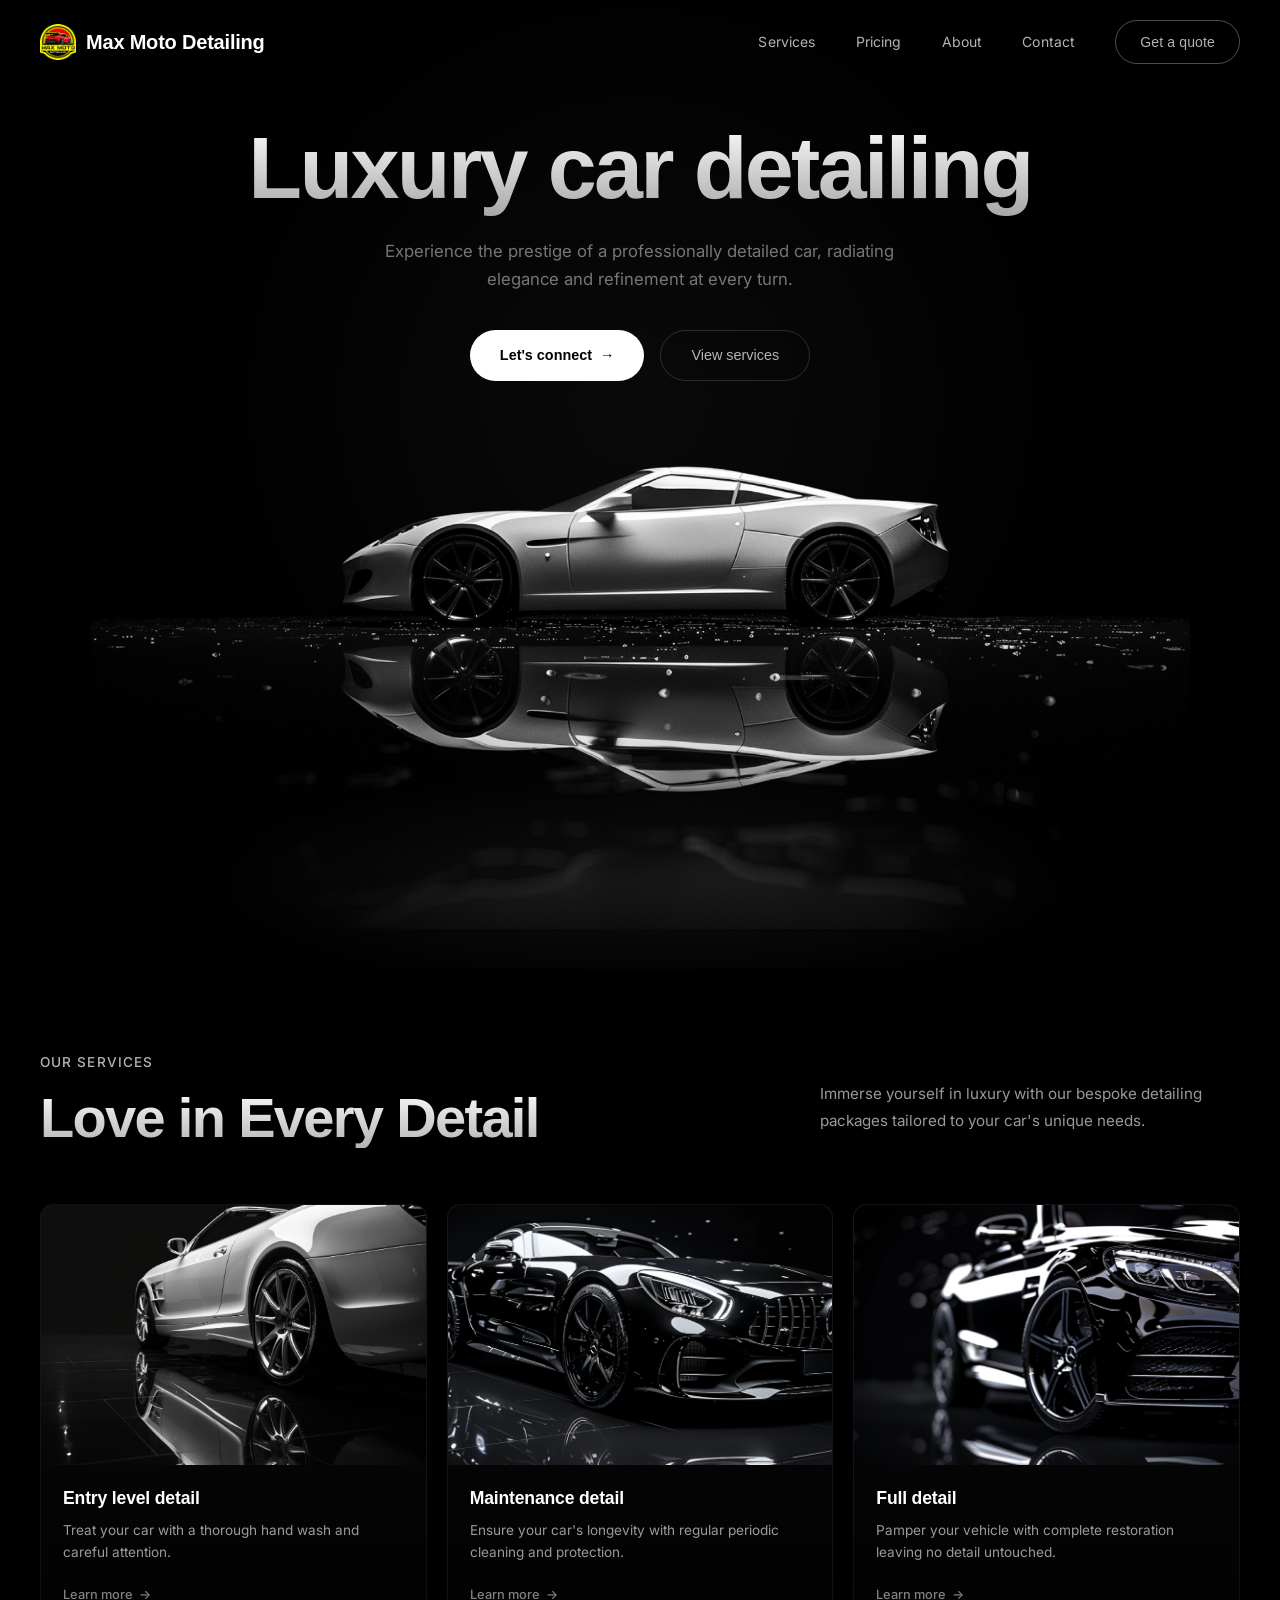
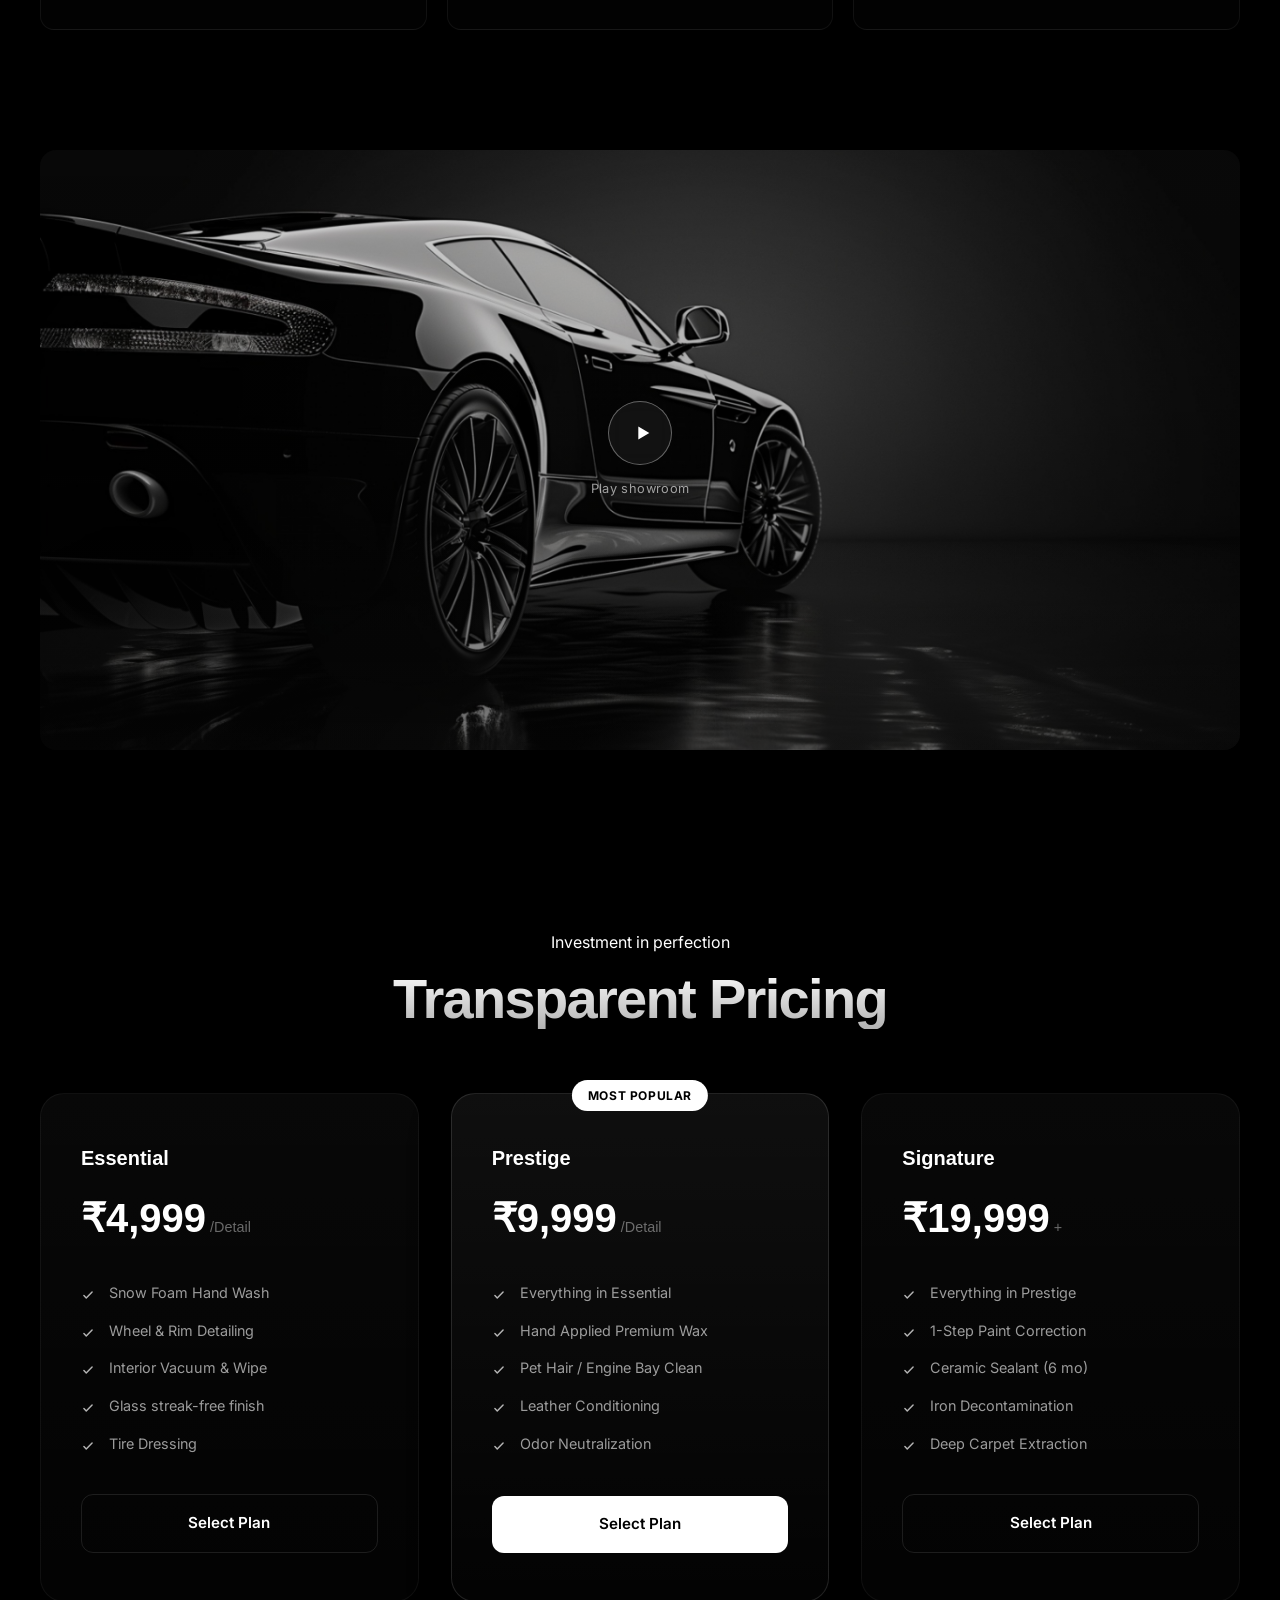
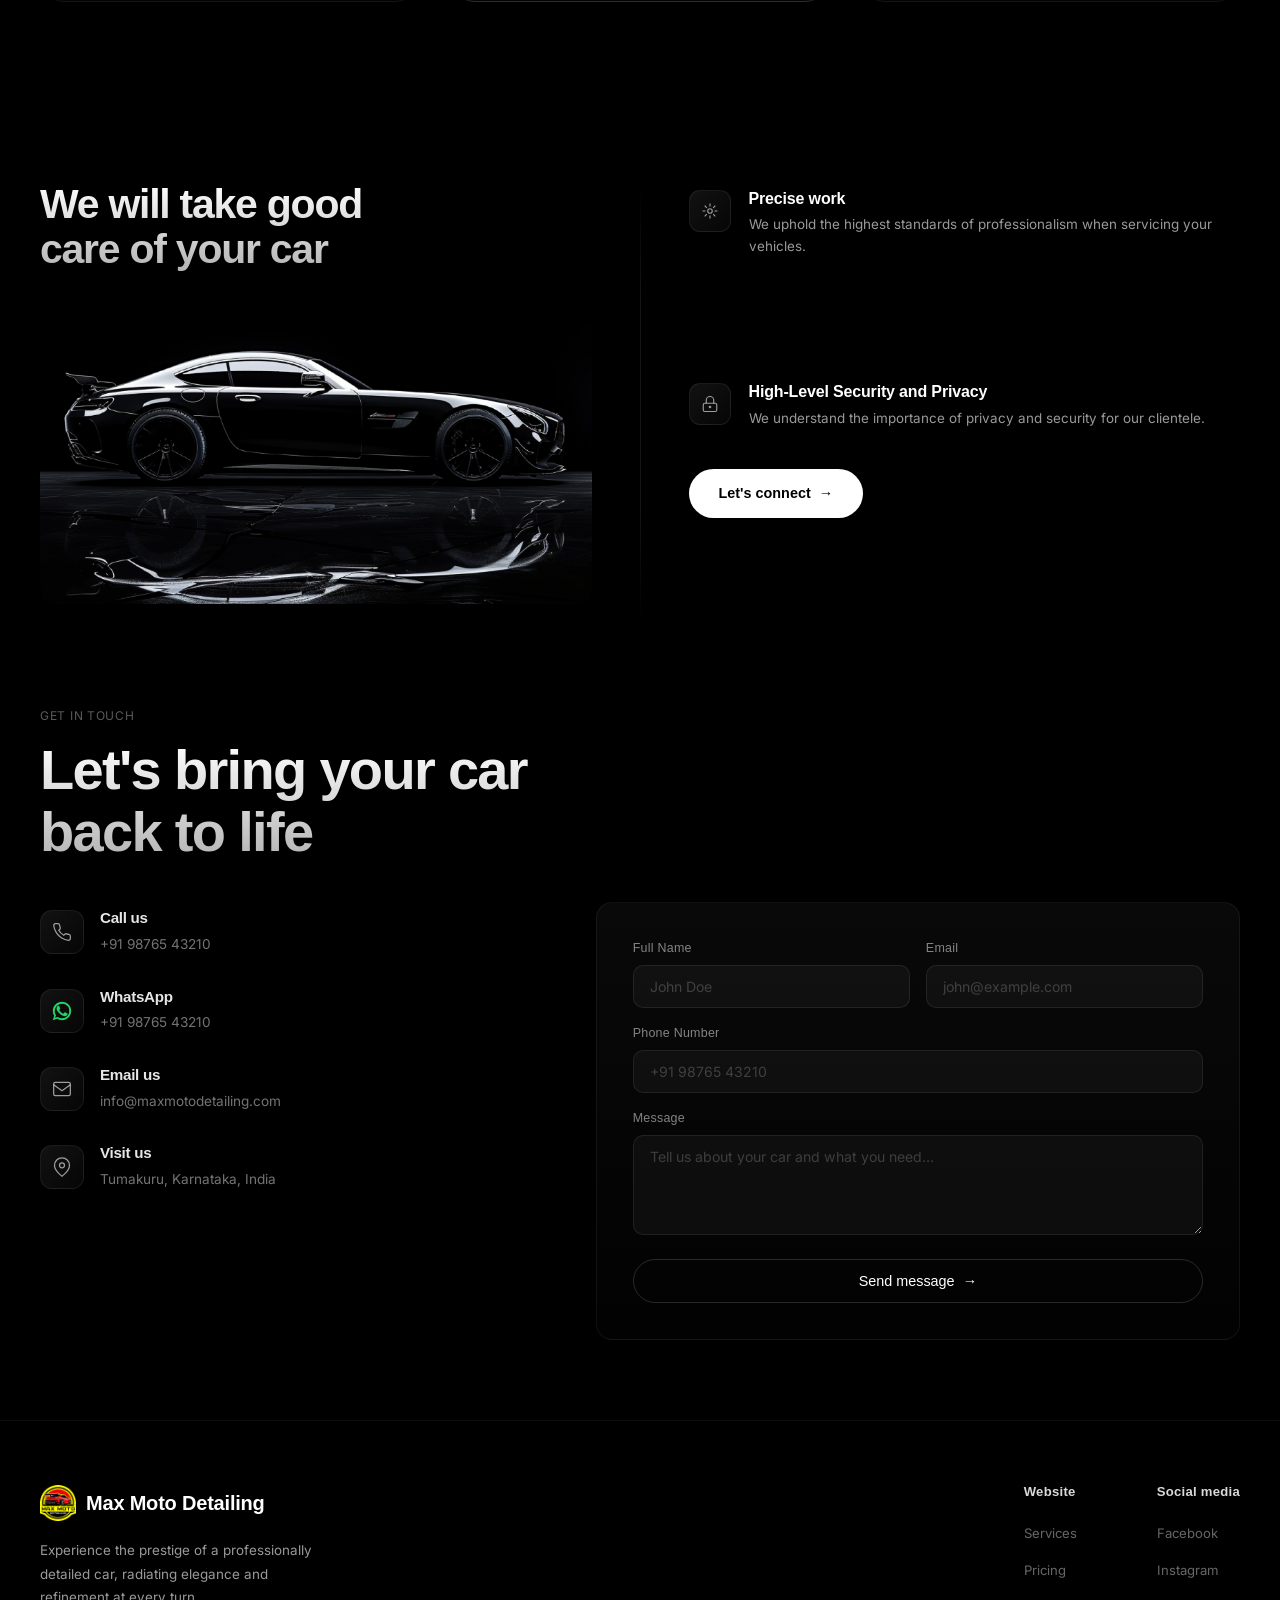
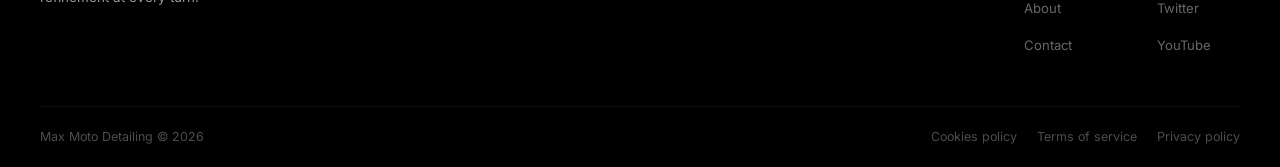
==== index.html @ 60fb7f7e "Final version with all refinements" ====
<!DOCTYPE html>
<html lang="en">

<head>
  <meta charset="UTF-8">
  <meta name="viewport" content="width=device-width, initial-scale=1.0">
  <title>Max Moto Detailing — Luxury Car Detailing</title>
  <meta name="description"
    content="Experience the prestige of a professionally detailed car, radiating elegance and refinement at every turn. Premium car detailing services.">

  <!-- Fonts -->
  <link rel="preconnect" href="https://fonts.googleapis.com">
  <link rel="preconnect" href="https://fonts.gstatic.com" crossorigin>
  <link href="https://fonts.googleapis.com/css2?family=Inter:wght@300;400;500;600&display=swap" rel="stylesheet">
  <link href="https://api.fontshare.com/v2/css?f[]=clash-display@400,500,600,700&display=swap" rel="stylesheet">

  <link rel="stylesheet" href="index.css">
</head>

<body>

  <!-- ===== NAVBAR ===== -->
  <nav class="navbar" id="navbar">
    <div class="container">
      <a href="#" class="nav-logo"><img src="images/logo.png" alt="Max Moto Detailing Logo">Max Moto Detailing</a>

      <div class="nav-menu" id="navMenu">
        <a href="#services">Services</a>
        <a href="#pricing">Pricing</a>
        <a href="#about">About</a>
        <a href="#contact">Contact</a>
        <a href="#contact" class="btn-quote">Get a quote</a>
      </div>

      <button class="nav-toggle" id="navToggle" aria-label="Toggle menu">
        <span></span>
        <span></span>
        <span></span>
      </button>
    </div>
  </nav>

  <!-- ===== HERO SECTION ===== -->
  <section class="hero" id="hero">
    <div class="hero-content reveal">
      <h1>Luxury car detailing</h1>
      <p>Experience the prestige of a professionally detailed car, radiating elegance and refinement at every turn.</p>
      <div class="hero-btns">
        <a href="#contact" class="btn-connect btn-primary">Let's connect <span>→</span></a>
        <a href="#services" class="btn-connect secondary">View services</a>
      </div>
    </div>

    <div class="hero-image-wrapper reveal reveal-delay-2">
      <img src="images/hero-car.png" alt="Silver luxury sports car in studio lighting with mirror reflection"
        loading="eager">
      <div class="hero-glow"></div>
    </div>
  </section>

  <!-- ===== SERVICES SECTION ===== -->
  <section class="services" id="services">
    <div class="container">
      <div class="services-header">
        <div class="services-header-left reveal">
          <span class="label">Our Services</span>
          <h2>Love in Every Detail</h2>
        </div>
        <div class="services-header-right reveal reveal-delay-1">
          <p>Immerse yourself in luxury with our bespoke detailing packages tailored to your car's unique needs.</p>
        </div>
      </div>

      <div class="services-grid">
        <!-- Card 1 -->
        <div class="service-card reveal reveal-delay-1">
          <div class="card-image">
            <img src="images/card-convertible.jpg" alt="Luxury convertible sports car in studio" loading="lazy">
          </div>
          <div class="card-content">
            <h3>Entry level detail</h3>
            <p>Treat your car with a thorough hand wash and careful attention.</p>
            <a href="#" class="card-link">Learn more <span>→</span></a>
          </div>
        </div>

        <!-- Card 2 -->
        <div class="service-card reveal reveal-delay-2">
          <div class="card-image">
            <img src="images/card-amg.jpg" alt="Black AMG luxury car in dark studio" loading="lazy">
          </div>
          <div class="card-content">
            <h3>Maintenance detail</h3>
            <p>Ensure your car's longevity with regular periodic cleaning and protection.</p>
            <a href="#" class="card-link">Learn more <span>→</span></a>
          </div>
        </div>

        <!-- Card 3 -->
        <div class="service-card reveal reveal-delay-3">
          <div class="card-image">
            <img src="images/card-sedan.jpg" alt="Luxury black sedan close angle shot" loading="lazy">
          </div>
          <div class="card-content">
            <h3>Full detail</h3>
            <p>Pamper your vehicle with complete restoration leaving no detail untouched.</p>
            <a href="#" class="card-link">Learn more <span>→</span></a>
          </div>
        </div>
      </div>
    </div>
  </section>

  <!-- ===== VIDEO SHOWCASE SECTION ===== -->
  <section class="video-showcase" id="showroom">
    <div class="container">
      <div class="video-card reveal">
        <img src="images/video-car.jpg" alt="Luxury car rear angle in studio" loading="lazy">
        <div class="video-overlay">
          <div class="play-btn">
            <svg viewBox="0 0 24 24" xmlns="http://www.w3.org/2000/svg">
              <polygon points="8,5 20,12 8,19" />
            </svg>
          </div>
          <span>Play showroom</span>
        </div>
      </div>
    </div>
  </section>

  <!-- ===== PRICING SECTION ===== -->
  <section class="pricing-section" id="pricing">
    <div class="container">
      <div class="section-header reveal">
        <span class="label">Investment in perfection</span>
        <h2>Transparent Pricing</h2>
      </div>

      <div class="pricing-grid">
        <!-- Plan 1 -->
        <div class="pricing-card reveal reveal-delay-1">
          <div class="plan-type">Essential</div>
          <div class="plan-price">₹4,999<span>/Detail</span></div>
          <ul class="plan-features">
            <li>Snow Foam Hand Wash</li>
            <li>Wheel & Rim Detailing</li>
            <li>Interior Vacuum & Wipe</li>
            <li>Glass streak-free finish</li>
            <li>Tire Dressing</li>
          </ul>
          <a href="#contact" class="btn-plan">Select Plan</a>
        </div>

        <!-- Plan 2 (Popular) -->
        <div class="pricing-card popular reveal reveal-delay-2">
          <div class="popular-badge">Most Popular</div>
          <div class="plan-type">Prestige</div>
          <div class="plan-price">₹9,999<span>/Detail</span></div>
          <ul class="plan-features">
            <li>Everything in Essential</li>
            <li>Hand Applied Premium Wax</li>
            <li>Pet Hair / Engine Bay Clean</li>
            <li>Leather Conditioning</li>
            <li>Odor Neutralization</li>
          </ul>
          <a href="#contact" class="btn-plan primary">Select Plan</a>
        </div>

        <!-- Plan 3 -->
        <div class="pricing-card reveal reveal-delay-3">
          <div class="plan-type">Signature</div>
          <div class="plan-price">₹19,999<span>+</span></div>
          <ul class="plan-features">
            <li>Everything in Prestige</li>
            <li>1-Step Paint Correction</li>
            <li>Ceramic Sealant (6 mo)</li>
            <li>Iron Decontamination</li>
            <li>Deep Carpet Extraction</li>
          </ul>
          <a href="#contact" class="btn-plan">Select Plan</a>
        </div>
      </div>
    </div>
  </section>

  <!-- ===== FEATURES SECTION ===== -->
  <section class="features" id="about">
    <div class="container">
      <div class="features-wrapper">
        <!-- Left Column -->
        <div class="features-left reveal">
          <h2>We will take good care of your car</h2>
          <div class="features-left-image">
            <img src="images/features-car.jpg" alt="Luxury black sports car" loading="lazy">
          </div>
        </div>

        <!-- Divider -->
        <div class="features-divider"></div>

        <!-- Right Column -->
        <div class="features-right">
          <!-- Feature 1 -->
          <div class="feature-item reveal reveal-delay-1">
            <div class="feature-icon">
              <svg viewBox="0 0 24 24" xmlns="http://www.w3.org/2000/svg">
                <circle cx="12" cy="12" r="3" />
                <path
                  d="M12 2v4M12 18v4M4.93 4.93l2.83 2.83M16.24 16.24l2.83 2.83M2 12h4M18 12h4M4.93 19.07l2.83-2.83M16.24 7.76l2.83-2.83" />
              </svg>
            </div>
            <div class="feature-text">
              <h3>Precise work</h3>
              <p>We uphold the highest standards of professionalism when servicing your vehicles.</p>
            </div>
          </div>

          <!-- Feature 2 -->
          <div class="feature-item reveal reveal-delay-2">
            <div class="feature-icon">
              <svg viewBox="0 0 24 24" xmlns="http://www.w3.org/2000/svg">
                <path d="M12 2l2.4 7.4H22l-6.2 4.5 2.4 7.4L12 16.8l-6.2 4.5 2.4-7.4L2 9.4h7.6z" />
              </svg>
            </div>
            <div class="feature-text">
              <h3>Premium Products and Services</h3>
              <p>Ensure your car's longevity with periodic exterior protection treatment.</p>
            </div>
          </div>

          <!-- Feature 3 -->
          <div class="feature-item reveal reveal-delay-3">
            <div class="feature-icon">
              <svg viewBox="0 0 24 24" xmlns="http://www.w3.org/2000/svg">
                <rect x="3" y="11" width="18" height="11" rx="2" ry="2" />
                <path d="M7 11V7a5 5 0 0 1 10 0v4" />
                <circle cx="12" cy="16" r="1" />
              </svg>
            </div>
            <div class="feature-text">
              <h3>High-Level Security and Privacy</h3>
              <p>We understand the importance of privacy and security for our clientele.</p>
            </div>
          </div>

          <a href="#contact" class="btn-connect btn-primary reveal reveal-delay-4">Let's connect <span>→</span></a>
        </div>
      </div>
    </div>
  </section>

  <!-- ===== CONTACT SECTION ===== -->
  <section class="contact-section" id="contact">
    <div class="container">
      <div class="contact-header reveal">
        <span class="label">Get in touch</span>
        <h2>Let's bring your car<br>back to life</h2>
      </div>

      <div class="contact-wrapper">
        <!-- Contact Info -->
        <div class="contact-info reveal">
          <div class="contact-item">
            <div class="contact-icon">
              <svg viewBox="0 0 24 24" xmlns="http://www.w3.org/2000/svg">
                <path
                  d="M22 16.92v3a2 2 0 0 1-2.18 2 19.79 19.79 0 0 1-8.63-3.07 19.5 19.5 0 0 1-6-6 19.79 19.79 0 0 1-3.07-8.67A2 2 0 0 1 4.11 2h3a2 2 0 0 1 2 1.72c.127.96.361 1.903.7 2.81a2 2 0 0 1-.45 2.11L8.09 9.91a16 16 0 0 0 6 6l1.27-1.27a2 2 0 0 1 2.11-.45c.907.339 1.85.573 2.81.7A2 2 0 0 1 22 16.92z" />
              </svg>
            </div>
            <div class="contact-details">
              <a href="tel:+919876543210">
                <h4>Call us</h4>
                <span>+91 98765 43210</span>
              </a>
            </div>
          </div>

          <div class="contact-item">
            <div class="contact-icon whatsapp">
              <svg viewBox="0 0 24 24" xmlns="http://www.w3.org/2000/svg">
                <path
                  d="M17.472 14.382c-.297-.149-1.758-.867-2.03-.967-.273-.099-.471-.148-.67.15-.197.297-.767.966-.94 1.164-.173.199-.347.223-.644.075-.297-.15-1.255-.463-2.39-1.475-.883-.788-1.48-1.761-1.653-2.059-.173-.297-.018-.458.13-.606.134-.133.298-.347.446-.52.149-.174.198-.298.298-.497.099-.198.05-.371-.025-.52-.075-.149-.669-1.612-.916-2.207-.242-.579-.487-.5-.669-.51-.173-.008-.371-.01-.57-.01-.198 0-.52.074-.792.372-.272.297-1.04 1.016-1.04 2.479 0 1.462 1.065 2.875 1.213 3.074.149.198 2.096 3.2 5.077 4.487.709.306 1.262.489 1.694.625.712.227 1.36.195 1.871.118.571-.085 1.758-.719 2.006-1.413.248-.694.248-1.289.173-1.413-.074-.124-.272-.198-.57-.347z" />
                <path
                  d="M12 2C6.477 2 2 6.477 2 12c0 1.89.525 3.66 1.438 5.168L2 22l4.832-1.438A9.955 9.955 0 0 0 12 22c5.523 0 10-4.477 10-10S17.523 2 12 2zm0 18a8 8 0 0 1-4.243-1.214l-.3-.18-2.868.852.852-2.868-.18-.3A8 8 0 1 1 12 20z" />
              </svg>
            </div>
            <div class="contact-details">
              <a href="https://wa.me/919876543210" target="_blank">
                <h4>WhatsApp</h4>
                <span>+91 98765 43210</span>
              </a>
            </div>
          </div>

          <div class="contact-item">
            <div class="contact-icon">
              <svg viewBox="0 0 24 24" xmlns="http://www.w3.org/2000/svg">
                <rect x="2" y="4" width="20" height="16" rx="2" />
                <path d="M22 7l-10 7L2 7" />
              </svg>
            </div>
            <div class="contact-details">
              <a href="mailto:info@maxmotodetailing.com">
                <h4>Email us</h4>
                <span>info@maxmotodetailing.com</span>
              </a>
            </div>
          </div>

          <div class="contact-item">
            <div class="contact-icon">
              <svg viewBox="0 0 24 24" xmlns="http://www.w3.org/2000/svg">
                <path d="M21 10c0 7-9 13-9 13s-9-6-9-13a9 9 0 0 1 18 0z" />
                <circle cx="12" cy="10" r="3" />
              </svg>
            </div>
            <div class="contact-details">
              <a href="https://share.google/9cTgDesy1Wb5EWJMX">
                <h4>Visit us</h4>
                <span>Tumakuru, Karnataka, India</span>
              </a>
            </div>
          </div>
        </div>

        <!-- Contact Form -->
        <div class="contact-form-wrapper reveal reveal-delay-2">
          <form class="contact-form" id="contactForm">
            <div class="form-row">
              <div class="form-group">
                <label for="name">Full Name</label>
                <input type="text" id="name" name="name" placeholder="John Doe" required>
              </div>
              <div class="form-group">
                <label for="email">Email</label>
                <input type="email" id="email" name="email" placeholder="john@example.com" required>
              </div>
            </div>
            <div class="form-group">
              <label for="phone">Phone Number</label>
              <input type="tel" id="phone" name="phone" placeholder="+91 98765 43210">
            </div>
            <div class="form-group">
              <label for="message">Message</label>
              <textarea id="message" name="message" rows="4"
                placeholder="Tell us about your car and what you need..."></textarea>
            </div>
            <button type="submit" class="btn-connect btn-submit">Send message <span>→</span></button>
          </form>
        </div>
      </div>
    </div>
  </section>

  <!-- ===== FOOTER ===== -->
  <footer class="footer">
    <div class="container">
      <div class="footer-top">
        <!-- Brand Column -->
        <div class="footer-brand">
          <a href="#" class="nav-logo"><img src="images/logo.png" alt="Max Moto Detailing Logo">Max Moto Detailing</a>
          <p>Experience the prestige of a professionally detailed car, radiating elegance and refinement at every turn.
          </p>
        </div>

        <div class="footer-links-group">
          <!-- Website Links -->
          <div class="footer-col">
            <h4>Website</h4>
            <ul>
              <li><a href="#services">Services</a></li>
              <li><a href="#pricing">Pricing</a></li>
              <li><a href="#about">About</a></li>
              <li><a href="#contact">Contact</a></li>
            </ul>
          </div>

          <!-- Social Media -->
          <div class="footer-col">
            <h4>Social media</h4>
            <ul>
              <li><a href="#">Facebook</a></li>
              <li><a href="#">Instagram</a></li>
              <li><a href="#">Twitter</a></li>
              <li><a href="#">YouTube</a></li>
            </ul>
          </div>
        </div>
      </div>

      <div class="footer-bottom">
        <span class="footer-copyright">Max Moto Detailing &copy; 2026</span>
        <div class="footer-legal">
          <a href="#">Cookies policy</a>
          <a href="#">Terms of service</a>
          <a href="#">Privacy policy</a>
        </div>
      </div>
    </div>
  </footer>

  <script>
    // ===== NAVBAR SCROLL EFFECT =====
    const navbar = document.getElementById('navbar');

    window.addEventListener('scroll', () => {
      if (window.scrollY > 60) {
        navbar.classList.add('scrolled');
      } else {
        navbar.classList.remove('scrolled');
      }
    });

    // ===== MOBILE MENU TOGGLE =====
    const navToggle = document.getElementById('navToggle');
    const navMenu = document.getElementById('navMenu');

    navToggle.addEventListener('click', () => {
      navToggle.classList.toggle('active');
      navMenu.classList.toggle('active');
    });

    // Close menu on link click
    navMenu.querySelectorAll('a').forEach(link => {
      link.addEventListener('click', () => {
        navToggle.classList.remove('active');
        navMenu.classList.remove('active');
      });
    });

    // ===== SCROLL REVEAL ANIMATION =====
    const revealElements = document.querySelectorAll('.reveal');

    const revealObserver = new IntersectionObserver((entries) => {
      entries.forEach(entry => {
        if (entry.isIntersecting) {
          entry.target.classList.add('visible');
          revealObserver.unobserve(entry.target);
        }
      });
    }, {
      threshold: 0.1,
      rootMargin: '0px 0px -60px 0px'
    });

    revealElements.forEach(el => revealObserver.observe(el));

    // ===== SMOOTH SCROLL FOR ANCHOR LINKS =====
    document.querySelectorAll('a[href^="#"]').forEach(anchor => {
      anchor.addEventListener('click', function (e) {
        const href = this.getAttribute('href');
        if (href === '#') return;
        e.preventDefault();
        const target = document.querySelector(href);
        if (target) {
          const navbarHeight = document.getElementById('navbar').offsetHeight;
          const targetPosition = target.getBoundingClientRect().top + window.scrollY - navbarHeight - 20;
          window.scrollTo({
            top: targetPosition,
            behavior: 'smooth'
          });
        }
      });
    });
  </script>

</body>

</html>
---- index.css ----
/* ===== RESET & BASE ===== */
*,
*::before,
*::after {
  margin: 0;
  padding: 0;
  box-sizing: border-box;
}

html {
  scroll-behavior: smooth;
  font-size: 16px;
  -webkit-font-smoothing: antialiased;
  -moz-osx-font-smoothing: grayscale;
}

body {
  font-family: 'Inter', sans-serif;
  background: #000000;
  color: #ffffff;
  overflow-x: hidden;
  line-height: 1.6;
}

a {
  text-decoration: none;
  color: inherit;
  transition: opacity 0.3s ease;
}

a:hover {
  opacity: 0.8;
}

img {
  max-width: 100%;
  display: block;
}

ul {
  list-style: none;
}

/* ===== TYPOGRAPHY ===== */
h1,
h2,
h3,
h4,
h5,
h6 {
  font-family: 'Clash Display', sans-serif;
  font-weight: 600;
  line-height: 1.1;
  letter-spacing: -0.02em;
}

p {
  color: rgba(255, 255, 255, 0.6);
  font-weight: 400;
  line-height: 1.7;
}

/* ===== UTILITY ===== */
.container {
  max-width: 1320px;
  margin: 0 auto;
  padding: 0 40px;
}

/* ===== NAVBAR ===== */
.navbar {
  position: fixed;
  top: 0;
  left: 0;
  width: 100%;
  z-index: 1000;
  padding: 20px 0;
  transition: all 0.4s cubic-bezier(0.4, 0, 0.2, 1);
  background: transparent;
}

.navbar.scrolled {
  background: rgba(0, 0, 0, 0.7);
  backdrop-filter: blur(20px);
  -webkit-backdrop-filter: blur(20px);
  border-bottom: 1px solid rgba(255, 255, 255, 0.05);
  padding: 14px 0;
}

.navbar .container {
  display: flex;
  align-items: center;
  justify-content: space-between;
}

.nav-logo {
  font-family: 'Clash Display', sans-serif;
  font-size: 1.25rem;
  font-weight: 600;
  color: #ffffff;
  letter-spacing: -0.01em;
  display: flex;
  align-items: center;
  gap: 10px;
}

.nav-logo img {
  height: 36px;
  width: auto;
  object-fit: contain;
}

.nav-menu {
  display: flex;
  align-items: center;
  gap: 40px;
}

.nav-menu a {
  font-size: 0.875rem;
  font-weight: 400;
  color: rgba(255, 255, 255, 0.7);
  transition: color 0.3s ease;
  letter-spacing: 0.01em;
}

.nav-menu a:hover {
  color: #ffffff;
  opacity: 1;
}

.btn-quote {
  font-family: 'Clash Display', sans-serif;
  font-size: 0.85rem;
  font-weight: 500;
  color: #ffffff;
  border: 1px solid rgba(255, 255, 255, 0.3);
  padding: 10px 24px;
  border-radius: 100px;
  transition: all 0.4s cubic-bezier(0.4, 0, 0.2, 1);
  cursor: pointer;
  background: transparent;
  letter-spacing: 0.01em;
}

.nav-menu a.btn-quote:hover {
  background: #ffffff;
  color: #000000 !important;
  border-color: #ffffff;
  opacity: 1;
  box-shadow: 0 0 30px rgba(255, 255, 255, 0.15);
}

/* Mobile menu toggle */
.nav-toggle {
  display: none;
  flex-direction: column;
  gap: 5px;
  cursor: pointer;
  z-index: 1001;
  background: none;
  border: none;
  padding: 4px;
}

.nav-toggle span {
  display: block;
  width: 24px;
  height: 2px;
  background: #ffffff;
  transition: all 0.3s ease;
  border-radius: 2px;
}

.nav-toggle.active span:nth-child(1) {
  transform: rotate(45deg) translate(5px, 5px);
}

.nav-toggle.active span:nth-child(2) {
  opacity: 0;
}

.nav-toggle.active span:nth-child(3) {
  transform: rotate(-45deg) translate(5px, -5px);
}

/* ===== HERO SECTION ===== */
.hero {
  min-height: 100vh;
  display: flex;
  flex-direction: column;
  align-items: center;
  justify-content: center;
  text-align: center;
  padding: 120px 40px 40px;
  position: relative;
  overflow: hidden;
}

.hero::before {
  content: '';
  position: absolute;
  top: -100px;
  left: 50%;
  transform: translateX(-50%);
  width: 1000px;
  height: 1000px;
  background: radial-gradient(circle, rgba(255, 255, 255, 0.04) 0%, transparent 65%);
  pointer-events: none;
}

.hero-content {
  position: relative;
  z-index: 10;
  max-width: 900px;
}

.hero h1 {
  font-size: clamp(3rem, 7vw, 5.5rem);
  font-weight: 600;
  letter-spacing: -0.03em;
  margin-bottom: 20px;
  background: linear-gradient(180deg, #ffffff 0%, rgba(255, 255, 255, 0.65) 100%);
  -webkit-background-clip: text;
  -webkit-text-fill-color: transparent;
  background-clip: text;
}

.hero p {
  font-size: clamp(0.9rem, 1.4vw, 1.05rem);
  max-width: 520px;
  margin: 0 auto 36px;
  color: rgba(255, 255, 255, 0.45);
  line-height: 1.7;
}

/* Hero CTA - Base */
.btn-connect {
  font-family: 'Clash Display', sans-serif;
  display: inline-flex;
  align-items: center;
  gap: 8px;
  font-size: 0.9rem;
  font-weight: 500;
  color: #ffffff;
  border: 1px solid rgba(255, 255, 255, 0.15);
  padding: 13px 30px;
  border-radius: 100px;
  transition: all 0.4s cubic-bezier(0.4, 0, 0.2, 1);
  cursor: pointer;
  background: transparent;
  width: fit-content;
}

.btn-connect:hover {
  background: #ffffff;
  color: #000000;
  border-color: #ffffff;
  transform: translateY(-3px);
  box-shadow: 0 10px 20px rgba(255, 255, 255, 0.1);
}

/* Primary Variant */
.btn-connect.btn-primary {
  background: #ffffff;
  color: #000000;
  border: none;
  font-weight: 600;
}

.btn-connect.btn-primary:hover {
  background: rgba(255, 255, 255, 0.9);
  color: #000000;
  transform: translateY(-3px);
}

/* Secondary/Ghost Variant */
.btn-connect.secondary {
  border: 1px solid rgba(255, 255, 255, 0.15);
  color: rgba(255, 255, 255, 0.7);
}

.btn-connect.secondary:hover {
  background: rgba(255, 255, 255, 0.05);
  border-color: rgba(255, 255, 255, 0.3);
  color: #ffffff;
  transform: translateY(-3px);
}

.hero-btns {
  display: flex;
  justify-content: center;
  gap: 16px;
  margin-top: 10px;
}

.hero-image-wrapper {
  position: relative;
  margin-top: -80px;
  width: 100%;
  max-width: 1100px;
  z-index: 2;
}

.hero-image-wrapper img {
  width: 100%;
  height: auto;
  object-fit: contain;
}

.hero-glow {
  position: absolute;
  bottom: -80px;
  left: 50%;
  transform: translateX(-50%);
  width: 90%;
  height: 250px;
  background: radial-gradient(ellipse at center, rgba(255, 255, 255, 0.06) 0%, transparent 65%);
  pointer-events: none;
}

/* ===== SECTION: SERVICES ===== */
.services {
  padding: 80px 0 80px;
  position: relative;
}

.services-header {
  display: flex;
  align-items: flex-start;
  justify-content: space-between;
  gap: 40px;
  margin-bottom: 56px;
  flex-wrap: wrap;
}

.services-header .label {
  font-size: 0.85rem;
  font-weight: 500;
  color: rgba(255, 255, 255, 0.7);
  letter-spacing: 0.08em;
  text-transform: uppercase;
  white-space: nowrap;
}

.services-header-left {
  flex: 1;
  min-width: 200px;
}

.services-header h2 {
  font-size: clamp(2.2rem, 4.5vw, 3.5rem);
  font-weight: 600;
  letter-spacing: -0.03em;
  margin-top: 12px;
  background: linear-gradient(180deg, #ffffff 0%, rgba(255, 255, 255, 0.7) 100%);
  -webkit-background-clip: text;
  -webkit-text-fill-color: transparent;
  background-clip: text;
}

.services-header-right {
  flex: 1;
  max-width: 420px;
  padding-top: 32px;
}

.services-header-right p {
  font-size: 0.95rem;
  line-height: 1.75;
}

/* Service Cards */
.services-grid {
  display: grid;
  grid-template-columns: repeat(3, 1fr);
  gap: 20px;
}

.service-card {
  background: linear-gradient(180deg, rgba(255, 255, 255, 0.035) 0%, rgba(255, 255, 255, 0.008) 100%);
  border: 1px solid rgba(255, 255, 255, 0.06);
  border-radius: 14px;
  overflow: hidden;
  transition: all 0.5s cubic-bezier(0.4, 0, 0.2, 1);
  cursor: pointer;
}

.service-card:hover {
  border-color: rgba(255, 255, 255, 0.12);
  transform: translateY(-4px);
  box-shadow: 0 20px 60px rgba(0, 0, 0, 0.4), 0 0 40px rgba(255, 255, 255, 0.03);
}

.card-image {
  width: 100%;
  height: 260px;
  overflow: hidden;
  position: relative;
}

.card-image img {
  width: 100%;
  height: 100%;
  object-fit: cover;
  transition: transform 0.6s cubic-bezier(0.4, 0, 0.2, 1);
}

.service-card:hover .card-image img {
  transform: scale(1.06);
}

.card-content {
  padding: 24px 22px 22px;
}

.card-content h3 {
  font-size: 1.1rem;
  font-weight: 600;
  margin-bottom: 10px;
  letter-spacing: -0.01em;
}

.card-content p {
  font-size: 0.85rem;
  margin-bottom: 18px;
  line-height: 1.65;
}

.card-link {
  font-size: 0.8rem;
  font-weight: 500;
  color: rgba(255, 255, 255, 0.5);
  display: inline-flex;
  align-items: center;
  gap: 6px;
  transition: all 0.3s ease;
}

.card-link:hover {
  color: #ffffff;
  gap: 10px;
  opacity: 1;
}

/* ===== SECTION: VIDEO SHOWCASE ===== */
.video-showcase {
  padding: 40px 0 80px;
}

.video-card {
  position: relative;
  width: 100%;
  border-radius: 16px;
  overflow: hidden;
  cursor: pointer;
  aspect-ratio: 16 / 8;
}

.video-card img {
  width: 100%;
  height: 100%;
  object-fit: cover;
  transition: transform 0.8s cubic-bezier(0.4, 0, 0.2, 1);
}

.video-card:hover img {
  transform: scale(1.03);
}

.video-overlay {
  position: absolute;
  inset: 0;
  background: linear-gradient(180deg, rgba(0, 0, 0, 0.15) 0%, rgba(0, 0, 0, 0.55) 100%);
  display: flex;
  flex-direction: column;
  align-items: center;
  justify-content: center;
  gap: 14px;
  transition: background 0.4s ease;
}

.video-card:hover .video-overlay {
  background: linear-gradient(180deg, rgba(0, 0, 0, 0.08) 0%, rgba(0, 0, 0, 0.45) 100%);
}

.play-btn {
  width: 64px;
  height: 64px;
  border-radius: 50%;
  border: 1.5px solid rgba(255, 255, 255, 0.35);
  display: flex;
  align-items: center;
  justify-content: center;
  background: rgba(255, 255, 255, 0.06);
  backdrop-filter: blur(10px);
  transition: all 0.4s ease;
}

.play-btn svg {
  width: 22px;
  height: 22px;
  fill: #ffffff;
  margin-left: 3px;
}

.video-card:hover .play-btn {
  background: rgba(255, 255, 255, 0.12);
  border-color: rgba(255, 255, 255, 0.5);
  transform: scale(1.05);
}

.video-overlay span {
  font-size: 0.8rem;
  font-weight: 400;
  color: rgba(255, 255, 255, 0.6);
  letter-spacing: 0.03em;
}

/* Glass reflection line */
.video-card::after {
  content: '';
  position: absolute;
  bottom: 0;
  left: 0;
  width: 100%;
  height: 40%;
  background: linear-gradient(180deg, transparent 0%, rgba(255, 255, 255, 0.015) 100%);
  pointer-events: none;
}

/* ===== SECTION: FEATURES ===== */
.features {
  padding: 80px 0 40px;
}

.features-wrapper {
  display: grid;
  grid-template-columns: 1fr 1px 1fr;
  gap: 48px;
  align-items: start;
}

.features-left h2 {
  font-size: clamp(1.9rem, 3.2vw, 2.6rem);
  font-weight: 600;
  letter-spacing: -0.03em;
  margin-bottom: 32px;
  max-width: 360px;
  background: linear-gradient(180deg, #ffffff 0%, rgba(255, 255, 255, 0.7) 100%);
  -webkit-background-clip: text;
  -webkit-text-fill-color: transparent;
  background-clip: text;
}

.features-left-image {
  width: 100%;
  border-radius: 14px;
  overflow: hidden;
}

.features-left-image img {
  width: 100%;
  height: 300px;
  object-fit: cover;
  transition: transform 0.6s ease;
}

.features-left-image:hover img {
  transform: scale(1.03);
}

.features-divider {
  width: 1px;
  height: 100%;
  min-height: 440px;
  background: linear-gradient(180deg, transparent 0%, rgba(255, 255, 255, 0.08) 25%, rgba(255, 255, 255, 0.08) 75%, transparent 100%);
}

.features-right {
  display: flex;
  flex-direction: column;
  gap: 40px;
  padding-top: 8px;
}

.feature-item {
  display: flex;
  gap: 18px;
  align-items: flex-start;
}

.feature-icon {
  flex-shrink: 0;
  width: 42px;
  height: 42px;
  border-radius: 11px;
  background: linear-gradient(135deg, rgba(255, 255, 255, 0.07) 0%, rgba(255, 255, 255, 0.025) 100%);
  border: 1px solid rgba(255, 255, 255, 0.07);
  display: flex;
  align-items: center;
  justify-content: center;
}

.feature-icon svg {
  width: 18px;
  height: 18px;
  stroke: rgba(255, 255, 255, 0.6);
  fill: none;
  stroke-width: 1.5;
}

.feature-text h3 {
  font-size: 1rem;
  font-weight: 600;
  margin-bottom: 6px;
  letter-spacing: -0.01em;
}

.feature-text p {
  font-size: 0.84rem;
  line-height: 1.65;
}

.features-cta {
  margin-top: 12px;
  display: inline-flex;
  align-items: center;
  gap: 8px;
  font-family: 'Clash Display', sans-serif;
  font-size: 0.85rem;
  font-weight: 500;
  color: rgba(255, 255, 255, 0.6);
  transition: all 0.3s ease;
}

.features-cta:hover {
  color: #ffffff;
  gap: 12px;
  opacity: 1;
}

/* ===== SECTION: CTA BANNER ===== */
.cta-banner {
  padding: 40px 0 80px;
}

.cta-card {
  display: grid;
  grid-template-columns: 1fr 1fr;
  align-items: center;
  background: linear-gradient(135deg, rgba(255, 255, 255, 0.035) 0%, rgba(255, 255, 255, 0.008) 100%);
  border: 1px solid rgba(255, 255, 255, 0.06);
  border-radius: 20px;
  overflow: hidden;
  position: relative;
}

.cta-card::before {
  content: '';
  position: absolute;
  top: -200px;
  left: -200px;
  width: 500px;
  height: 500px;
  background: radial-gradient(circle, rgba(255, 255, 255, 0.025) 0%, transparent 70%);
  pointer-events: none;
}

.cta-content {
  padding: 52px 48px;
  position: relative;
  z-index: 2;
}

.cta-content h2 {
  font-size: clamp(1.7rem, 2.8vw, 2.3rem);
  font-weight: 600;
  letter-spacing: -0.03em;
  margin-bottom: 16px;
  max-width: 360px;
  background: linear-gradient(180deg, #ffffff 0%, rgba(255, 255, 255, 0.7) 100%);
  -webkit-background-clip: text;
  -webkit-text-fill-color: transparent;
  background-clip: text;
}

.cta-content p {
  font-size: 0.9rem;
  max-width: 360px;
  margin-bottom: 28px;
  line-height: 1.75;
}

.cta-image {
  height: 100%;
  min-height: 360px;
  overflow: hidden;
}

.cta-image img {
  width: 100%;
  height: 100%;
  object-fit: cover;
  transition: transform 0.8s cubic-bezier(0.4, 0, 0.2, 1);
}

.cta-card:hover .cta-image img {
  transform: scale(1.03);
}

/* ===== SECTION: PRICING ===== */
.pricing-section {
  padding: 100px 0;
  position: relative;
}

.pricing-section .section-header {
  text-align: center;
  margin-bottom: 64px;
}

.pricing-section .section-header h2 {
  font-size: clamp(2.2rem, 4.5vw, 3.5rem);
  font-weight: 600;
  letter-spacing: -0.03em;
  margin-top: 12px;
  background: linear-gradient(180deg, #ffffff 0%, rgba(255, 255, 255, 0.7) 100%);
  -webkit-background-clip: text;
  -webkit-text-fill-color: transparent;
  background-clip: text;
}

.pricing-grid {
  display: grid;
  grid-template-columns: repeat(3, 1fr);
  gap: 32px;
}

.pricing-card {
  background: linear-gradient(180deg, rgba(255, 255, 255, 0.03) 0%, rgba(255, 255, 255, 0.01) 100%);
  border: 1px solid rgba(255, 255, 255, 0.05);
  border-radius: 24px;
  padding: 48px 40px;
  display: flex;
  flex-direction: column;
  transition: all 0.4s cubic-bezier(0.4, 0, 0.2, 1);
  position: relative;
}

.pricing-card:hover {
  transform: translateY(-8px);
  border-color: rgba(255, 255, 255, 0.15);
  background: linear-gradient(180deg, rgba(255, 255, 255, 0.05) 0%, rgba(255, 255, 255, 0.015) 100%);
}

.pricing-card.popular {
  background: linear-gradient(180deg, rgba(255, 255, 255, 0.06) 0%, rgba(255, 255, 255, 0.01) 100%);
  border: 1px solid rgba(255, 255, 255, 0.12);
  box-shadow: 0 20px 40px rgba(0, 0, 0, 0.4);
}

.popular-badge {
  position: absolute;
  top: -14px;
  left: 50%;
  transform: translateX(-50%);
  background: #ffffff;
  color: #000000;
  padding: 6px 16px;
  border-radius: 20px;
  font-size: 0.75rem;
  font-weight: 700;
  text-transform: uppercase;
  letter-spacing: 0.05em;
}

.plan-type {
  font-family: 'Clash Display', sans-serif;
  font-size: 1.25rem;
  font-weight: 600;
  color: #ffffff;
  margin-bottom: 12px;
}

.plan-price {
  font-family: 'Clash Display', sans-serif;
  font-size: 2.5rem;
  font-weight: 700;
  color: #ffffff;
  margin-bottom: 32px;
}

.plan-price span {
  font-size: 0.9rem;
  font-weight: 400;
  color: rgba(255, 255, 255, 0.4);
  margin-left: 4px;
}

.plan-features {
  list-style: none;
  padding: 0;
  margin: 0 0 40px 0;
  display: flex;
  flex-direction: column;
  gap: 16px;
}

.plan-features li {
  font-size: 0.9rem;
  color: rgba(255, 255, 255, 0.6);
  padding-left: 28px;
  position: relative;
  line-height: 1.5;
}

.plan-features li::before {
  content: '';
  position: absolute;
  left: 0;
  top: 6px;
  width: 14px;
  height: 14px;
  background-image: url("data:image/svg+xml,%3Csvg xmlns='http://www.w3.org/2000/svg' fill='none' viewBox='0 0 24 24' stroke='rgba(255,255,255,0.7)' stroke-width='2.5'%3E%3Cpath stroke-linecap='round' stroke-linejoin='round' d='M5 13l4 4L19 7' /%3E%3C/svg%3E");
  background-size: contain;
  background-repeat: no-repeat;
}

.btn-plan {
  margin-top: auto;
  display: block;
  text-align: center;
  padding: 16px;
  border-radius: 12px;
  border: 1px solid rgba(255, 255, 255, 0.1);
  color: #ffffff;
  text-decoration: none;
  font-size: 0.95rem;
  font-weight: 600;
  transition: all 0.3s ease;
}

.btn-plan:hover {
  background: rgba(255, 255, 255, 0.05);
  border-color: rgba(255, 255, 255, 0.2);
}

.btn-plan.primary {
  background: #ffffff;
  color: #000000;
  border: none;
}

.btn-plan.primary:hover {
  background: #f0f0f0;
  transform: scale(1.02);
}

/* ===== SECTION: CONTACT ===== */
.contact-section {
  padding: 40px 0 80px;
}

.contact-header {
  margin-bottom: 40px;
}

.contact-header .label {
  font-size: 0.75rem;
  font-weight: 400;
  color: rgba(255, 255, 255, 0.35);
  letter-spacing: 0.06em;
  text-transform: uppercase;
}

.contact-header h2 {
  font-size: clamp(2.2rem, 4.5vw, 3.5rem);
  font-weight: 600;
  letter-spacing: -0.03em;
  margin-top: 12px;
  background: linear-gradient(180deg, #ffffff 0%, rgba(255, 255, 255, 0.7) 100%);
  -webkit-background-clip: text;
  -webkit-text-fill-color: transparent;
  background-clip: text;
}

.contact-wrapper {
  display: grid;
  grid-template-columns: 1fr 1.3fr;
  gap: 60px;
  align-items: start;
}

.contact-info {
  display: flex;
  flex-direction: column;
  gap: 32px;
  padding-top: 8px;
}

.contact-item {
  display: flex;
  gap: 16px;
  align-items: flex-start;
}

.contact-icon {
  flex-shrink: 0;
  width: 44px;
  height: 44px;
  border-radius: 12px;
  background: linear-gradient(135deg, rgba(255, 255, 255, 0.07) 0%, rgba(255, 255, 255, 0.025) 100%);
  border: 1px solid rgba(255, 255, 255, 0.07);
  display: flex;
  align-items: center;
  justify-content: center;
}

.contact-icon svg {
  width: 20px;
  height: 20px;
  stroke: rgba(255, 255, 255, 0.6);
  fill: none;
  stroke-width: 1.5;
}

.contact-icon.whatsapp svg {
  stroke: none;
  fill: #25D366;
  width: 22px;
  height: 22px;
}

.contact-details h4 {
  font-size: 0.95rem;
  font-weight: 600;
  margin-bottom: 4px;
  color: rgba(255, 255, 255, 0.9);
}

.contact-details a {
  display: block;
  text-decoration: none;
}

.contact-details a:hover h4 {
  color: #ffffff;
}

.contact-details a span,
.contact-details p {
  font-size: 0.85rem;
  color: rgba(255, 255, 255, 0.45);
  transition: color 0.3s ease;
  line-height: 1.5;
}

.contact-details a:hover span {
  color: rgba(255, 255, 255, 0.7);
}


/* Contact Form */
.contact-form-wrapper {
  background: linear-gradient(180deg, rgba(255, 255, 255, 0.035) 0%, rgba(255, 255, 255, 0.008) 100%);
  border: 1px solid rgba(255, 255, 255, 0.06);
  border-radius: 16px;
  padding: 36px;
}

.form-row {
  display: grid;
  grid-template-columns: 1fr 1fr;
  gap: 16px;
  margin-bottom: 16px;
}

.form-group {
  display: flex;
  flex-direction: column;
  gap: 6px;
  margin-bottom: 16px;
}

.form-row .form-group {
  margin-bottom: 0;
}

.form-group label {
  font-family: 'Clash Display', sans-serif;
  font-size: 0.78rem;
  font-weight: 500;
  color: rgba(255, 255, 255, 0.5);
  letter-spacing: 0.02em;
}

.form-group input,
.form-group select,
.form-group textarea {
  font-family: 'Inter', sans-serif;
  font-size: 0.88rem;
  color: #ffffff;
  background: rgba(255, 255, 255, 0.04);
  border: 1px solid rgba(255, 255, 255, 0.08);
  border-radius: 10px;
  padding: 12px 16px;
  outline: none;
  transition: all 0.3s ease;
  -webkit-appearance: none;
  appearance: none;
}

.form-group input::placeholder,
.form-group textarea::placeholder {
  color: rgba(255, 255, 255, 0.2);
}

.form-group select {
  color: rgba(255, 255, 255, 0.4);
  cursor: pointer;
}

.form-group select option {
  background: #111111;
  color: #ffffff;
}

.form-group input:focus,
.form-group select:focus,
.form-group textarea:focus {
  border-color: rgba(255, 255, 255, 0.2);
  background: rgba(255, 255, 255, 0.06);
}

.form-group textarea {
  resize: vertical;
  min-height: 100px;
}

.btn-submit {
  margin-top: 8px;
  width: 100%;
  justify-content: center;
  text-decoration: none;
}

/* ===== FOOTER ===== */
.footer {
  padding: 64px 0 0;
  border-top: 1px solid rgba(255, 255, 255, 0.05);
}

.footer-top {
  display: flex;
  justify-content: space-between;
  gap: 60px;
  padding-bottom: 48px;
  flex-wrap: wrap;
}

.footer-brand {
  max-width: 360px;
}

.footer-links-group {
  display: flex;
  gap: 80px;
}

@media (max-width: 768px) {
  .footer-top {
    flex-direction: column;
    gap: 40px;
  }
  
  .footer-links-group {
    gap: 40px;
    flex-wrap: wrap;
  }
}

.footer-brand p {
  font-size: 0.84rem;
  margin-top: 18px;
  max-width: 300px;
  line-height: 1.75;
}

.footer-col h4 {
  font-size: 0.82rem;
  font-weight: 600;
  margin-bottom: 20px;
  color: rgba(255, 255, 255, 0.85);
  letter-spacing: 0.02em;
}

.footer-col ul {
  display: flex;
  flex-direction: column;
  gap: 12px;
}

.footer-col ul a {
  font-size: 0.82rem;
  color: rgba(255, 255, 255, 0.4);
  transition: color 0.3s ease;
}

.footer-col ul a:hover {
  color: #ffffff;
  opacity: 1;
}

.footer-bottom {
  border-top: 1px solid rgba(255, 255, 255, 0.05);
  padding: 20px 0;
  display: flex;
  align-items: center;
  justify-content: space-between;
  flex-wrap: wrap;
  gap: 14px;
}

.footer-copyright {
  font-size: 0.78rem;
  color: rgba(255, 255, 255, 0.3);
}

.footer-legal {
  display: flex;
  gap: 20px;
}

.footer-legal a {
  font-size: 0.78rem;
  color: rgba(255, 255, 255, 0.3);
  transition: color 0.3s ease;
}

.footer-legal a:hover {
  color: rgba(255, 255, 255, 0.65);
  opacity: 1;
}

/* ===== ANIMATIONS ===== */
.reveal {
  opacity: 0;
  transform: translateY(40px);
  transition: opacity 0.8s cubic-bezier(0.4, 0, 0.2, 1), transform 0.8s cubic-bezier(0.4, 0, 0.2, 1);
}

.reveal.visible {
  opacity: 1;
  transform: translateY(0);
}

.reveal-delay-1 {
  transition-delay: 0.1s;
}

.reveal-delay-2 {
  transition-delay: 0.2s;
}

.reveal-delay-3 {
  transition-delay: 0.3s;
}

.reveal-delay-4 {
  transition-delay: 0.4s;
}

/* ===== RESPONSIVE: TABLET ===== */
@media (max-width: 1024px) {
  .container {
    padding: 0 32px;
  }

  .services-grid {
    grid-template-columns: repeat(2, 1fr);
  }

  .features-wrapper {
    grid-template-columns: 1fr;
    gap: 48px;
  }

  .features-divider {
    width: 100%;
    height: 1px;
    min-height: unset;
    background: linear-gradient(90deg, transparent 0%, rgba(255, 255, 255, 0.1) 30%, rgba(255, 255, 255, 0.1) 70%, transparent 100%);
  }

  .cta-card {
    grid-template-columns: 1fr;
  }

  .cta-image {
    min-height: 280px;
  }

  .video-card {
    aspect-ratio: 16 / 9;
  }

  .pricing-grid {
    grid-template-columns: repeat(2, 1fr);
    gap: 24px;
  }
  .contact-wrapper {
    grid-template-columns: 1fr;
    gap: 48px;
  }

  .form-row {
    grid-template-columns: 1fr 1fr;
  }
}

/* ===== RESPONSIVE: MOBILE ===== */
@media (max-width: 768px) {
  .contact-section {
    padding: 60px 0;
  }

  .contact-wrapper {
    grid-template-columns: 1fr;
    gap: 40px;
  }

  .contact-form-wrapper {
    padding: 28px 24px;
  }

  .form-row {
    grid-template-columns: 1fr;
  }

  .container {
    padding: 0 20px;
  }

  .nav-menu {
    position: fixed;
    top: 0;
    right: -100%;
    width: 100%;
    height: 100vh;
    background: rgba(0, 0, 0, 0.97);
    backdrop-filter: blur(30px);
    flex-direction: column;
    justify-content: center;
    align-items: center;
    gap: 32px;
    transition: right 0.4s cubic-bezier(0.4, 0, 0.2, 1);
  }

  .nav-menu.active {
    right: 0;
  }

  .nav-menu a {
    font-size: 1.25rem;
    color: rgba(255, 255, 255, 0.8);
  }

  .nav-toggle {
    display: flex;
  }

  .hero {
    padding: 120px 20px 60px;
    min-height: auto;
  }

  .hero h1 {
    font-size: clamp(2.2rem, 10vw, 3.2rem);
  }

  .hero p {
    font-size: 0.95rem;
  }

  .hero-image-wrapper {
    margin-top: 40px;
  }

  .services {
    padding: 80px 0 60px;
  }

  .services-header {
    flex-direction: column;
    gap: 20px;
    margin-bottom: 48px;
  }

  .services-header-right {
    padding-top: 0;
  }

  .services-grid {
    grid-template-columns: 1fr;
    gap: 20px;
  }

  .video-showcase {
    padding: 40px 0 80px;
  }

  .video-card {
    aspect-ratio: 16 / 10;
    border-radius: 16px;
  }

  .pricing-section {
    padding: 80px 0;
  }

  .pricing-grid {
    grid-template-columns: 1fr;
    gap: 32px;
  }

  .pricing-card {
    padding: 40px 32px;
  }

  .play-btn {
    width: 56px;
    height: 56px;
  }

  .play-btn svg {
    width: 20px;
    height: 20px;
  }

  .features {
    padding: 80px 0;
  }

  .features-left h2 {
    font-size: 1.8rem;
  }

  .features-left-image img {
    height: 240px;
  }

  .features-right {
    gap: 36px;
  }

  .cta-banner {
    padding: 40px 0 80px;
  }

  .cta-content {
    padding: 40px 28px;
  }

  .cta-content h2 {
    font-size: 1.6rem;
  }

  .cta-image {
    min-height: 220px;
  }

  .footer-bottom {
    flex-direction: column;
    align-items: flex-start;
    gap: 12px;
  }

  .footer-legal {
    flex-wrap: wrap;
    gap: 16px;
  }
}

/* ===== RESPONSIVE: SMALL MOBILE ===== */
@media (max-width: 480px) {
  .hero h1 {
    font-size: 2rem;
  }

  .btn-connect {
    padding: 12px 24px;
    font-size: 0.85rem;
  }

  .card-image {
    height: 200px;
  }

  .cta-content {
    padding: 32px 24px;
  }

  .features-left-image img {
    height: 200px;
  }

  .plan-price {
    font-size: 2.2rem;
  }

  .pricing-section .section-header h2 {
    font-size: 2.2rem;
  }
}

/* ===== PARTICLE GLOW BACKGROUNDS ===== */
.glow-spot {
  position: absolute;
  width: 600px;
  height: 600px;
  border-radius: 50%;
  background: radial-gradient(circle, rgba(255, 255, 255, 0.015) 0%, transparent 70%);
  pointer-events: none;
  z-index: 0;
}

/* Smooth scrollbar */
::-webkit-scrollbar {
  width: 6px;
}

::-webkit-scrollbar-track {
  background: #000000;
}

::-webkit-scrollbar-thumb {
  background: rgba(255, 255, 255, 0.15);
  border-radius: 3px;
}

::-webkit-scrollbar-thumb:hover {
  background: rgba(255, 255, 255, 0.25);
}
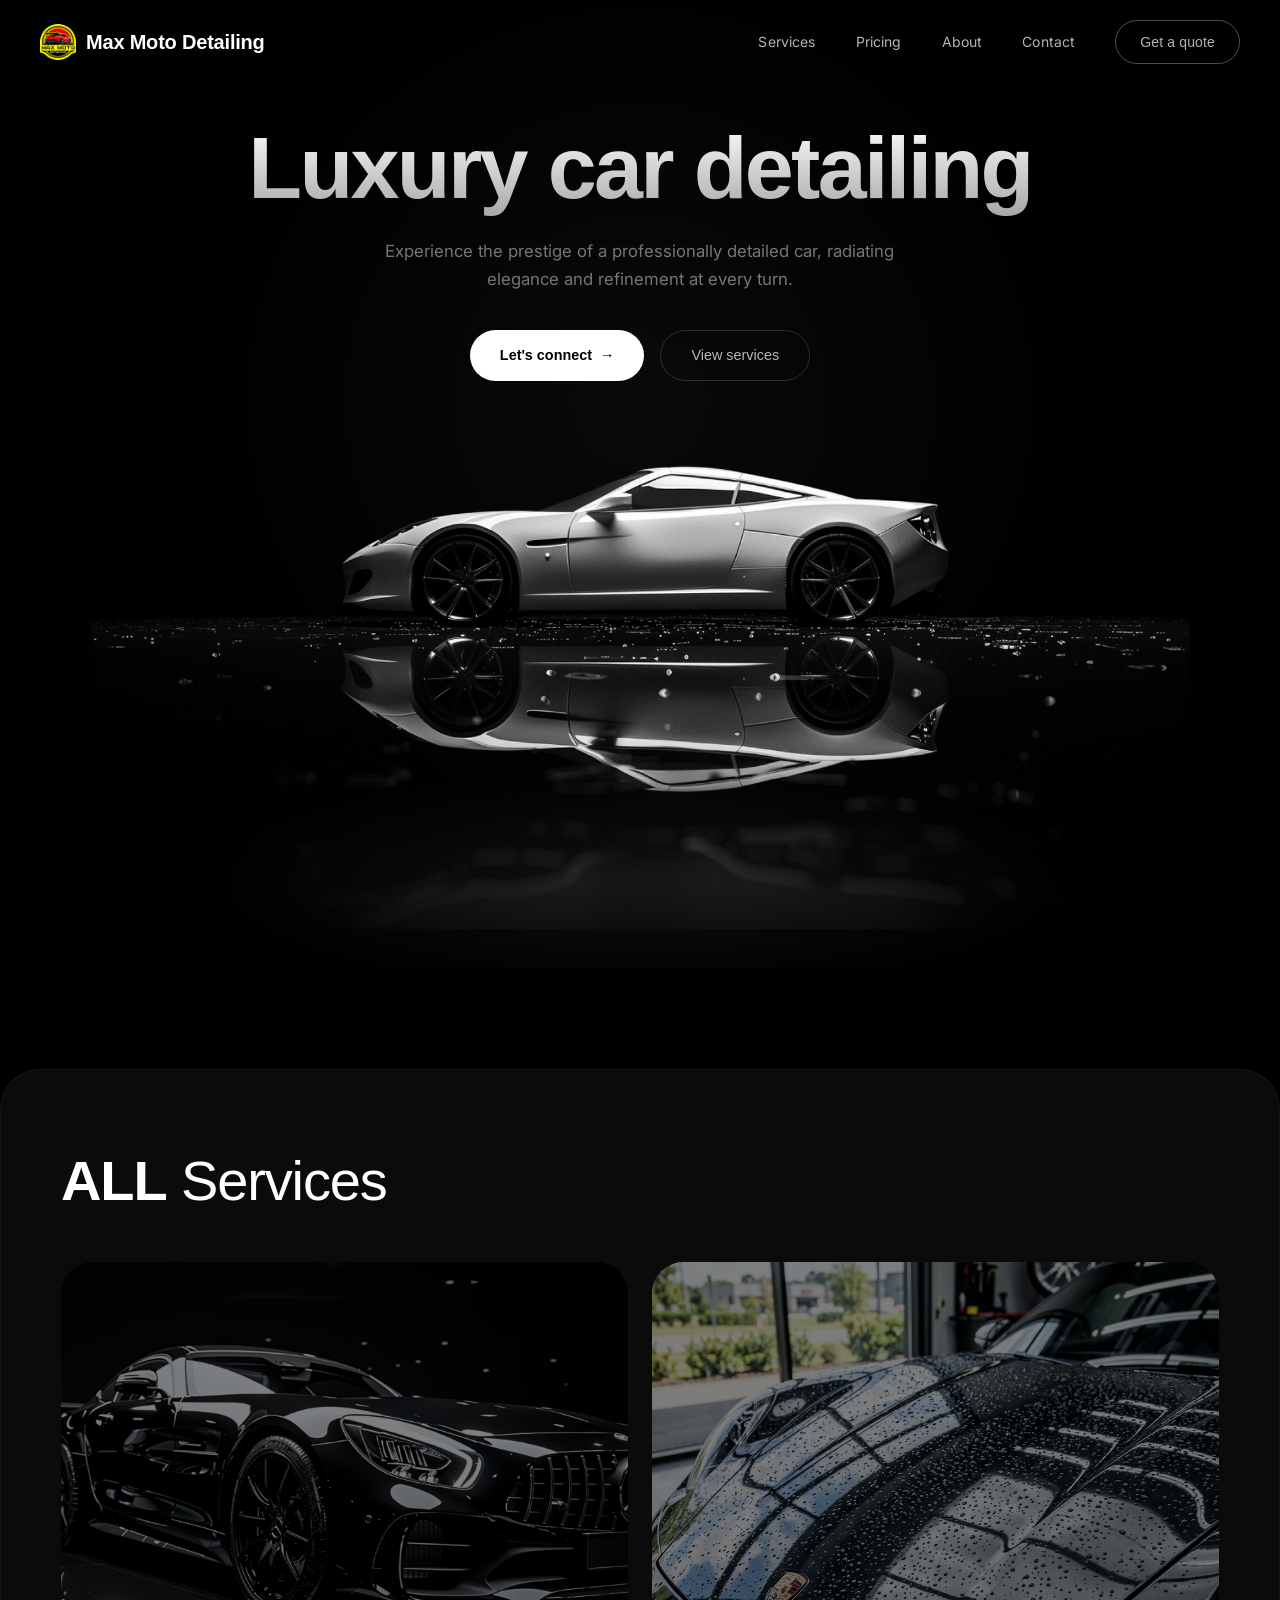
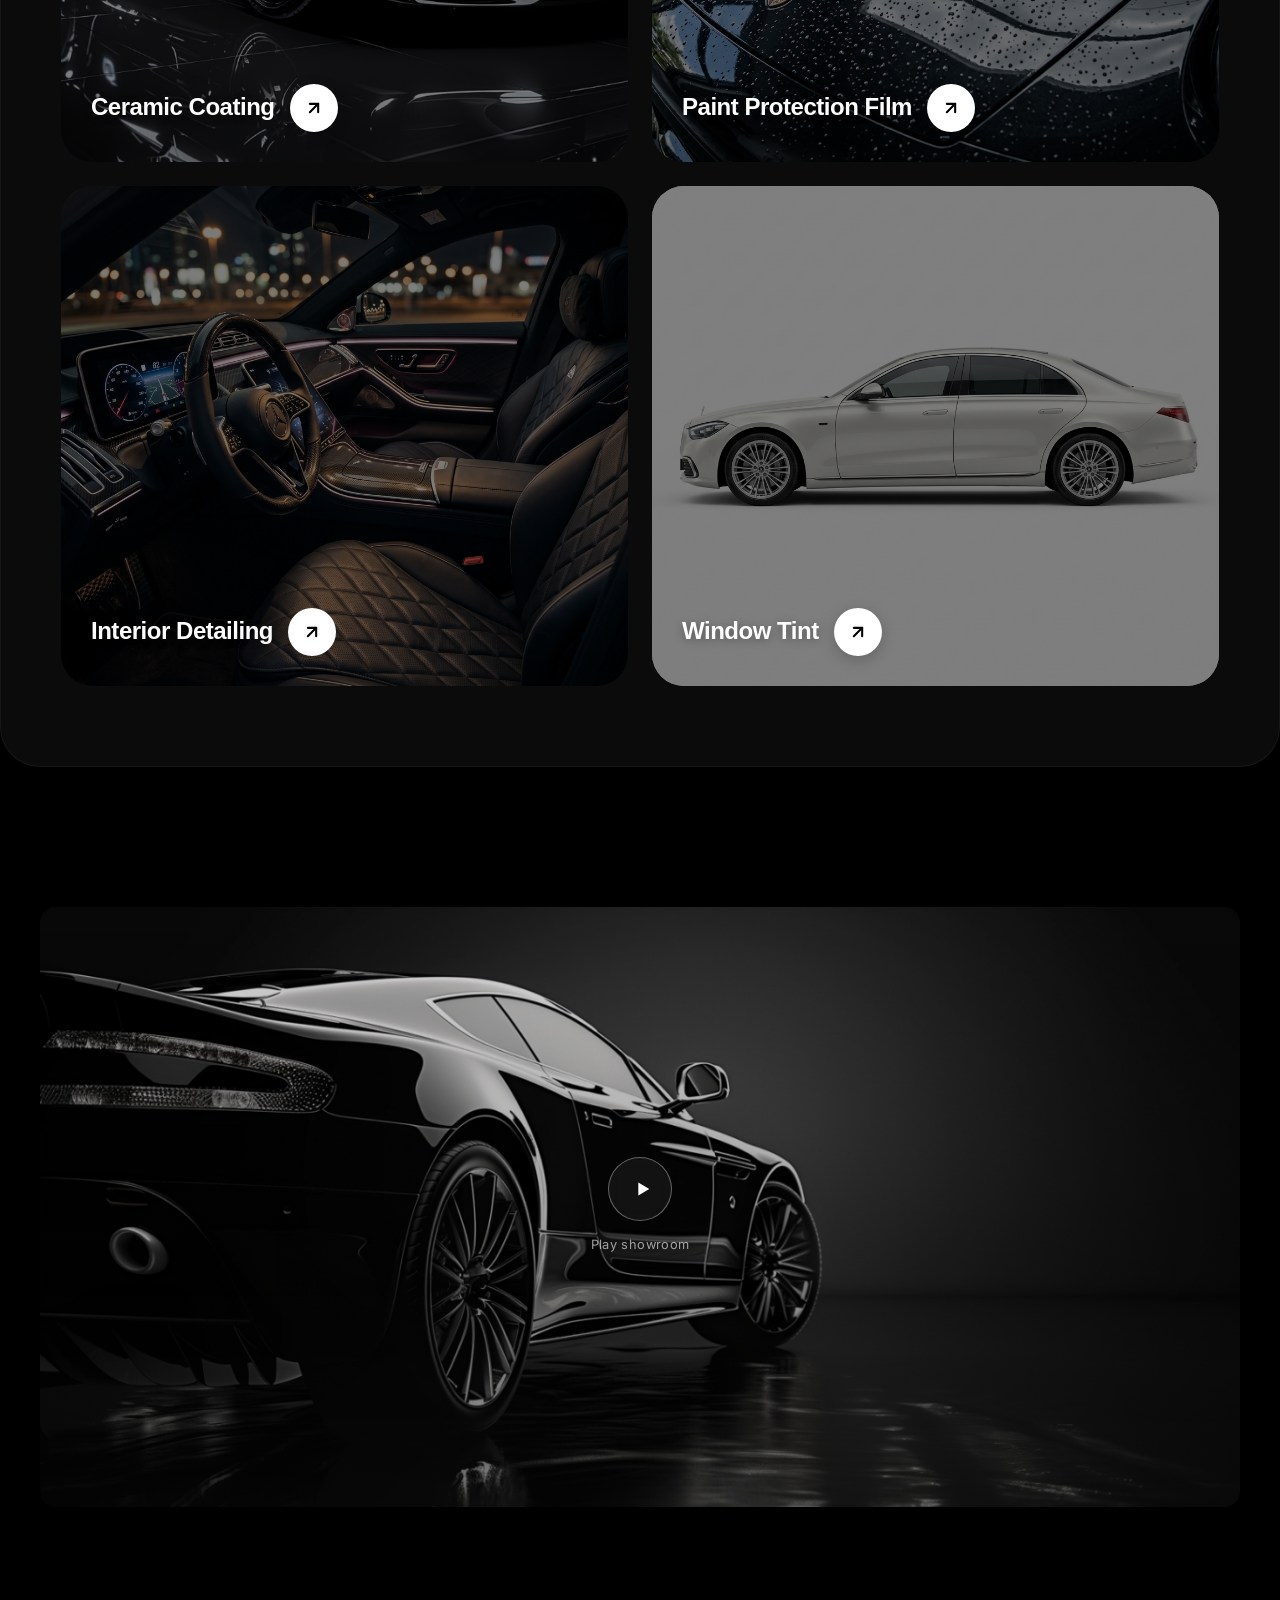
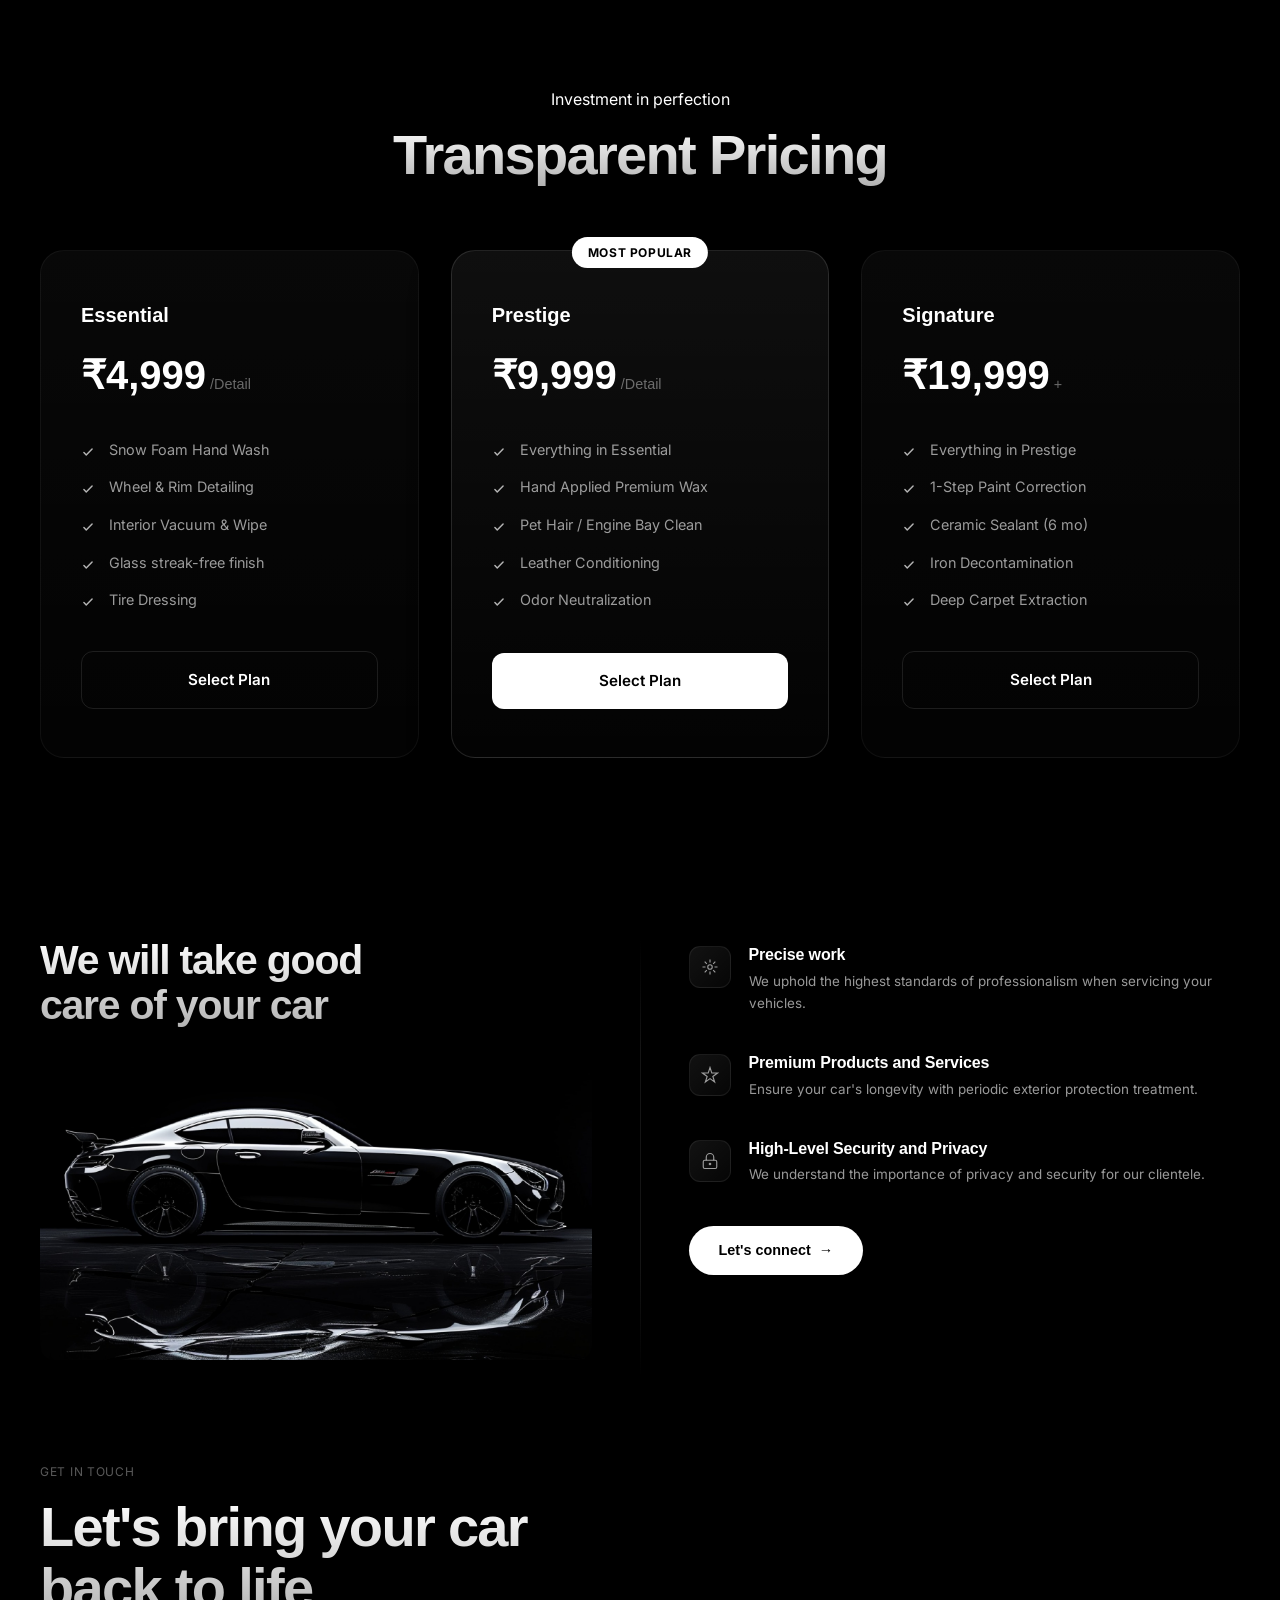
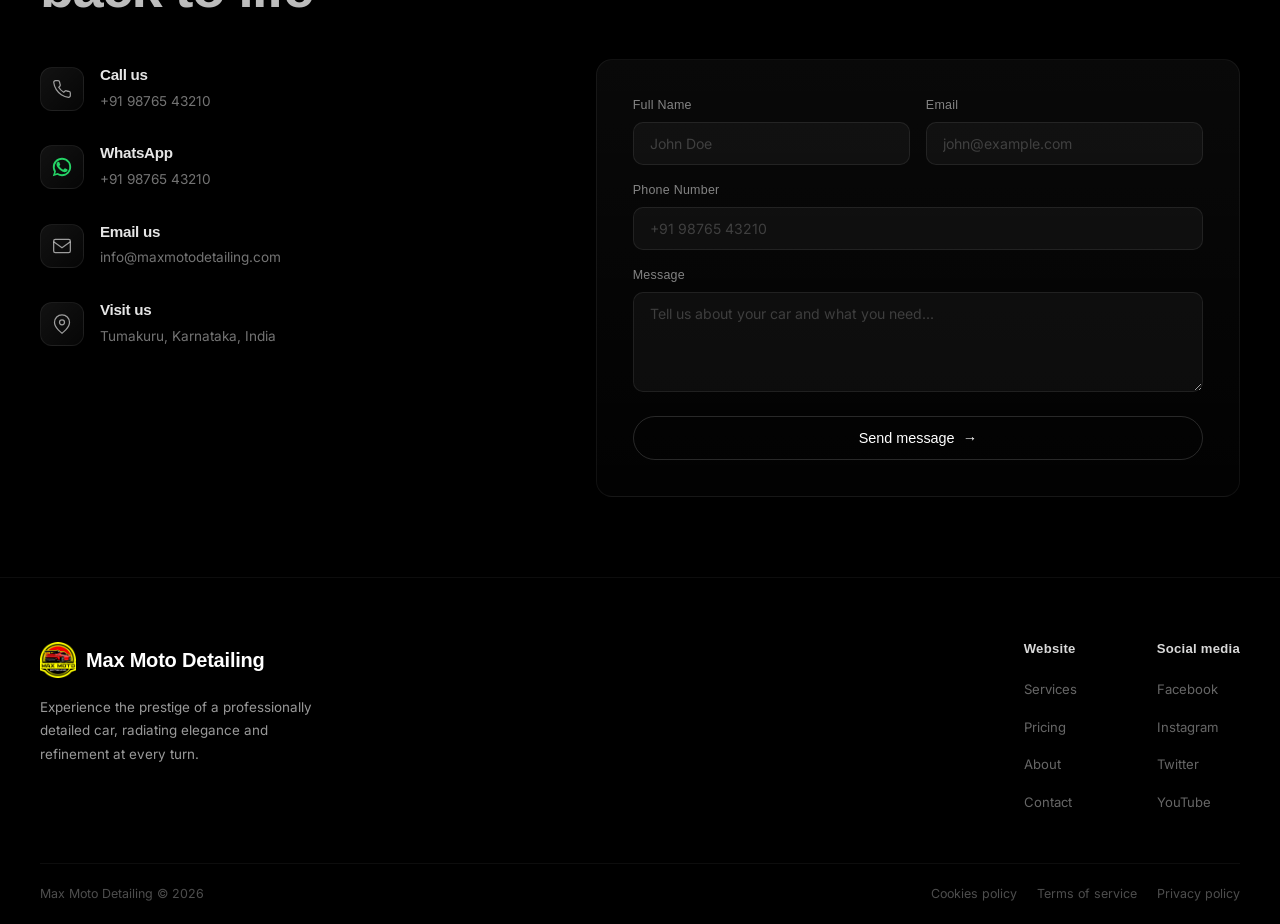
==== commit 34a831f9: "feat: expand website with new service pages, legal documents, and supporting image assets" ====
--- a/index.html
+++ b/index.html
@@ -5,8 +5,22 @@
   <meta charset="UTF-8">
   <meta name="viewport" content="width=device-width, initial-scale=1.0">
   <title>Max Moto Detailing — Luxury Car Detailing</title>
+  <link rel="icon" type="image/png" href="images/logo.png">
   <meta name="description"
     content="Experience the prestige of a professionally detailed car, radiating elegance and refinement at every turn. Premium car detailing services.">
+
+  <!-- SEO & Social Meta Tags -->
+  <link rel="canonical" href="https://maxmotodetailing.com/">
+  <meta property="og:title" content="Max Moto Detailing — Luxury Car Detailing">
+  <meta property="og:description" content="Experience the prestige of a professionally detailed car with premium detailing services.">
+  <meta property="og:image" content="https://maxmotodetailing.com/images/hero-car.png">
+  <meta property="og:url" content="https://maxmotodetailing.com/">
+  <meta property="og:type" content="website">
+  <meta name="twitter:card" content="summary_large_image">
+  <meta name="twitter:title" content="Max Moto Detailing — Luxury Car Detailing">
+  <meta name="twitter:description" content="Premium car detailing services for those who value excellence.">
+  <meta name="twitter:image" content="https://maxmotodetailing.com/images/hero-car.png">
+
 
   <!-- Fonts -->
   <link rel="preconnect" href="https://fonts.googleapis.com">
@@ -22,14 +36,17 @@
   <!-- ===== NAVBAR ===== -->
   <nav class="navbar" id="navbar">
     <div class="container">
-      <a href="#" class="nav-logo"><img src="images/logo.png" alt="Max Moto Detailing Logo">Max Moto Detailing</a>
+      <a href="index.html" class="nav-logo">
+        <img src="images/logo.png" alt="Max Moto Detailing Logo">
+        Max Moto Detailing
+      </a>
 
       <div class="nav-menu" id="navMenu">
-        <a href="#services">Services</a>
-        <a href="#pricing">Pricing</a>
-        <a href="#about">About</a>
-        <a href="#contact">Contact</a>
-        <a href="#contact" class="btn-quote">Get a quote</a>
+        <a href="index.html#services">Services</a>
+        <a href="index.html#pricing">Pricing</a>
+        <a href="about.html">About</a>
+        <a href="contact.html">Contact</a>
+        <a href="contact.html" class="btn-quote">Get a quote</a>
       </div>
 
       <button class="nav-toggle" id="navToggle" aria-label="Toggle menu">
@@ -46,7 +63,7 @@
       <h1>Luxury car detailing</h1>
       <p>Experience the prestige of a professionally detailed car, radiating elegance and refinement at every turn.</p>
       <div class="hero-btns">
-        <a href="#contact" class="btn-connect btn-primary">Let's connect <span>→</span></a>
+        <a href="contact.html" class="btn-connect btn-primary">Let's connect <span>→</span></a>
         <a href="#services" class="btn-connect secondary">View services</a>
       </div>
     </div>
@@ -60,53 +77,79 @@
 
   <!-- ===== SERVICES SECTION ===== -->
   <section class="services" id="services">
-    <div class="container">
-      <div class="services-header">
-        <div class="services-header-left reveal">
-          <span class="label">Our Services</span>
-          <h2>Love in Every Detail</h2>
-        </div>
-        <div class="services-header-right reveal reveal-delay-1">
-          <p>Immerse yourself in luxury with our bespoke detailing packages tailored to your car's unique needs.</p>
-        </div>
-      </div>
-
-      <div class="services-grid">
-        <!-- Card 1 -->
-        <div class="service-card reveal reveal-delay-1">
-          <div class="card-image">
-            <img src="images/card-convertible.jpg" alt="Luxury convertible sports car in studio" loading="lazy">
-          </div>
-          <div class="card-content">
-            <h3>Entry level detail</h3>
-            <p>Treat your car with a thorough hand wash and careful attention.</p>
-            <a href="#" class="card-link">Learn more <span>→</span></a>
-          </div>
-        </div>
-
-        <!-- Card 2 -->
-        <div class="service-card reveal reveal-delay-2">
-          <div class="card-image">
-            <img src="images/card-amg.jpg" alt="Black AMG luxury car in dark studio" loading="lazy">
-          </div>
-          <div class="card-content">
-            <h3>Maintenance detail</h3>
-            <p>Ensure your car's longevity with regular periodic cleaning and protection.</p>
-            <a href="#" class="card-link">Learn more <span>→</span></a>
-          </div>
-        </div>
-
-        <!-- Card 3 -->
-        <div class="service-card reveal reveal-delay-3">
-          <div class="card-image">
-            <img src="images/card-sedan.jpg" alt="Luxury black sedan close angle shot" loading="lazy">
-          </div>
-          <div class="card-content">
-            <h3>Full detail</h3>
-            <p>Pamper your vehicle with complete restoration leaving no detail untouched.</p>
-            <a href="#" class="card-link">Learn more <span>→</span></a>
-          </div>
-        </div>
+    <div class="container services-outer-container reveal">
+      <div class="services-header-new">
+        <h2><span class="bold">ALL</span> Services</h2>
+      </div>
+
+      <div class="services-grid-new">
+        <!-- Service 1: Ceramic Coating -->
+        <a href="ceramic-coating.html" class="service-card-new reveal reveal-delay-1">
+          <div class="card-bg-image">
+            <img src="images/card-amg.jpg" alt="Luxury car with ceramic coating" loading="lazy">
+          </div>
+          <div class="card-overlay"></div>
+          <div class="card-info-new">
+            <h3>Ceramic Coating</h3>
+            <div class="card-arrow-icon">
+              <svg viewBox="0 0 24 24" fill="none" stroke="currentColor" stroke-width="2.5" stroke-linecap="round" stroke-linejoin="round">
+                <line x1="7" y1="17" x2="17" y2="7"></line>
+                <polyline points="7 7 17 7 17 17"></polyline>
+              </svg>
+            </div>
+          </div>
+        </a>
+
+        <!-- Service 2: Paint Protection Film -->
+        <a href="paint-protection-film.html" class="service-card-new reveal reveal-delay-2">
+          <div class="card-bg-image">
+            <img src="images/ppf-intro.png" alt="Car with PPF installation" loading="lazy">
+          </div>
+          <div class="card-overlay"></div>
+          <div class="card-info-new">
+            <h3>Paint Protection Film</h3>
+            <div class="card-arrow-icon">
+              <svg viewBox="0 0 24 24" fill="none" stroke="currentColor" stroke-width="2.5" stroke-linecap="round" stroke-linejoin="round">
+                <line x1="7" y1="17" x2="17" y2="7"></line>
+                <polyline points="7 7 17 7 17 17"></polyline>
+              </svg>
+            </div>
+          </div>
+        </a>
+
+        <!-- Service 3: Interior Detailing -->
+        <a href="interior-detailing.html" class="service-card-new reveal reveal-delay-1">
+          <div class="card-bg-image">
+            <img src="images/interior-hero.png" alt="Luxury car interior detailing" loading="lazy">
+          </div>
+          <div class="card-overlay"></div>
+          <div class="card-info-new">
+            <h3>Interior Detailing</h3>
+            <div class="card-arrow-icon">
+              <svg viewBox="0 0 24 24" fill="none" stroke="currentColor" stroke-width="2.5" stroke-linecap="round" stroke-linejoin="round">
+                <line x1="7" y1="17" x2="17" y2="7"></line>
+                <polyline points="7 7 17 7 17 17"></polyline>
+              </svg>
+            </div>
+          </div>
+        </a>
+
+        <!-- Service 4: Window Tint -->
+        <a href="window-tint.html" class="service-card-new reveal reveal-delay-2">
+          <div class="card-bg-image">
+            <img src="images/car-sedan.png" alt="Premium window tinting" loading="lazy">
+          </div>
+          <div class="card-overlay"></div>
+          <div class="card-info-new">
+            <h3>Window Tint</h3>
+            <div class="card-arrow-icon">
+              <svg viewBox="0 0 24 24" fill="none" stroke="currentColor" stroke-width="2.5" stroke-linecap="round" stroke-linejoin="round">
+                <line x1="7" y1="17" x2="17" y2="7"></line>
+                <polyline points="7 7 17 7 17 17"></polyline>
+              </svg>
+            </div>
+          </div>
+        </a>
       </div>
     </div>
   </section>
@@ -358,9 +401,11 @@
       <div class="footer-top">
         <!-- Brand Column -->
         <div class="footer-brand">
-          <a href="#" class="nav-logo"><img src="images/logo.png" alt="Max Moto Detailing Logo">Max Moto Detailing</a>
-          <p>Experience the prestige of a professionally detailed car, radiating elegance and refinement at every turn.
-          </p>
+          <a href="index.html" class="nav-logo">
+            <img src="images/logo.png" alt="Max Moto Detailing Logo">
+            Max Moto Detailing
+          </a>
+          <p>Experience the prestige of a professionally detailed car, radiating elegance and refinement at every turn.</p>
         </div>
 
         <div class="footer-links-group">
@@ -368,10 +413,10 @@
           <div class="footer-col">
             <h4>Website</h4>
             <ul>
-              <li><a href="#services">Services</a></li>
-              <li><a href="#pricing">Pricing</a></li>
-              <li><a href="#about">About</a></li>
-              <li><a href="#contact">Contact</a></li>
+              <li><a href="index.html#services">Services</a></li>
+              <li><a href="index.html#pricing">Pricing</a></li>
+              <li><a href="about.html">About</a></li>
+              <li><a href="contact.html">Contact</a></li>
             </ul>
           </div>
 
@@ -391,18 +436,20 @@
       <div class="footer-bottom">
         <span class="footer-copyright">Max Moto Detailing &copy; 2026</span>
         <div class="footer-legal">
-          <a href="#">Cookies policy</a>
-          <a href="#">Terms of service</a>
-          <a href="#">Privacy policy</a>
+          <a href="cookies-policy.html">Cookies policy</a>
+          <a href="terms-of-service.html">Terms of service</a>
+          <a href="privacy-policy.html">Privacy policy</a>
         </div>
       </div>
     </div>
   </footer>
 
   <script>
+    const navbar = document.getElementById('navbar');
+    const navToggle = document.getElementById('navToggle');
+    const navMenu = document.getElementById('navMenu');
+
     // ===== NAVBAR SCROLL EFFECT =====
-    const navbar = document.getElementById('navbar');
-
     window.addEventListener('scroll', () => {
       if (window.scrollY > 60) {
         navbar.classList.add('scrolled');
@@ -412,20 +459,45 @@
     });
 
     // ===== MOBILE MENU TOGGLE =====
-    const navToggle = document.getElementById('navToggle');
-    const navMenu = document.getElementById('navMenu');
-
     navToggle.addEventListener('click', () => {
       navToggle.classList.toggle('active');
       navMenu.classList.toggle('active');
     });
 
-    // Close menu on link click
-    navMenu.querySelectorAll('a').forEach(link => {
-      link.addEventListener('click', () => {
-        navToggle.classList.remove('active');
-        navMenu.classList.remove('active');
-      });
+    // ===== SMOOTH SCROLL FOR ANCHOR LINKS =====
+    document.querySelectorAll('a').forEach(anchor => {
+      const href = anchor.getAttribute('href');
+      if (href && href.includes('#')) {
+        anchor.addEventListener('click', function (e) {
+          const parts = href.split('#');
+          const hash = parts[1];
+          const path = parts[0];
+          if (!hash) return;
+
+          // Check if we are on index.html or root
+          const isHomePage = window.location.pathname.endsWith('index.html') || window.location.pathname.endsWith('/') || window.location.pathname === '';
+          const targetIsHomeHash = path === '' || path === 'index.html';
+
+          if (isHomePage && targetIsHomeHash) {
+            const target = document.getElementById(hash);
+            if (target) {
+              e.preventDefault();
+              // Close mobile menu if open
+              navToggle.classList.remove('active');
+              navMenu.classList.remove('active');
+
+              const navbarHeight = navbar.offsetHeight;
+              const targetPosition = target.getBoundingClientRect().top + window.scrollY - navbarHeight - 20;
+              window.scrollTo({
+                top: targetPosition,
+                behavior: 'smooth'
+              });
+              // Update URL hash without jumping
+              window.history.pushState(null, null, '#' + hash);
+            }
+          }
+        });
+      }
     });
 
     // ===== SCROLL REVEAL ANIMATION =====
--- a/index.css
+++ b/index.css
@@ -319,128 +319,153 @@
   pointer-events: none;
 }
 
-/* ===== SECTION: SERVICES ===== */
+/* ===== SECTION: SERVICES (REF SITE STYLE) ===== */
 .services {
-  padding: 80px 0 80px;
+  padding: 100px 0;
+  background: #000000;
+}
+
+.services-outer-container {
+  background: #0b0b0b;
+  border-radius: 40px;
+  padding: 80px 60px;
+  border: 1px solid rgba(255, 255, 255, 0.05);
+}
+
+.services-header-new {
+  display: flex;
+  justify-content: space-between;
+  align-items: center;
+  margin-bottom: 50px;
+}
+
+.services-header-new h2 {
+  font-size: 3.5rem;
+  color: #ffffff;
+  font-weight: 300;
+  letter-spacing: -0.02em;
+}
+
+.services-header-new h2 .bold {
+  font-weight: 700;
+}
+
+.services-grid-new {
+  display: grid;
+  grid-template-columns: repeat(2, 1fr);
+  gap: 24px;
+}
+
+.service-card-new {
   position: relative;
-}
-
-.services-header {
-  display: flex;
-  align-items: flex-start;
-  justify-content: space-between;
-  gap: 40px;
-  margin-bottom: 56px;
-  flex-wrap: wrap;
-}
-
-.services-header .label {
-  font-size: 0.85rem;
-  font-weight: 500;
-  color: rgba(255, 255, 255, 0.7);
-  letter-spacing: 0.08em;
-  text-transform: uppercase;
-  white-space: nowrap;
-}
-
-.services-header-left {
-  flex: 1;
-  min-width: 200px;
-}
-
-.services-header h2 {
-  font-size: clamp(2.2rem, 4.5vw, 3.5rem);
-  font-weight: 600;
-  letter-spacing: -0.03em;
-  margin-top: 12px;
-  background: linear-gradient(180deg, #ffffff 0%, rgba(255, 255, 255, 0.7) 100%);
-  -webkit-background-clip: text;
-  -webkit-text-fill-color: transparent;
-  background-clip: text;
-}
-
-.services-header-right {
-  flex: 1;
-  max-width: 420px;
-  padding-top: 32px;
-}
-
-.services-header-right p {
-  font-size: 0.95rem;
-  line-height: 1.75;
-}
-
-/* Service Cards */
-.services-grid {
-  display: grid;
-  grid-template-columns: repeat(3, 1fr);
-  gap: 20px;
-}
-
-.service-card {
-  background: linear-gradient(180deg, rgba(255, 255, 255, 0.035) 0%, rgba(255, 255, 255, 0.008) 100%);
-  border: 1px solid rgba(255, 255, 255, 0.06);
-  border-radius: 14px;
+  height: 500px;
+  border-radius: 32px;
   overflow: hidden;
+  display: block;
+  text-decoration: none;
+  cursor: pointer;
   transition: all 0.5s cubic-bezier(0.4, 0, 0.2, 1);
-  cursor: pointer;
-}
-
-.service-card:hover {
-  border-color: rgba(255, 255, 255, 0.12);
-  transform: translateY(-4px);
-  box-shadow: 0 20px 60px rgba(0, 0, 0, 0.4), 0 0 40px rgba(255, 255, 255, 0.03);
-}
-
-.card-image {
-  width: 100%;
-  height: 260px;
-  overflow: hidden;
-  position: relative;
-}
-
-.card-image img {
+}
+
+.card-bg-image {
+  position: absolute;
+  inset: 0;
+  z-index: 0;
+}
+
+.card-bg-image img {
   width: 100%;
   height: 100%;
   object-fit: cover;
   transition: transform 0.6s cubic-bezier(0.4, 0, 0.2, 1);
 }
 
-.service-card:hover .card-image img {
-  transform: scale(1.06);
-}
-
-.card-content {
-  padding: 24px 22px 22px;
-}
-
-.card-content h3 {
-  font-size: 1.1rem;
+.card-overlay {
+  position: absolute;
+  inset: 0;
+  background: rgba(0, 0, 0, 0.5);
+  transition: background 0.4s ease;
+  z-index: 1;
+}
+
+.service-card-new:hover .card-overlay {
+  background: rgba(0, 0, 0, 0.15);
+}
+
+.service-card-new:hover .card-bg-image img {
+  transform: scale(1.05);
+}
+
+.card-info-new {
+  position: absolute;
+  bottom: 30px;
+  left: 30px;
+  right: 30px;
+  z-index: 2;
+  display: flex;
+  align-items: center;
+  gap: 15px;
+}
+
+.card-info-new h3 {
+  font-size: 1.5rem;
   font-weight: 600;
-  margin-bottom: 10px;
-  letter-spacing: -0.01em;
-}
-
-.card-content p {
-  font-size: 0.85rem;
-  margin-bottom: 18px;
-  line-height: 1.65;
-}
-
-.card-link {
-  font-size: 0.8rem;
-  font-weight: 500;
-  color: rgba(255, 255, 255, 0.5);
-  display: inline-flex;
+  color: #ffffff;
+  margin: 0;
+  text-shadow: 0 2px 10px rgba(0, 0, 0, 0.3);
+}
+
+.card-arrow-icon {
+  width: 48px;
+  height: 48px;
+  border-radius: 50%;
+  background: #ffffff;
+  display: flex;
   align-items: center;
-  gap: 6px;
-  transition: all 0.3s ease;
-}
-
-.card-link:hover {
-  color: #ffffff;
-  gap: 10px;
-  opacity: 1;
+  justify-content: center;
+  color: #000000;
+  transition: all 0.4s cubic-bezier(0.4, 0, 0.2, 1);
+  box-shadow: 0 4px 15px rgba(0, 0, 0, 0.2);
+}
+
+.card-arrow-icon svg {
+  width: 20px;
+  height: 20px;
+}
+
+.service-card-new:hover .card-arrow-icon {
+  transform: rotate(45deg);
+  background: #000000;
+  color: #ffffff;
+}
+
+@media (max-width: 1024px) {
+  .services-outer-container {
+    padding: 60px 40px;
+  }
+  
+  .services-header-new h2 {
+    font-size: 2.8rem;
+  }
+}
+
+@media (max-width: 768px) {
+  .services-grid-new {
+    grid-template-columns: 1fr;
+  }
+  
+  .services-outer-container {
+    padding: 40px 20px;
+    border-radius: 24px;
+  }
+
+  .service-card-new {
+    aspect-ratio: 4 / 3;
+  }
+
+  .services-header-new h2 {
+    font-size: 2.2rem;
+  }
 }
 
 /* ===== SECTION: VIDEO SHOWCASE ===== */
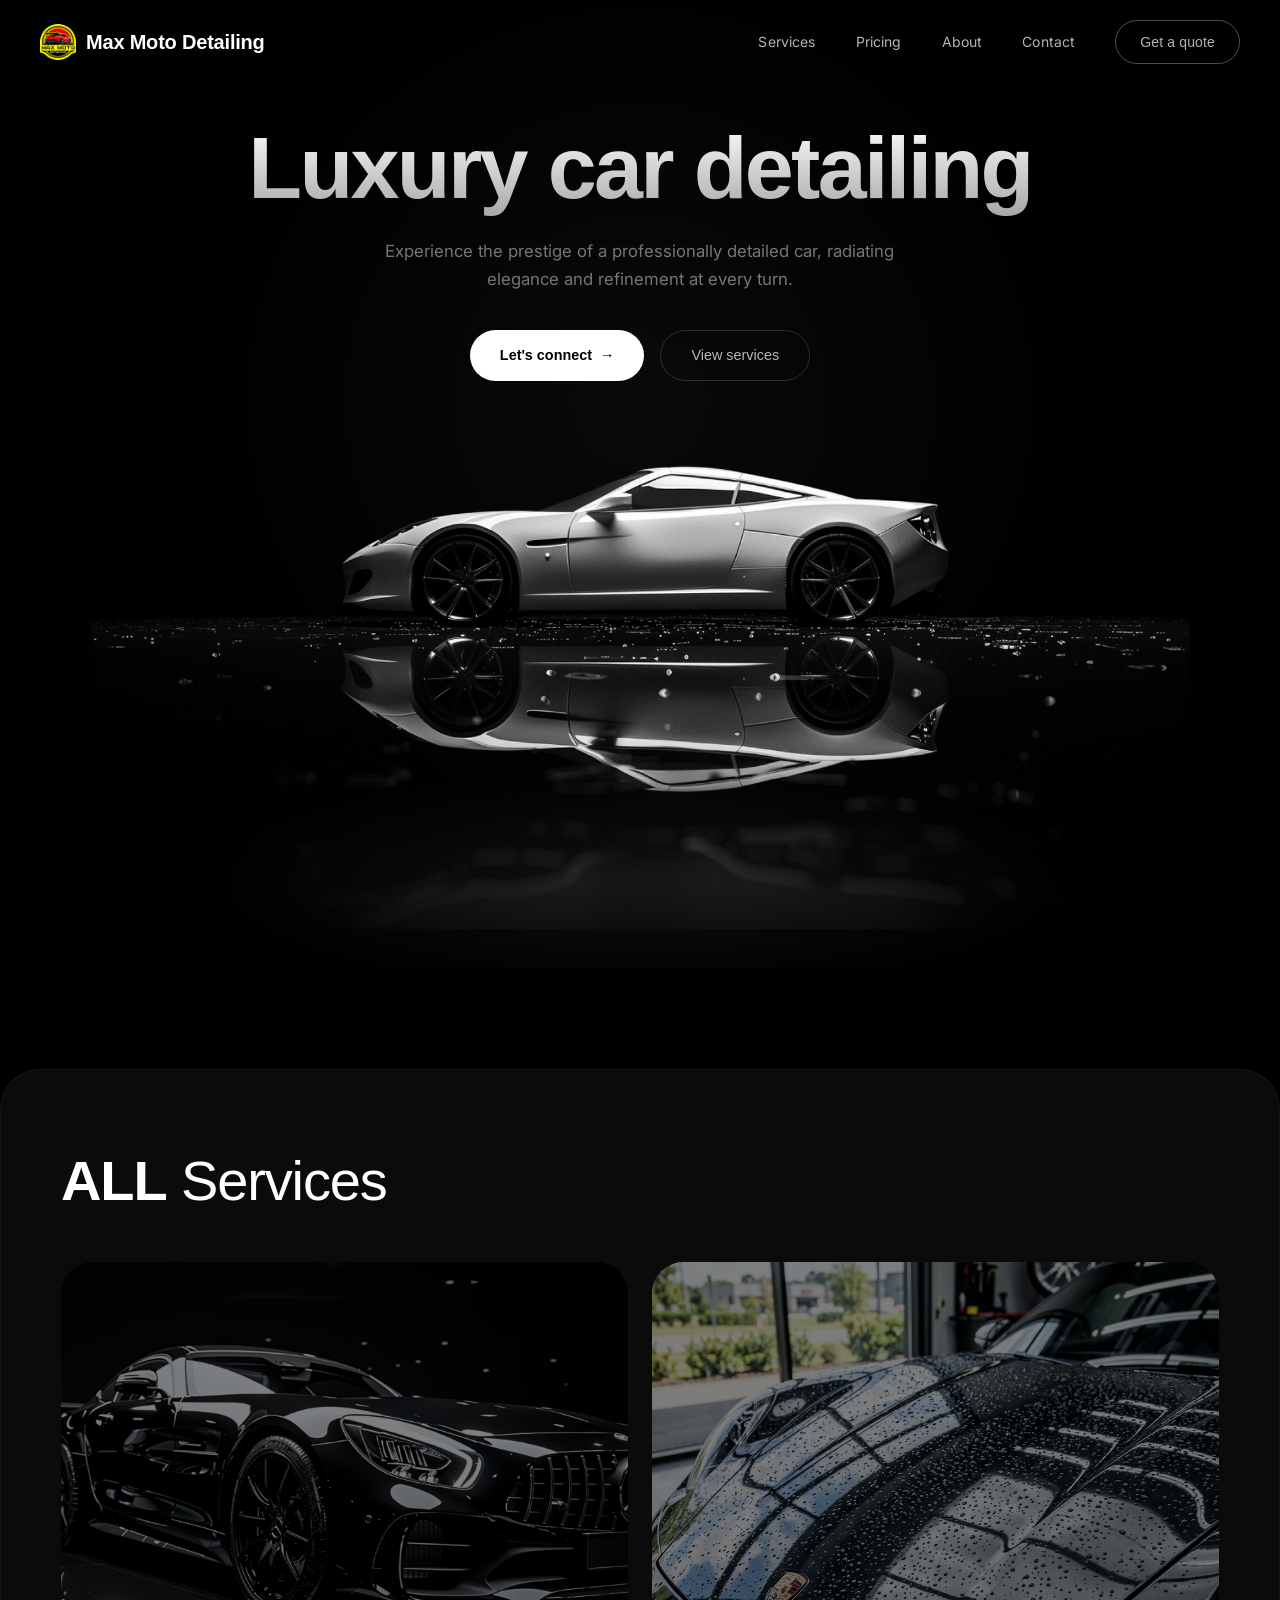
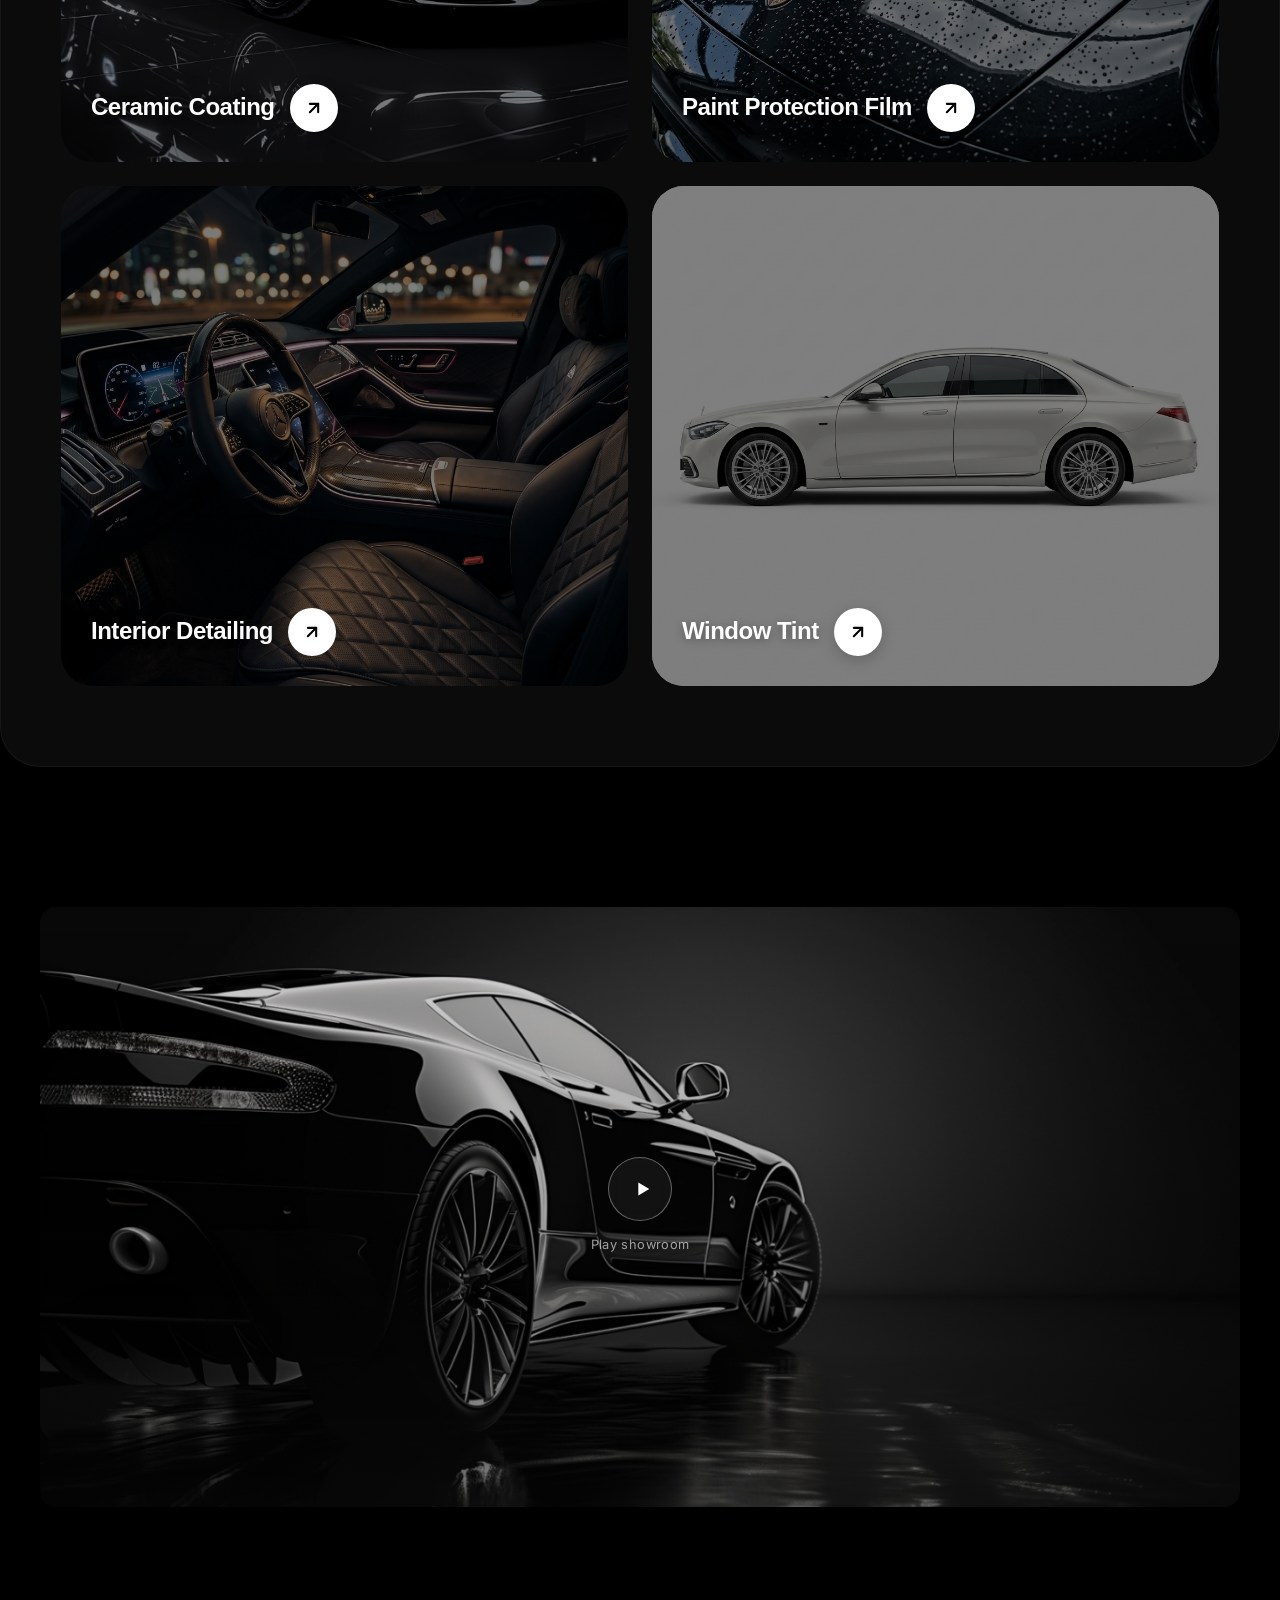
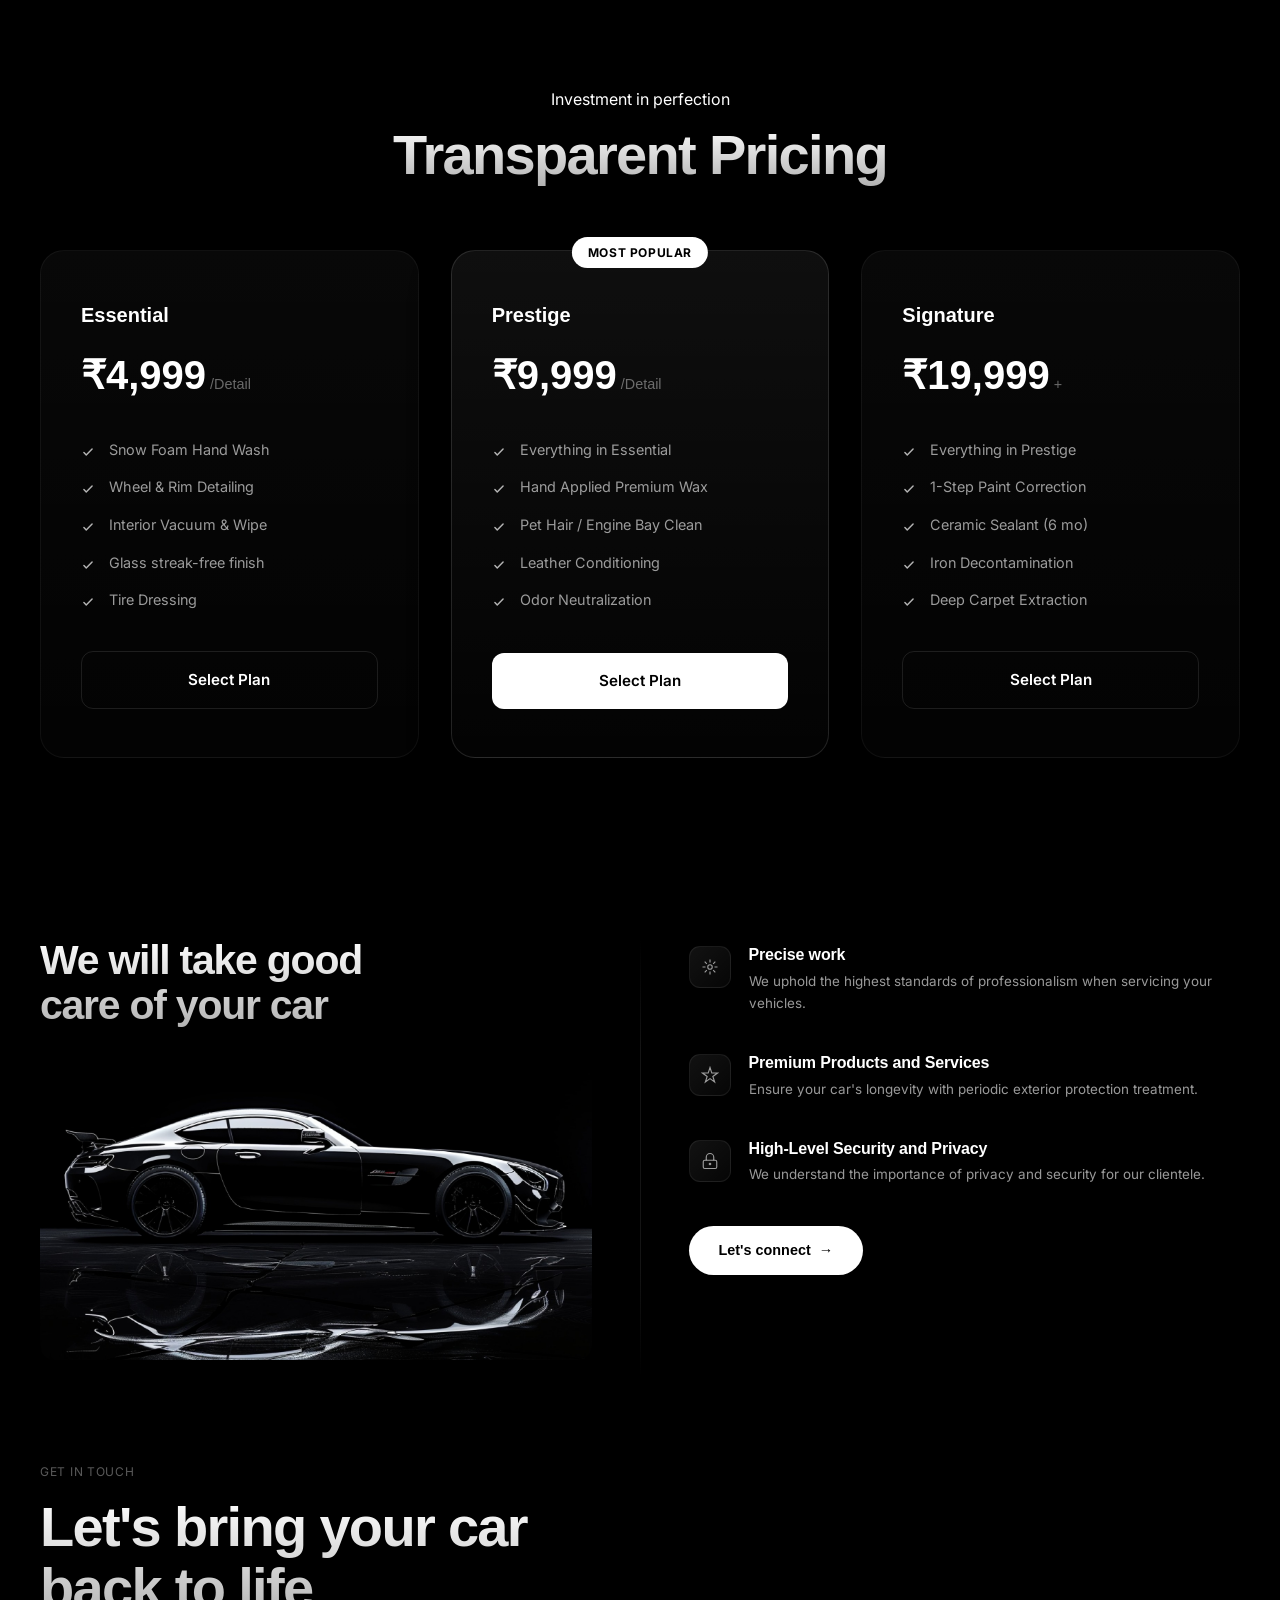
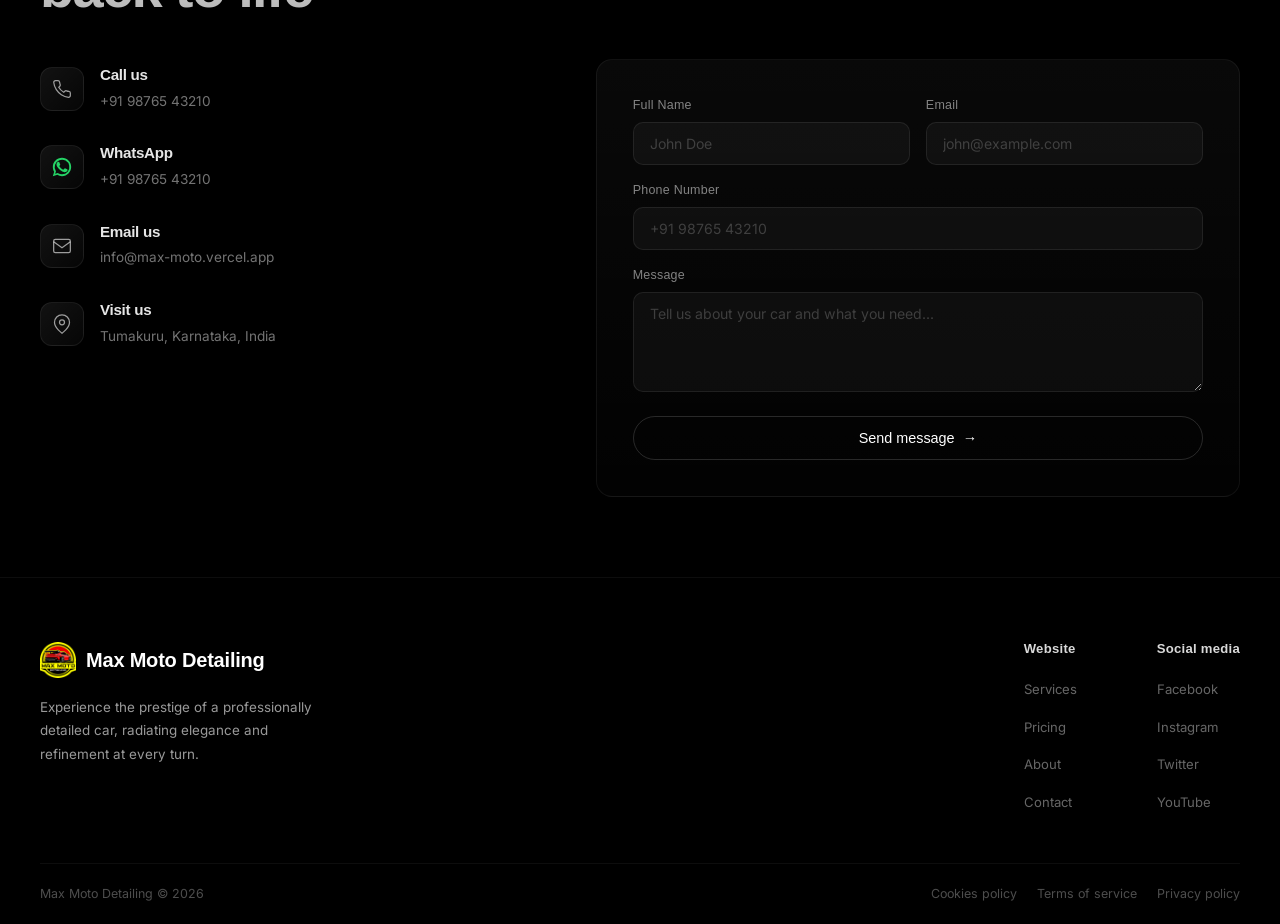
==== commit dd64a8e3: "chore: update site URLs and contact email to reflect new domain deployment" ====
--- a/index.html
+++ b/index.html
@@ -10,16 +10,17 @@
     content="Experience the prestige of a professionally detailed car, radiating elegance and refinement at every turn. Premium car detailing services.">
 
   <!-- SEO & Social Meta Tags -->
-  <link rel="canonical" href="https://maxmotodetailing.com/">
+  <link rel="canonical" href="https://max-moto.vercel.app/">
   <meta property="og:title" content="Max Moto Detailing — Luxury Car Detailing">
-  <meta property="og:description" content="Experience the prestige of a professionally detailed car with premium detailing services.">
-  <meta property="og:image" content="https://maxmotodetailing.com/images/hero-car.png">
-  <meta property="og:url" content="https://maxmotodetailing.com/">
+  <meta property="og:description"
+    content="Experience the prestige of a professionally detailed car with premium detailing services.">
+  <meta property="og:image" content="https://max-moto.vercel.app/images/logo.png">
+  <meta property="og:url" content="https://max-moto.vercel.app/">
   <meta property="og:type" content="website">
   <meta name="twitter:card" content="summary_large_image">
   <meta name="twitter:title" content="Max Moto Detailing — Luxury Car Detailing">
   <meta name="twitter:description" content="Premium car detailing services for those who value excellence.">
-  <meta name="twitter:image" content="https://maxmotodetailing.com/images/hero-car.png">
+  <meta name="twitter:image" content="https://max-moto.vercel.app/images/logo.png">
 
 
   <!-- Fonts -->
@@ -92,7 +93,8 @@
           <div class="card-info-new">
             <h3>Ceramic Coating</h3>
             <div class="card-arrow-icon">
-              <svg viewBox="0 0 24 24" fill="none" stroke="currentColor" stroke-width="2.5" stroke-linecap="round" stroke-linejoin="round">
+              <svg viewBox="0 0 24 24" fill="none" stroke="currentColor" stroke-width="2.5" stroke-linecap="round"
+                stroke-linejoin="round">
                 <line x1="7" y1="17" x2="17" y2="7"></line>
                 <polyline points="7 7 17 7 17 17"></polyline>
               </svg>
@@ -109,7 +111,8 @@
           <div class="card-info-new">
             <h3>Paint Protection Film</h3>
             <div class="card-arrow-icon">
-              <svg viewBox="0 0 24 24" fill="none" stroke="currentColor" stroke-width="2.5" stroke-linecap="round" stroke-linejoin="round">
+              <svg viewBox="0 0 24 24" fill="none" stroke="currentColor" stroke-width="2.5" stroke-linecap="round"
+                stroke-linejoin="round">
                 <line x1="7" y1="17" x2="17" y2="7"></line>
                 <polyline points="7 7 17 7 17 17"></polyline>
               </svg>
@@ -126,7 +129,8 @@
           <div class="card-info-new">
             <h3>Interior Detailing</h3>
             <div class="card-arrow-icon">
-              <svg viewBox="0 0 24 24" fill="none" stroke="currentColor" stroke-width="2.5" stroke-linecap="round" stroke-linejoin="round">
+              <svg viewBox="0 0 24 24" fill="none" stroke="currentColor" stroke-width="2.5" stroke-linecap="round"
+                stroke-linejoin="round">
                 <line x1="7" y1="17" x2="17" y2="7"></line>
                 <polyline points="7 7 17 7 17 17"></polyline>
               </svg>
@@ -143,7 +147,8 @@
           <div class="card-info-new">
             <h3>Window Tint</h3>
             <div class="card-arrow-icon">
-              <svg viewBox="0 0 24 24" fill="none" stroke="currentColor" stroke-width="2.5" stroke-linecap="round" stroke-linejoin="round">
+              <svg viewBox="0 0 24 24" fill="none" stroke="currentColor" stroke-width="2.5" stroke-linecap="round"
+                stroke-linejoin="round">
                 <line x1="7" y1="17" x2="17" y2="7"></line>
                 <polyline points="7 7 17 7 17 17"></polyline>
               </svg>
@@ -343,9 +348,9 @@
               </svg>
             </div>
             <div class="contact-details">
-              <a href="mailto:info@maxmotodetailing.com">
+              <a href="mailto:info@max-moto.vercel.app">
                 <h4>Email us</h4>
-                <span>info@maxmotodetailing.com</span>
+                <span>info@max-moto.vercel.app</span>
               </a>
             </div>
           </div>
@@ -405,7 +410,8 @@
             <img src="images/logo.png" alt="Max Moto Detailing Logo">
             Max Moto Detailing
           </a>
-          <p>Experience the prestige of a professionally detailed car, radiating elegance and refinement at every turn.</p>
+          <p>Experience the prestige of a professionally detailed car, radiating elegance and refinement at every turn.
+          </p>
         </div>
 
         <div class="footer-links-group">
@@ -538,4 +544,6 @@
 
 </body>
 
-</html>+</html>
+
+
--- a/index.css
+++ b/index.css
@@ -294,6 +294,23 @@
   margin-top: 10px;
 }
 
+@media (max-width: 480px) {
+  .hero-btns {
+    flex-direction: row;
+    justify-content: center;
+    gap: 10px;
+    width: 100%;
+    max-width: 100%;
+  }
+
+  .hero-btns .btn-connect {
+    padding: 12px 14px;
+    font-size: 0.8rem;
+    min-width: fit-content;
+    white-space: nowrap;
+  }
+}
+
 .hero-image-wrapper {
   position: relative;
   margin-top: -80px;
@@ -451,20 +468,48 @@
 
 @media (max-width: 768px) {
   .services-grid-new {
-    grid-template-columns: 1fr;
+    grid-template-columns: repeat(2, 1fr);
+    gap: 12px;
   }
   
+  .services-header-new {
+    justify-content: center;
+    margin-bottom: 30px;
+  }
+
   .services-outer-container {
     padding: 40px 20px;
     border-radius: 24px;
   }
 
   .service-card-new {
-    aspect-ratio: 4 / 3;
+    height: 240px;
+  }
+
+  .card-info-new {
+    left: 15px;
+    right: 15px;
+    bottom: 15px;
+    gap: 8px;
+  }
+
+  .card-info-new h3 {
+    font-size: 1rem;
+  }
+
+  .card-arrow-icon {
+    width: 32px;
+    height: 32px;
+  }
+
+  .card-arrow-icon svg {
+    width: 14px;
+    height: 14px;
   }
 
   .services-header-new h2 {
     font-size: 2.2rem;
+    text-align: center;
   }
 }
 
@@ -1301,7 +1346,7 @@
   }
 
   .hero h1 {
-    font-size: clamp(2.2rem, 10vw, 3.2rem);
+    font-size: clamp(2rem, 9vw, 2.8rem);
   }
 
   .hero p {
@@ -1404,6 +1449,23 @@
   .footer-legal {
     flex-wrap: wrap;
     gap: 16px;
+  }
+
+  .features-wrapper {
+    grid-template-columns: 1fr;
+    gap: 40px;
+  }
+
+  .features-divider {
+    display: none;
+  }
+
+  .cta-card {
+    grid-template-columns: 1fr;
+  }
+
+  .cta-image {
+    order: -1; /* Image on top for mobile */
   }
 }
 
@@ -1466,4 +1528,59 @@
 
 ::-webkit-scrollbar-thumb:hover {
   background: rgba(255, 255, 255, 0.25);
-}+}
+
+/* GLOBAL MOBILE RESPONSIVE FIXES */
+@media screen and (max-width: 768px) {
+  .stats-grid,
+  .info-cards-grid,
+  .expertise-grid,
+  .benefits-grid,
+  .packages-dual,
+  .other-services-grid,
+  .film-cards-grid,
+  .ulgo-grid {
+    display: flex !important;
+    flex-direction: column !important;
+    grid-template-columns: 1fr !important;
+    gap: 24px !important;
+  }
+
+  /* Centering Fix for Services Header */
+  .services-header-new {
+    display: flex !important;
+    justify-content: center !important;
+    text-align: center !important;
+  }
+  
+  .services-header-new h2 {
+    text-align: center !important;
+    margin: 0 auto !important;
+  }
+
+  /* Force 2-Column Grid for All Screen Sizes under 768px */
+  .services-grid-new {
+    display: grid !important;
+    grid-template-columns: repeat(2, 1fr) !important;
+    gap: 12px !important;
+    margin-top: 24px !important;
+  }
+
+  .service-card-new {
+    height: 220px !important;
+  }
+
+  .card-info-new h3 {
+    font-size: 0.95rem !important;
+  }
+
+  .card-arrow-icon {
+    width: 28px !important;
+    height: 28px !important;
+  }
+
+  .card-arrow-icon svg {
+    width: 12px !important;
+    height: 12px !important;
+  }
+}
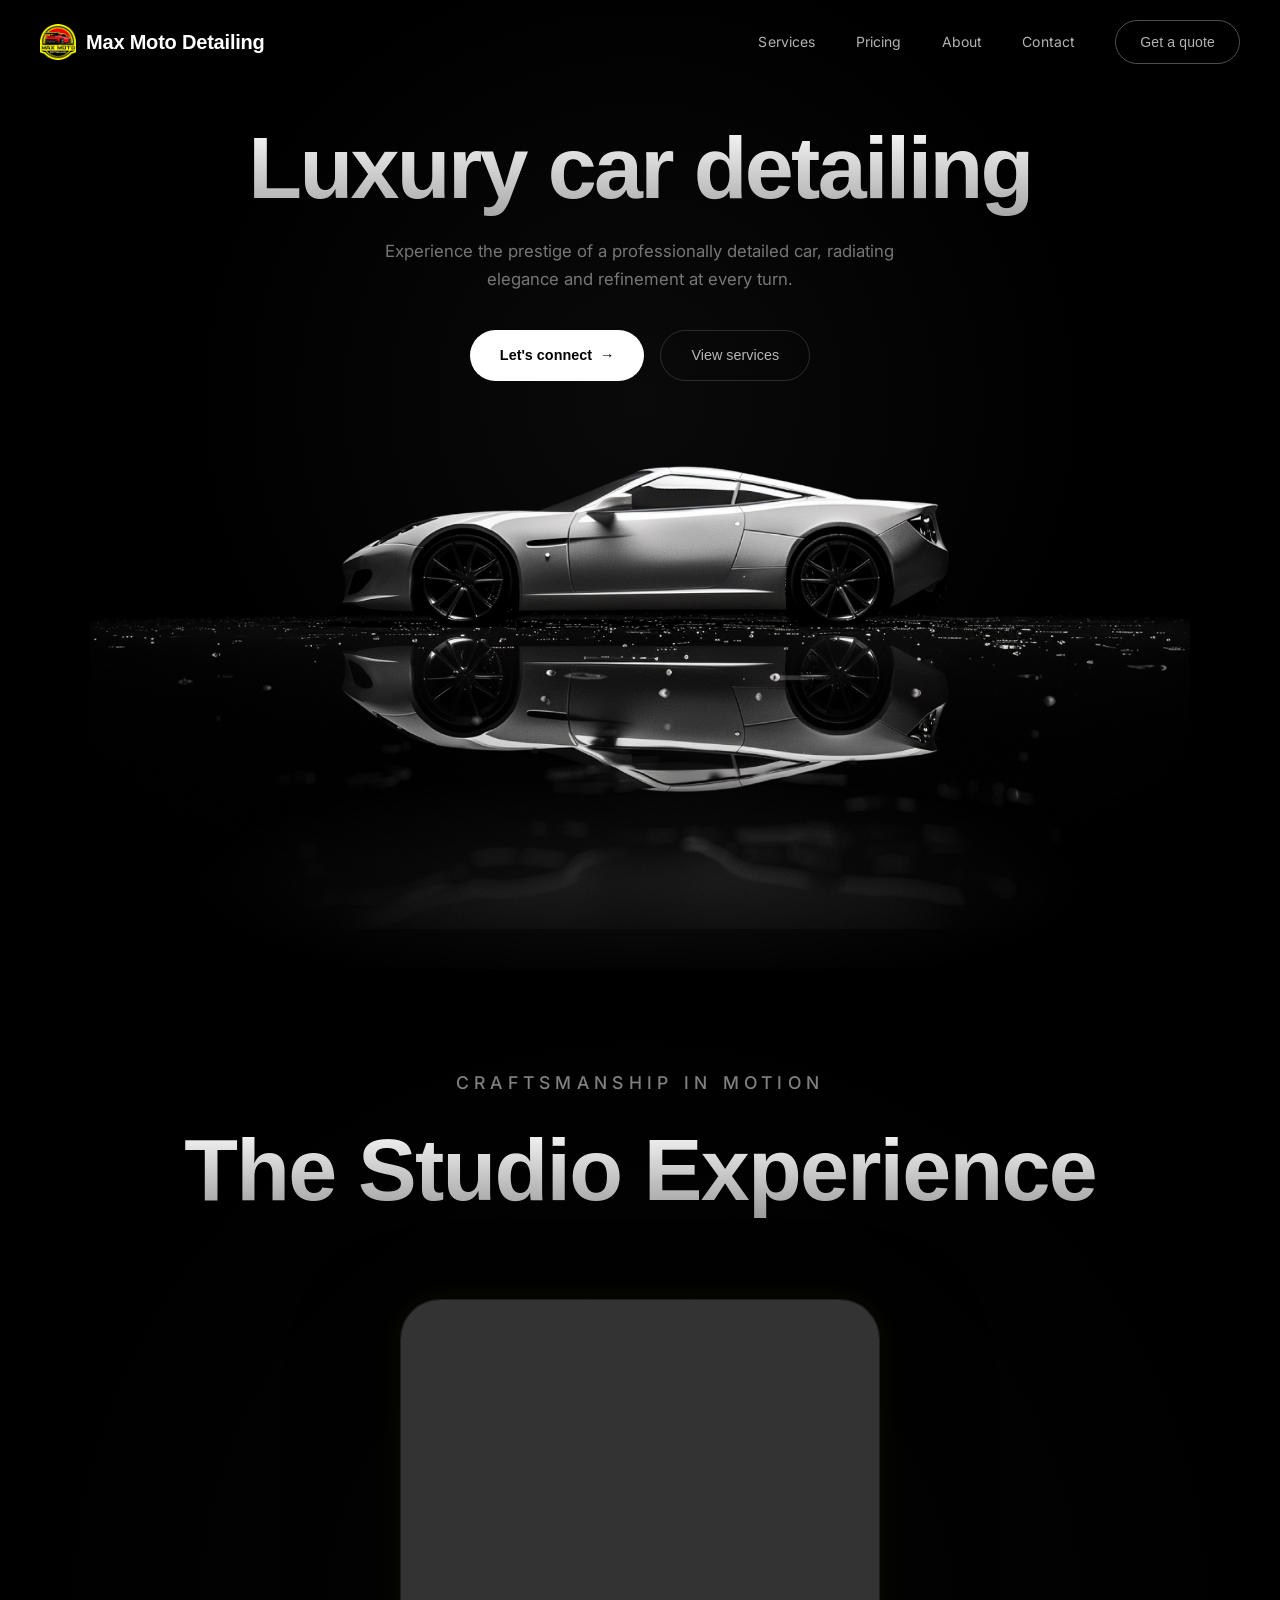
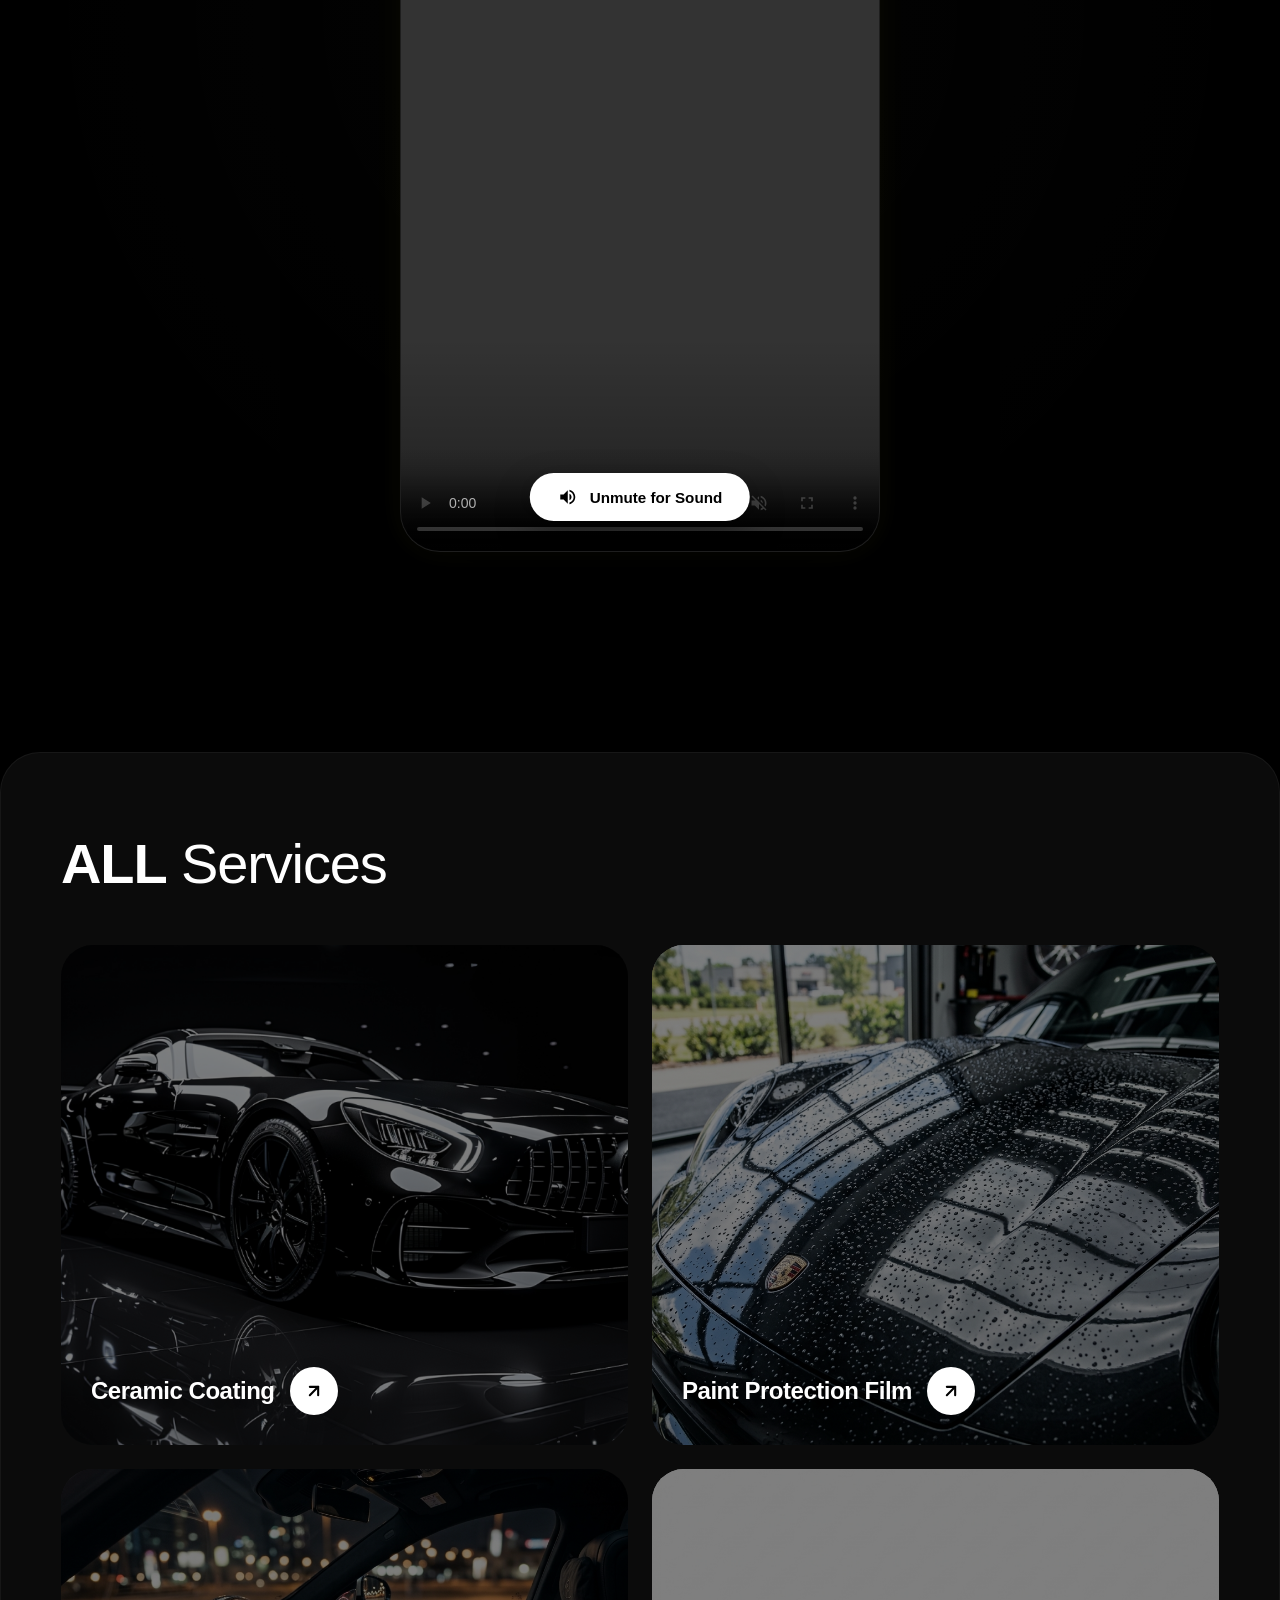
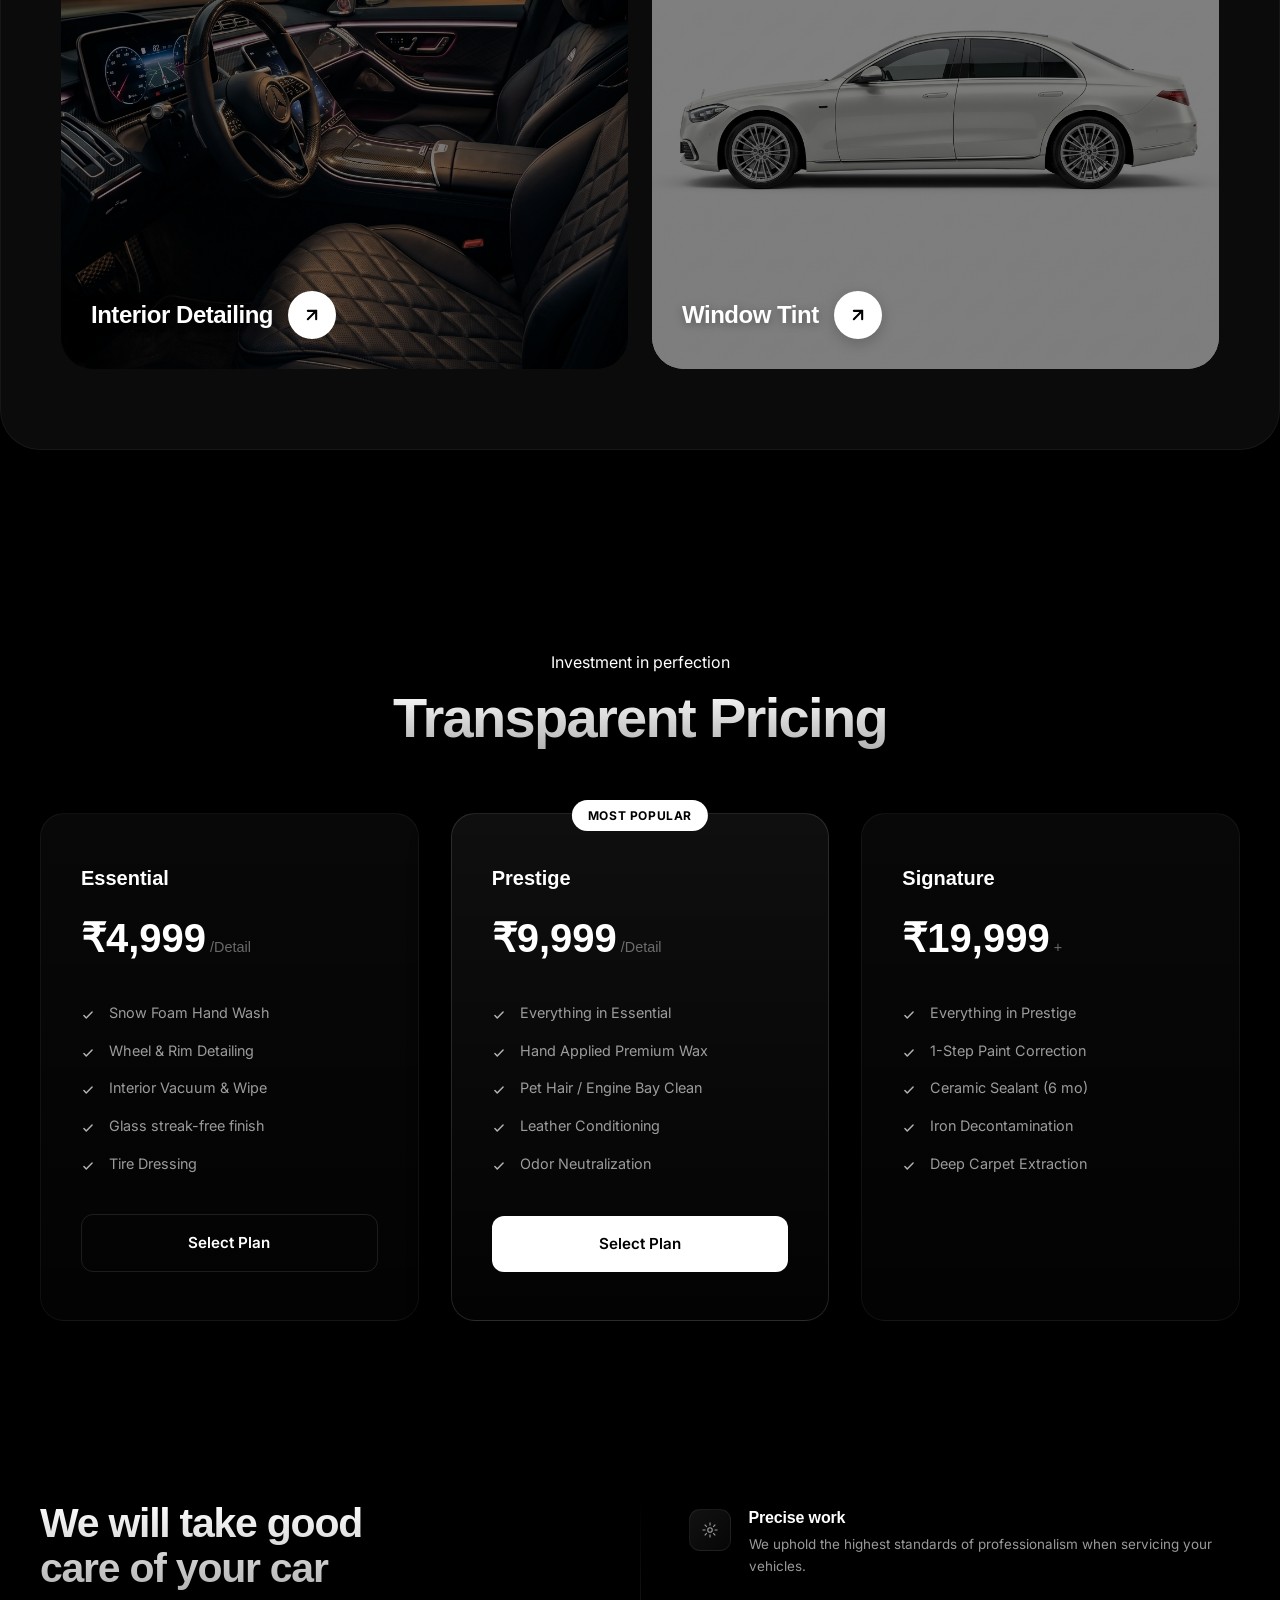
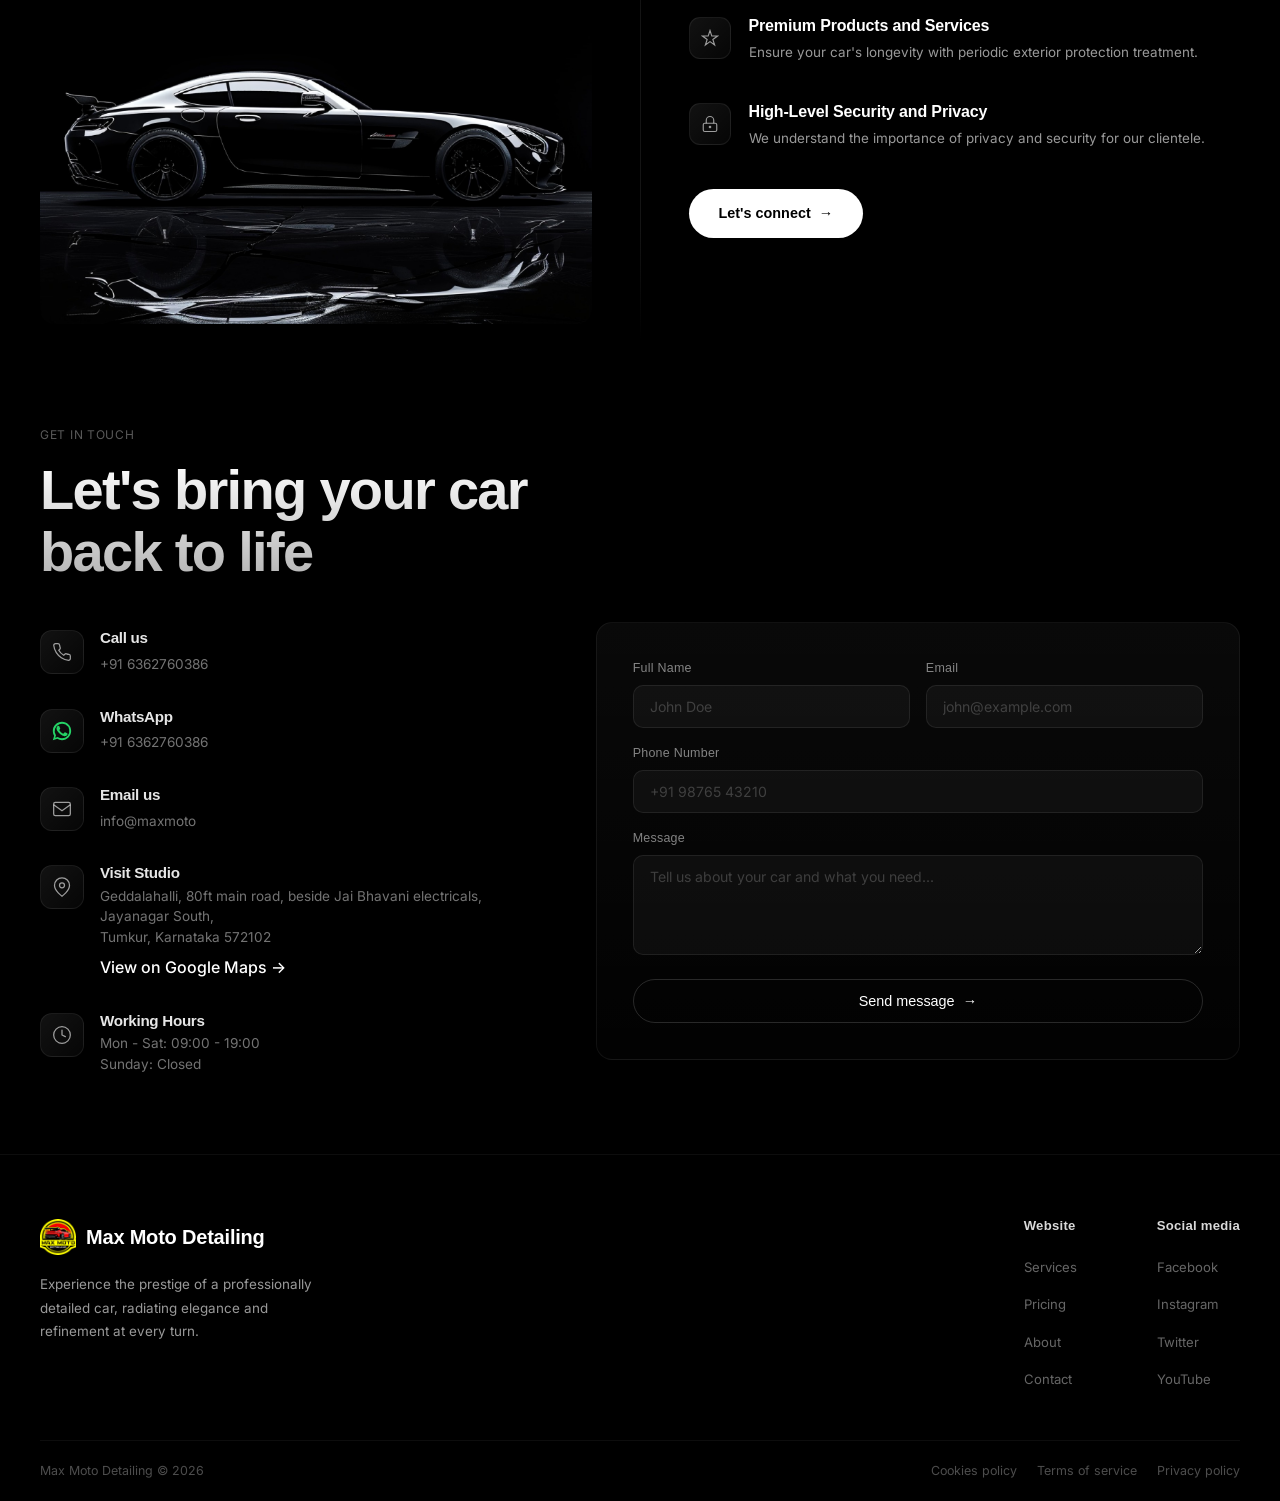
==== commit 697bc50c: "feat: add video asset, update contact details, and implement toggleable scroll reveal animations" ====
--- a/index.html
+++ b/index.html
@@ -30,6 +30,7 @@
   <link href="https://api.fontshare.com/v2/css?f[]=clash-display@400,500,600,700&display=swap" rel="stylesheet">
 
   <link rel="stylesheet" href="index.css">
+  <link rel="stylesheet" href="showcase.css">
 </head>
 
 <body>
@@ -76,6 +77,48 @@
     </div>
   </section>
 
+  <!-- ===== STUDIO SHOWCASE (9:16 VIDEO) ===== -->
+  <section class="studio-showcase reveal" id="showcase">
+    <div class="container mobile-container">
+      <div class="section-header reveal">
+        <span class="label">Craftsmanship in motion</span>
+        <h2>The Studio Experience</h2>
+      </div>
+      <div class="showcase-video-wrapper reveal">
+        <div class="reel-mockup">
+          <video id="reelVideo" autoplay muted loop playsinline controls class="reel-video">
+            <source src="videos/max-moto-reel.mp4" type="video/mp4">
+            Your browser does not support the video tag.
+          </video>
+          <button id="unmuteBtn" class="unmute-btn">
+            <svg viewBox="0 0 24 24" width="20" height="20" fill="currentColor">
+              <path d="M3 9v6h4l5 5V4L7 9H3zm13.5 3c0-1.77-1.02-3.29-2.5-4.03v8.05c1.48-.73 2.5-2.25 2.5-4.02zM14 3.23v2.06c2.89.86 5 3.54 5 6.71s-2.11 5.85-5 6.71v2.06c4.01-.91 7-4.49 7-8.77s-2.99-7.86-7-8.77z"/>
+            </svg>
+            <span>Unmute for Sound</span>
+          </button>
+          <div class="reel-overlay"></div>
+        </div>
+      </div>
+    </div>
+  </section>
+
+  <script>
+    function toggleMute() {
+      const video = document.getElementById('reelVideo');
+      const btn = document.getElementById('unmuteBtn');
+      const text = btn.querySelector('span');
+      video.muted = !video.muted;
+      if (video.muted) {
+        text.innerText = 'Unmute for Sound';
+        btn.classList.remove('active');
+      } else {
+        text.innerText = 'Mute';
+        btn.classList.add('active');
+      }
+    }
+    document.getElementById('unmuteBtn').addEventListener('click', toggleMute);
+  </script>
+
   <!-- ===== SERVICES SECTION ===== -->
   <section class="services" id="services">
     <div class="container services-outer-container reveal">
@@ -155,23 +198,6 @@
             </div>
           </div>
         </a>
-      </div>
-    </div>
-  </section>
-
-  <!-- ===== VIDEO SHOWCASE SECTION ===== -->
-  <section class="video-showcase" id="showroom">
-    <div class="container">
-      <div class="video-card reveal">
-        <img src="images/video-car.jpg" alt="Luxury car rear angle in studio" loading="lazy">
-        <div class="video-overlay">
-          <div class="play-btn">
-            <svg viewBox="0 0 24 24" xmlns="http://www.w3.org/2000/svg">
-              <polygon points="8,5 20,12 8,19" />
-            </svg>
-          </div>
-          <span>Play showroom</span>
-        </div>
       </div>
     </div>
   </section>
@@ -225,11 +251,11 @@
             <li>Iron Decontamination</li>
             <li>Deep Carpet Extraction</li>
           </ul>
-          <a href="#contact" class="btn-plan">Select Plan</a>
         </div>
       </div>
     </div>
   </section>
+
 
   <!-- ===== FEATURES SECTION ===== -->
   <section class="features" id="about">
@@ -316,9 +342,9 @@
               </svg>
             </div>
             <div class="contact-details">
-              <a href="tel:+919876543210">
+              <a href="tel:+916362760386">
                 <h4>Call us</h4>
-                <span>+91 98765 43210</span>
+                <span>+91 6362760386</span>
               </a>
             </div>
           </div>
@@ -333,9 +359,9 @@
               </svg>
             </div>
             <div class="contact-details">
-              <a href="https://wa.me/919876543210" target="_blank">
+              <a href="https://wa.me/916362760386" target="_blank">
                 <h4>WhatsApp</h4>
-                <span>+91 98765 43210</span>
+                <span>+91 6362760386</span>
               </a>
             </div>
           </div>
@@ -348,9 +374,9 @@
               </svg>
             </div>
             <div class="contact-details">
-              <a href="mailto:info@max-moto.vercel.app">
+              <a href="mailto:info@maxmoto">
                 <h4>Email us</h4>
-                <span>info@max-moto.vercel.app</span>
+                <span>info@maxmoto</span>
               </a>
             </div>
           </div>
@@ -363,10 +389,28 @@
               </svg>
             </div>
             <div class="contact-details">
-              <a href="https://share.google/9cTgDesy1Wb5EWJMX">
-                <h4>Visit us</h4>
-                <span>Tumakuru, Karnataka, India</span>
-              </a>
+              <h4>Visit Studio</h4>
+              <p>Geddalahalli, 80ft main road, beside Jai Bhavani electricals, Jayanagar South,<br>Tumkur, Karnataka
+                572102</p>
+              <a href="https://share.google/ufNwLscj0ld3ZfvDD" target="_blank"
+                style="color: var(--accent); font-weight: 500; display: inline-block; margin-top: 8px;">View on Google
+                Maps →</a>
+            </div>
+          </div>
+
+          <!-- Working Hours -->
+          <div class="contact-item">
+            <div class="contact-icon">
+              <!-- Clock Icon -->
+              <svg viewBox="0 0 24 24" xmlns="http://www.w3.org/2000/svg" fill="none" stroke="currentColor"
+                stroke-width="2" stroke-linecap="round" stroke-linejoin="round">
+                <circle cx="12" cy="12" r="10"></circle>
+                <polyline points="12 6 12 12 16 14"></polyline>
+              </svg>
+            </div>
+            <div class="contact-details">
+              <h4>Working Hours</h4>
+              <p>Mon - Sat: 09:00 - 19:00<br>Sunday: Closed</p>
             </div>
           </div>
         </div>
@@ -513,12 +557,12 @@
       entries.forEach(entry => {
         if (entry.isIntersecting) {
           entry.target.classList.add('visible');
-          revealObserver.unobserve(entry.target);
+        } else {
+          entry.target.classList.remove('visible');
         }
       });
     }, {
-      threshold: 0.1,
-      rootMargin: '0px 0px -60px 0px'
+      threshold: 0.1
     });
 
     revealElements.forEach(el => revealObserver.observe(el));
@@ -544,6 +588,4 @@
 
 </body>
 
-</html>
-
-
+</html>
--- a/showcase.css
+++ b/showcase.css
@@ -0,0 +1,176 @@
+/* ===== STUDIO SHOWCASE (9:16 VIDEO) ===== */
+.studio-showcase {
+  background: #000;
+  padding: 100px 0;
+  position: relative;
+  overflow: hidden;
+}
+
+.studio-showcase .section-header {
+  text-align: center;
+  margin-bottom: 80px;
+}
+
+.studio-showcase .section-header .label {
+  display: block;
+  font-family: 'Inter', sans-serif;
+  font-size: 1.1rem;
+  font-weight: 500;
+  text-transform: uppercase;
+  letter-spacing: 0.3em;
+  color: rgba(255, 255, 255, 0.5);
+  margin-bottom: 25px;
+}
+
+.studio-showcase .section-header h2 {
+  font-size: clamp(3rem, 8vw, 5.5rem);
+  font-weight: 600;
+  margin: 0;
+  line-height: 1.1;
+  background: linear-gradient(180deg, #ffffff 0%, rgba(255, 255, 255, 0.6) 100%);
+  -webkit-background-clip: text;
+  -webkit-text-fill-color: transparent;
+  background-clip: text;
+}
+
+.showcase-video-wrapper {
+  max-width: 480px;
+  margin: 0 auto;
+  position: relative;
+  z-index: 10;
+}
+
+.reel-mockup {
+  position: relative;
+  width: 100%;
+  aspect-ratio: 9 / 16;
+  border-radius: 40px;
+  overflow: hidden;
+  background: #050505;
+  border: 1px solid rgba(255, 255, 255, 0.1);
+  box-shadow: 0 40px 100px rgba(0, 0, 0, 0.5), 0 0 30px rgba(255, 255, 0, 0.05); /* Very subtle pulse of gold/white */
+  transition: transform 0.6s cubic-bezier(0.2, 0.8, 0.2, 1);
+  transform: translateY(0);
+}
+
+.reel-mockup:hover {
+  transform: translateY(-10px) scale(1.02);
+  border-color: rgba(255, 255, 255, 0.2);
+}
+
+.reel-video {
+  width: 100%;
+  height: 100%;
+  object-fit: cover;
+  display: block;
+}
+
+.reel-video:fullscreen,
+.reel-video:-webkit-full-screen {
+  object-fit: contain !important;
+  background-color: #000;
+}
+
+/* Unmute Button Styling */
+.unmute-btn {
+  position: absolute;
+  bottom: 30px;
+  left: 50%;
+  transform: translateX(-50%);
+  background: #fff;
+  color: #000;
+  border: none;
+  padding: 14px 28px;
+  border-radius: 100px;
+  display: flex;
+  align-items: center;
+  gap: 12px;
+  cursor: pointer;
+  z-index: 100;
+  transition: all 0.4s cubic-bezier(0.4, 0, 0.2, 1);
+  font-family: 'Clash Display', sans-serif;
+  font-weight: 600;
+  font-size: 0.95rem;
+  box-shadow: 0 15px 35px rgba(0, 0, 0, 0.4);
+  animation: pulse-border 2s infinite;
+}
+
+.unmute-btn svg {
+  transition: transform 0.3s ease;
+}
+
+.unmute-btn:hover {
+  background: #f0f0f0;
+  transform: translateX(-50%) translateY(-3px) scale(1.05);
+}
+
+.unmute-btn.active {
+  background: rgba(0, 0, 0, 0.7);
+  color: #fff;
+  backdrop-filter: blur(10px);
+  border: 1px solid rgba(255, 255, 255, 0.2);
+  animation: none;
+}
+
+@keyframes pulse-border {
+  0% {
+    box-shadow: 0 0 0 0 rgba(255, 255, 255, 0.7);
+  }
+  70% {
+    box-shadow: 0 0 0 15px rgba(255, 255, 255, 0);
+  }
+  100% {
+    box-shadow: 0 0 0 0 rgba(255, 255, 255, 0);
+  }
+}
+
+.reel-overlay {
+  position: absolute;
+  inset: 0;
+  background: linear-gradient(0deg, rgba(0, 0, 0, 0.4) 0%, transparent 25%);
+  pointer-events: none;
+}
+
+/* Background Glowing Effect for Showcase */
+.studio-showcase::before {
+  content: '';
+  position: absolute;
+  top: 50%;
+  left: 50%;
+  transform: translate(-50%, -50%);
+  width: 100%;
+  height: 100%;
+  background: radial-gradient(circle, rgba(255, 255, 255, 0.02) 0%, transparent 70%);
+  pointer-events: none;
+  z-index: 1;
+}
+
+@media (max-width: 768px) {
+  .studio-showcase {
+    padding: 80px 0;
+  }
+  
+  .studio-showcase .section-header .label {
+    font-size: 0.85rem;
+    letter-spacing: 0.2em;
+    margin-bottom: 15px;
+  }
+
+  .studio-showcase .section-header h2 {
+    font-size: 3rem;
+  }
+
+  .showcase-video-wrapper {
+    max-width: 340px;
+  }
+  
+  .reel-mockup {
+    border-radius: 30px;
+  }
+
+  .unmute-btn {
+    padding: 10px 20px;
+    font-size: 0.8rem;
+    bottom: 20px;
+  }
+}
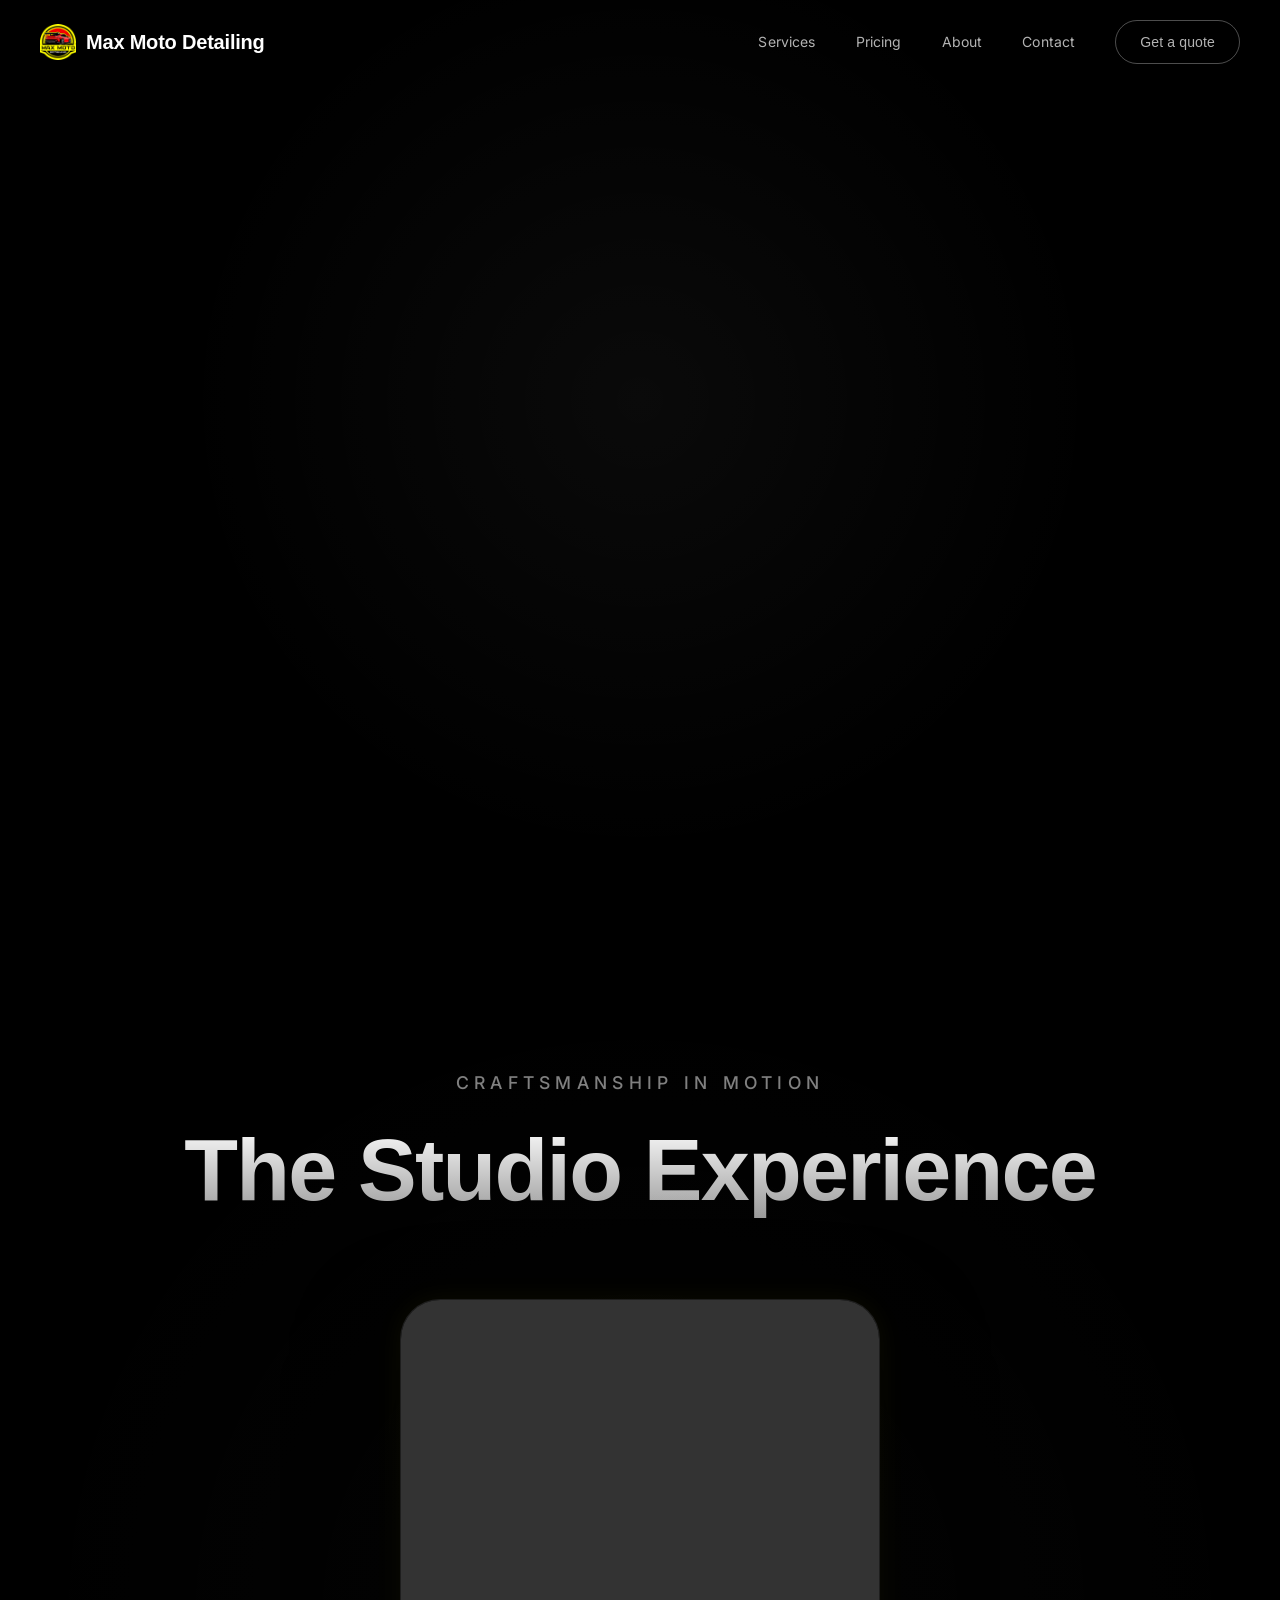
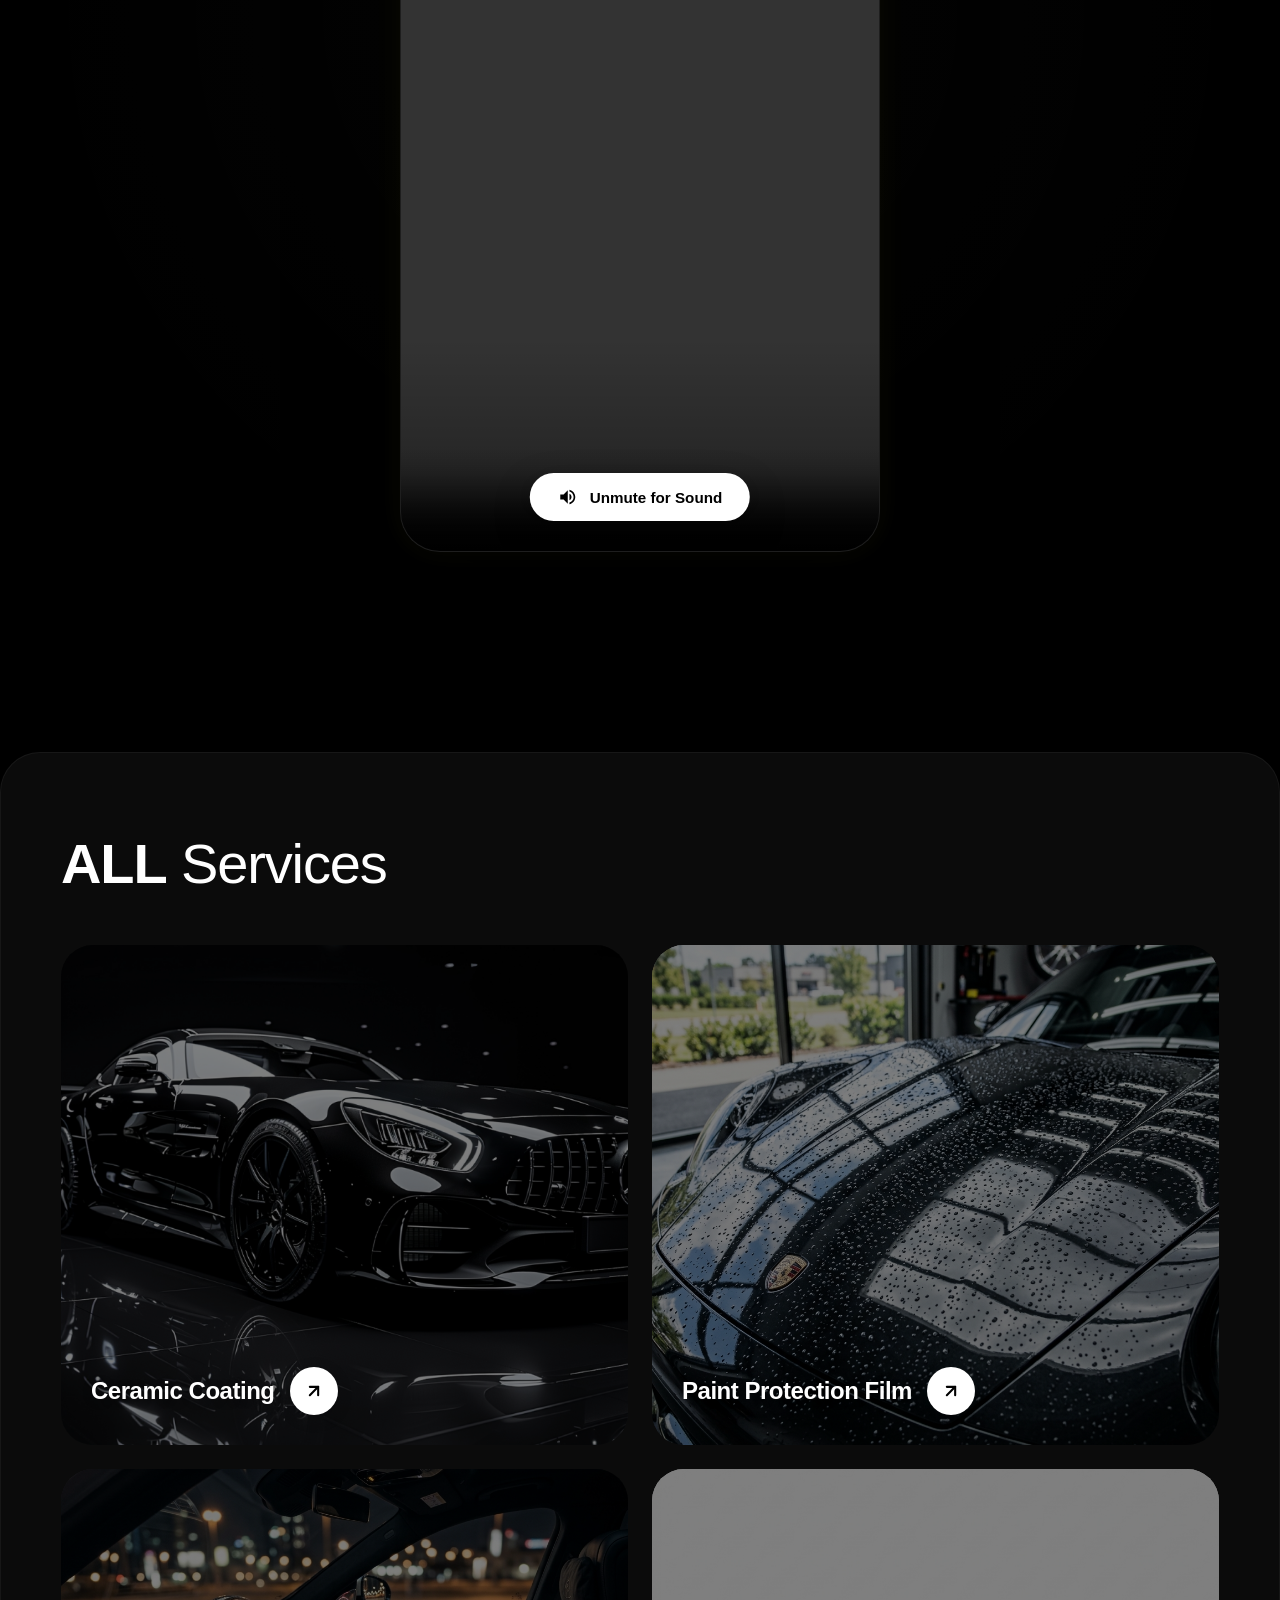
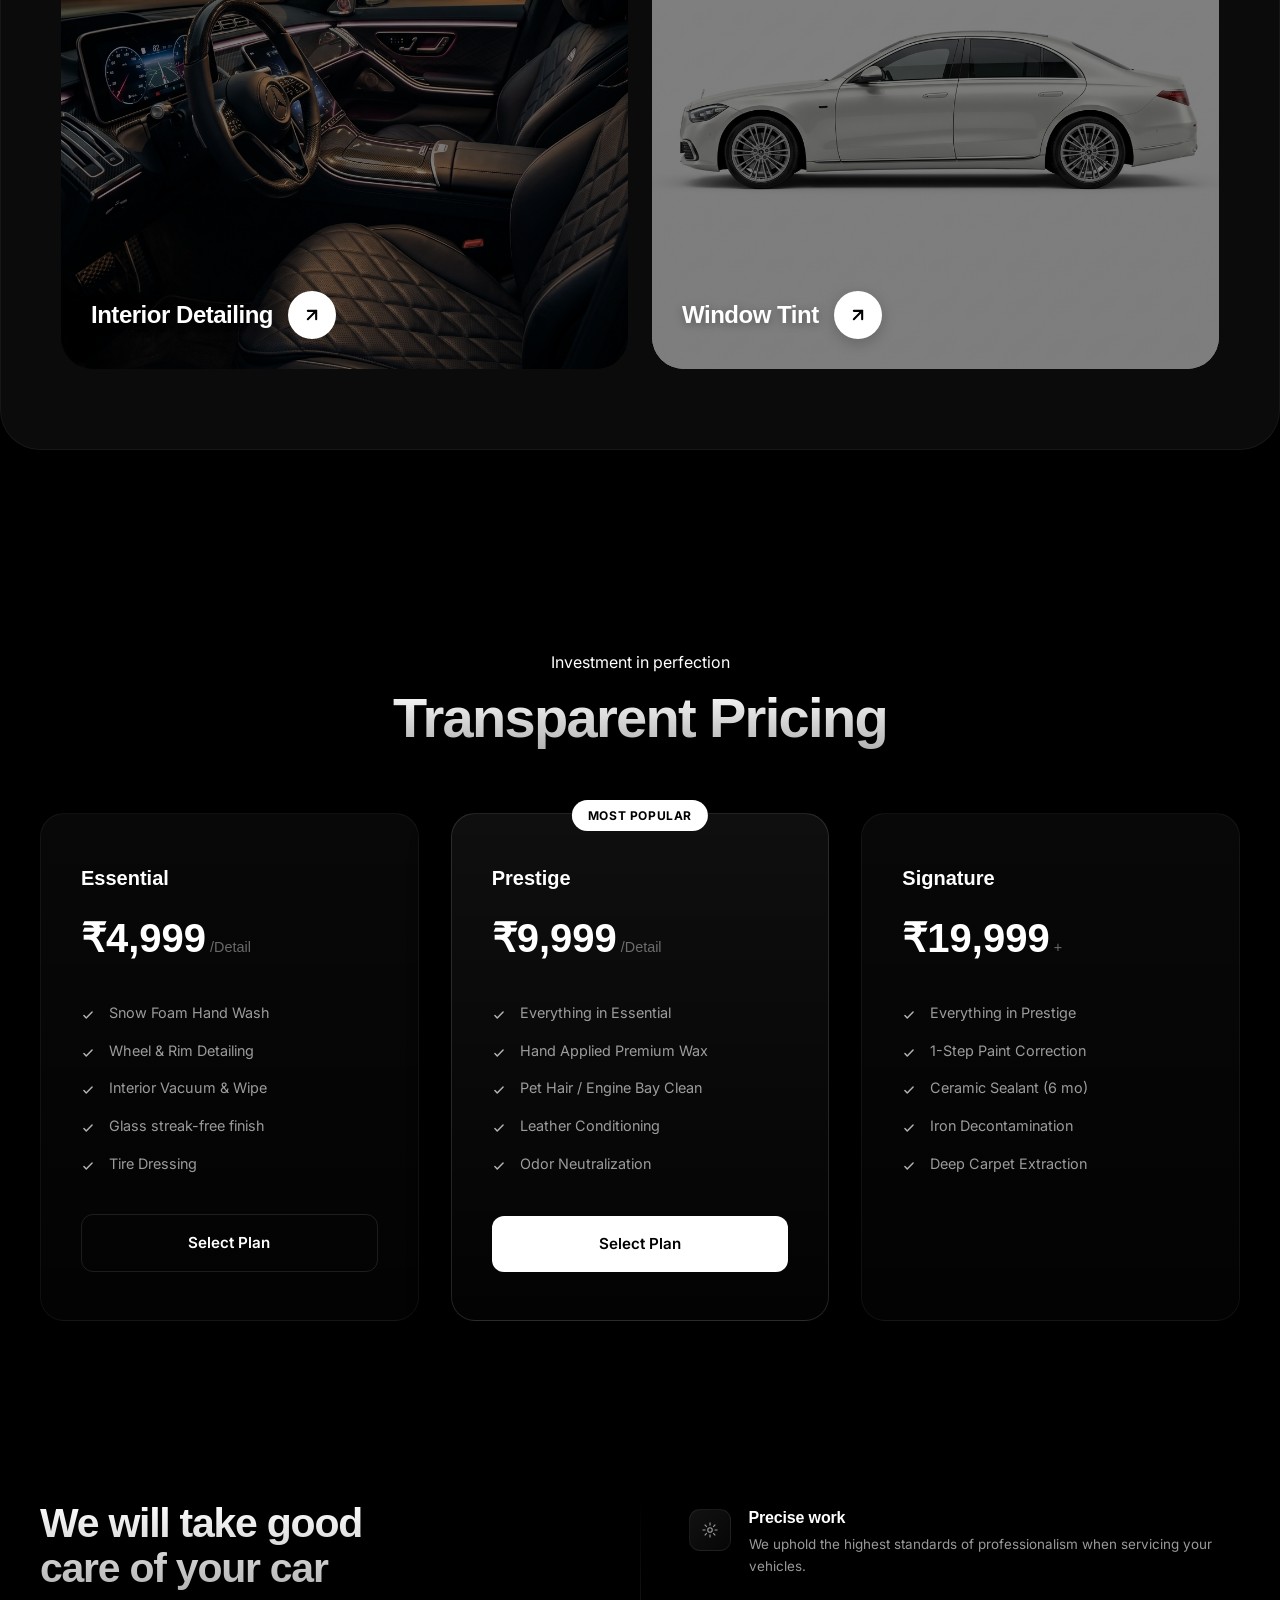
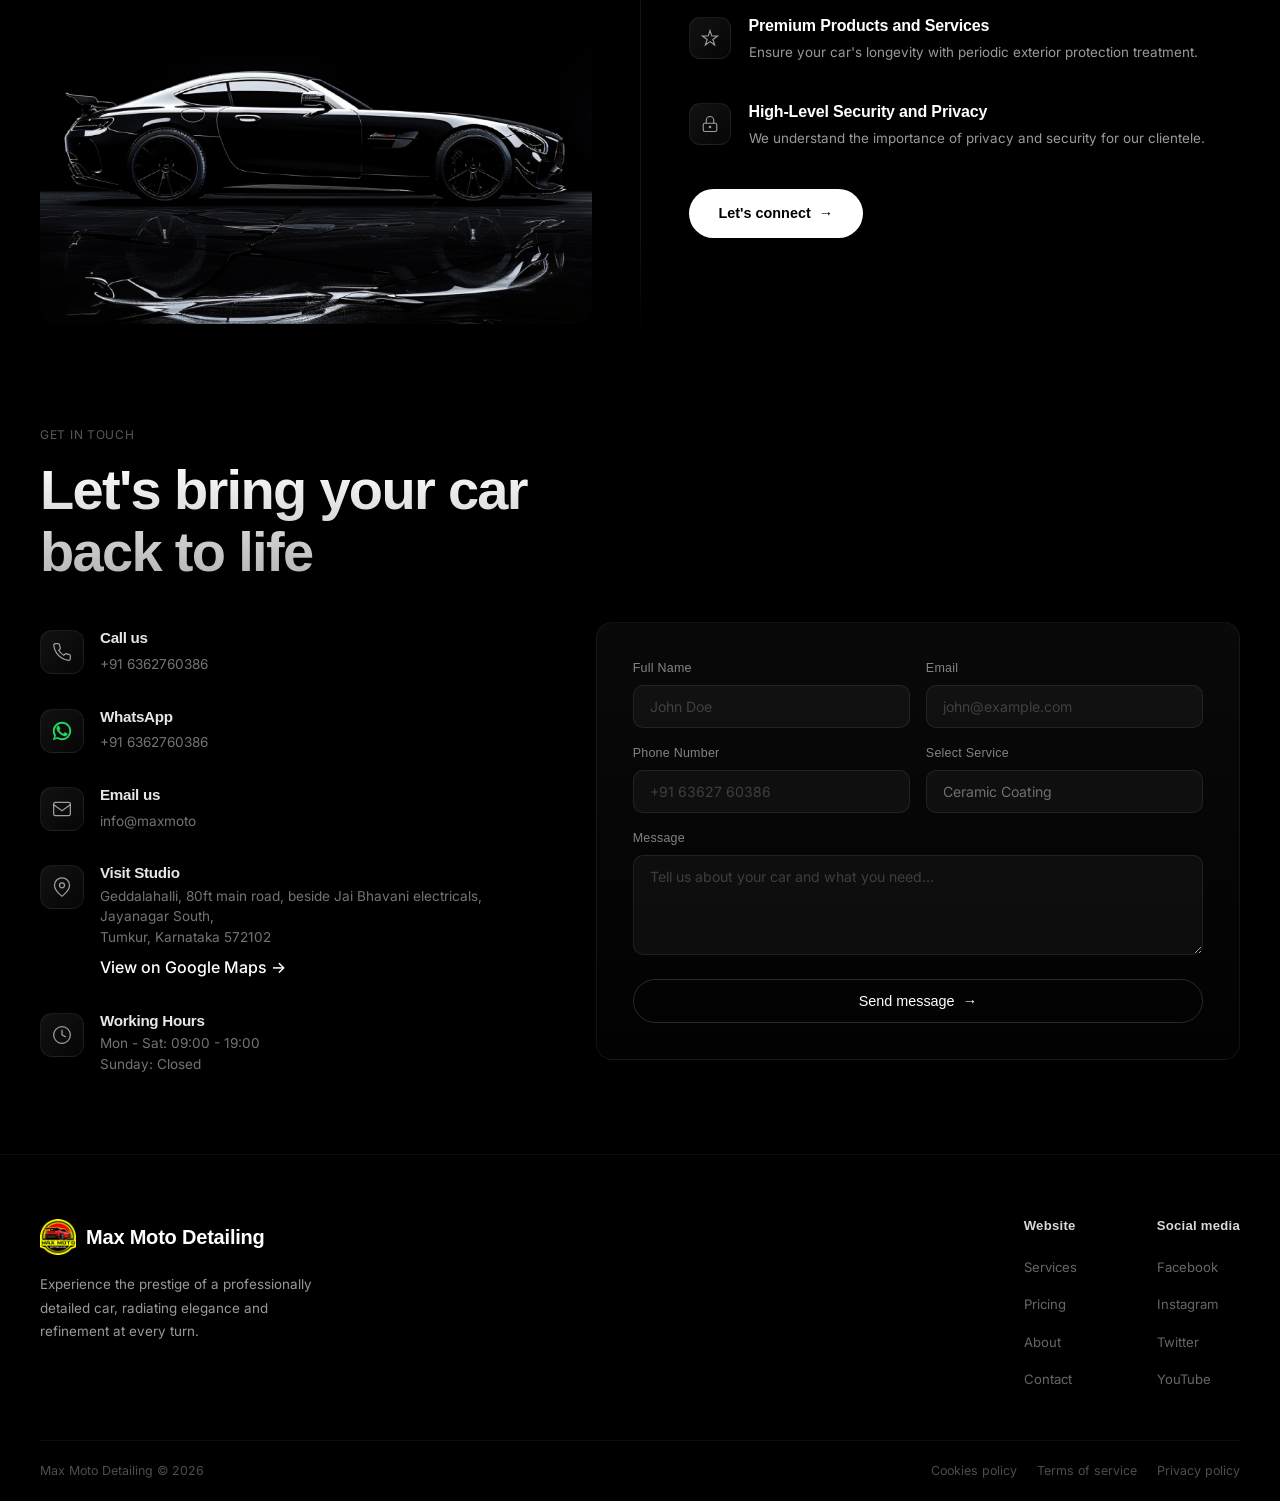
==== commit 4f649bb8: "feat: integrate Web3Forms for contact submissions and update contact information across pages" ====
--- a/index.html
+++ b/index.html
@@ -92,7 +92,8 @@
           </video>
           <button id="unmuteBtn" class="unmute-btn">
             <svg viewBox="0 0 24 24" width="20" height="20" fill="currentColor">
-              <path d="M3 9v6h4l5 5V4L7 9H3zm13.5 3c0-1.77-1.02-3.29-2.5-4.03v8.05c1.48-.73 2.5-2.25 2.5-4.02zM14 3.23v2.06c2.89.86 5 3.54 5 6.71s-2.11 5.85-5 6.71v2.06c4.01-.91 7-4.49 7-8.77s-2.99-7.86-7-8.77z"/>
+              <path
+                d="M3 9v6h4l5 5V4L7 9H3zm13.5 3c0-1.77-1.02-3.29-2.5-4.03v8.05c1.48-.73 2.5-2.25 2.5-4.02zM14 3.23v2.06c2.89.86 5 3.54 5 6.71s-2.11 5.85-5 6.71v2.06c4.01-.91 7-4.49 7-8.77s-2.99-7.86-7-8.77z" />
             </svg>
             <span>Unmute for Sound</span>
           </button>
@@ -417,7 +418,12 @@
 
         <!-- Contact Form -->
         <div class="contact-form-wrapper reveal reveal-delay-2">
-          <form class="contact-form" id="contactForm">
+          <form action="https://api.web3forms.com/submit" method="POST" class="contact-form" id="contactForm">
+            <!-- Replace with your actual Access Key from web3forms.com -->
+            <input type="hidden" name="access_key" value="89d21070-07f4-4756-893f-d3f1614bd251">
+            <input type="hidden" name="from_name" value="Max Moto Detailing Inquiry">
+            <input type="hidden" name="subject" value="New Inquiry from Home Page">
+
             <div class="form-row">
               <div class="form-group">
                 <label for="name">Full Name</label>
@@ -428,10 +434,24 @@
                 <input type="email" id="email" name="email" placeholder="john@example.com" required>
               </div>
             </div>
-            <div class="form-group">
-              <label for="phone">Phone Number</label>
-              <input type="tel" id="phone" name="phone" placeholder="+91 98765 43210">
-            </div>
+
+            <div class="form-row">
+              <div class="form-group">
+                <label for="phone">Phone Number</label>
+                <input type="tel" id="phone" name="phone" placeholder="+91 63627 60386">
+              </div>
+              <div class="form-group">
+                <label for="service">Select Service</label>
+                <select id="service" name="service" class="form-control">
+                  <option value="Ceramic Coating">Ceramic Coating</option>
+                  <option value="Paint Protection Film">Paint Protection Film</option>
+                  <option value="Interior Detailing">Interior Detailing</option>
+                  <option value="Window Tinting">Window Tinting</option>
+                  <option value="General Inquiry">General Inquiry</option>
+                </select>
+              </div>
+            </div>
+
             <div class="form-group">
               <label for="message">Message</label>
               <textarea id="message" name="message" rows="4"
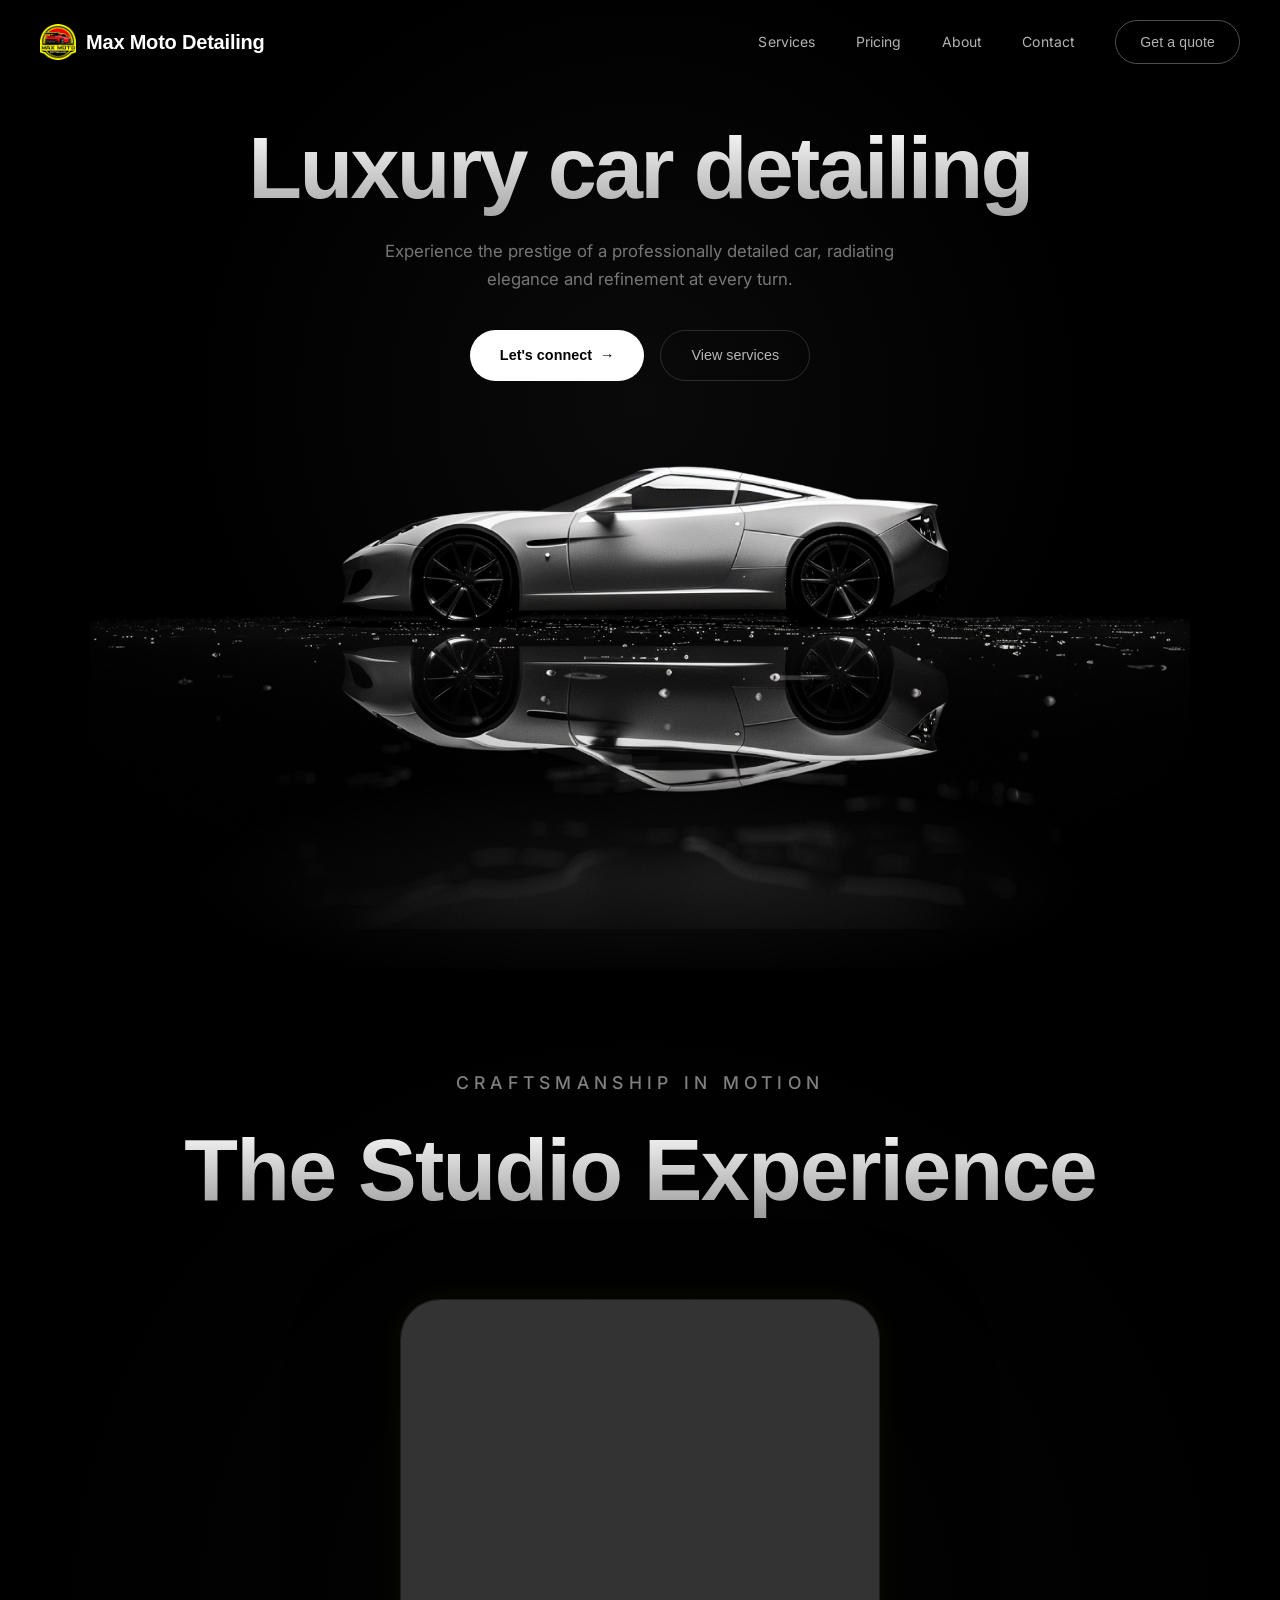
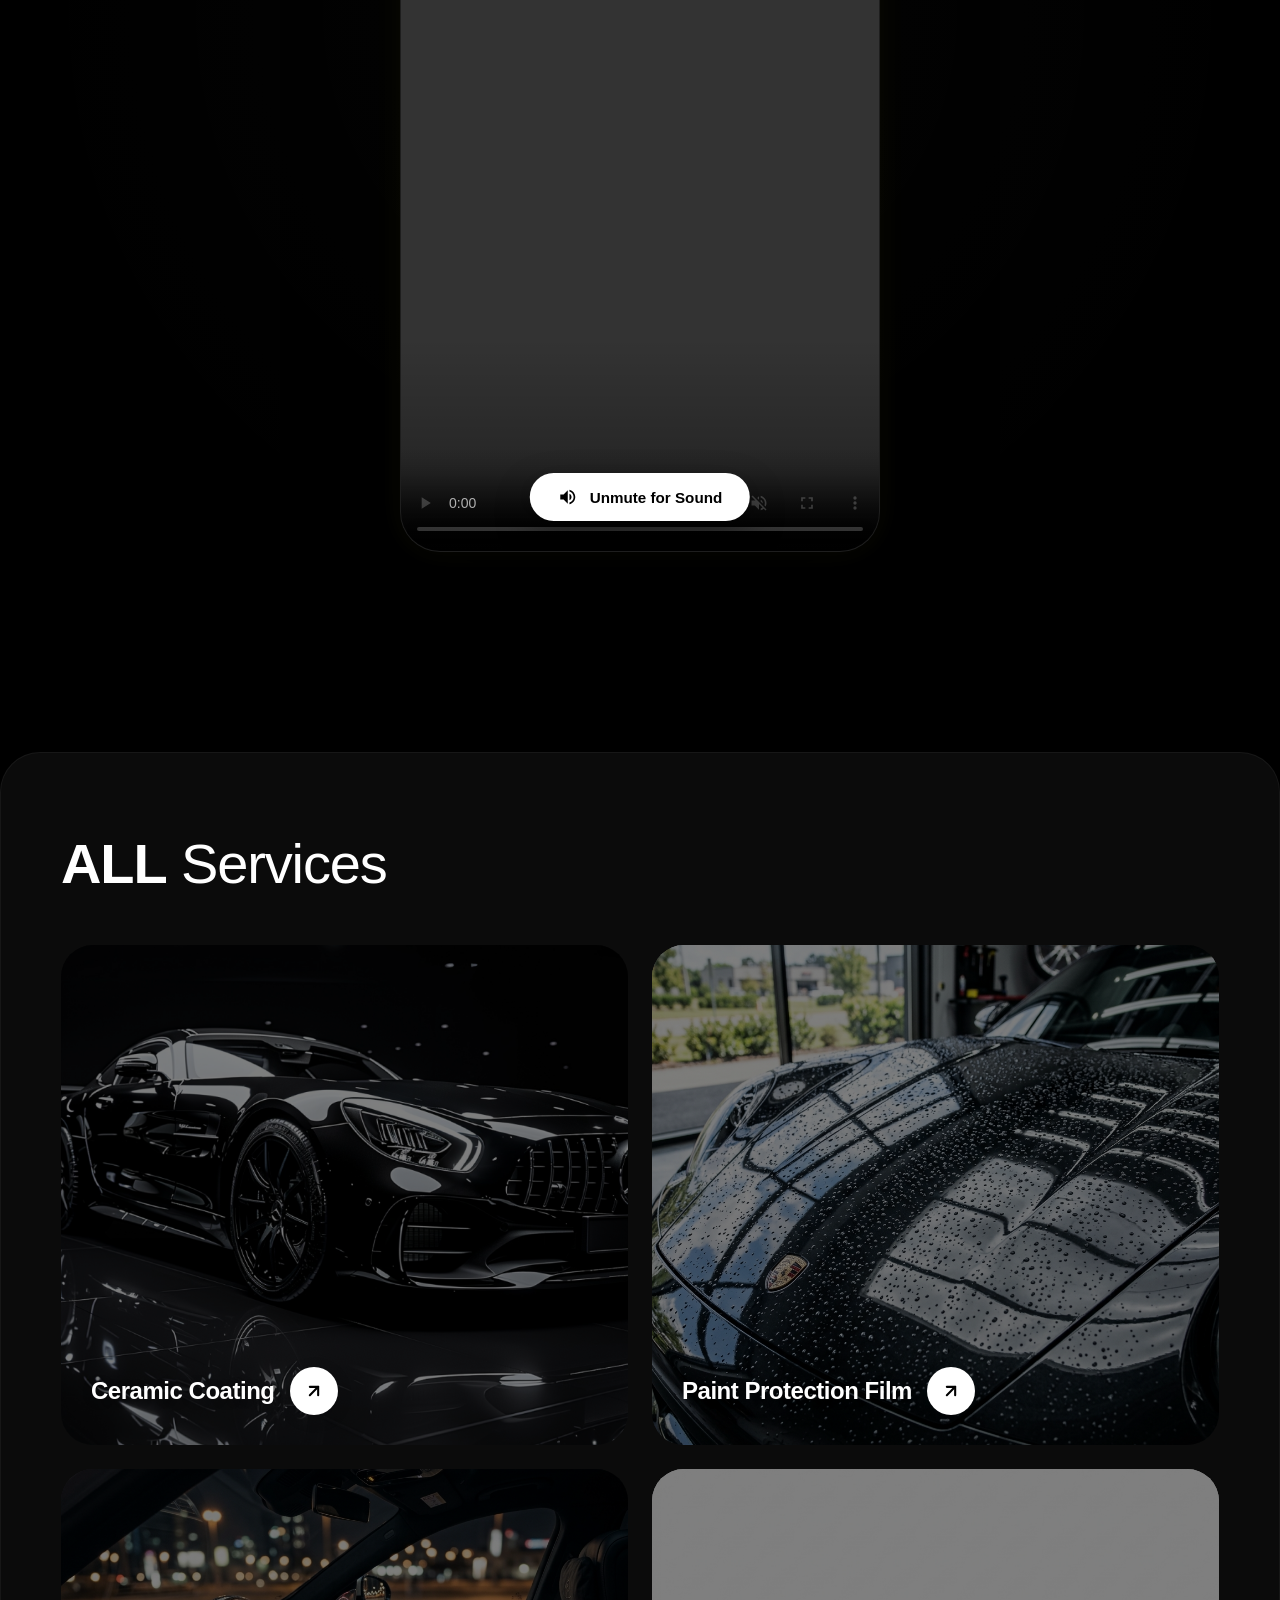
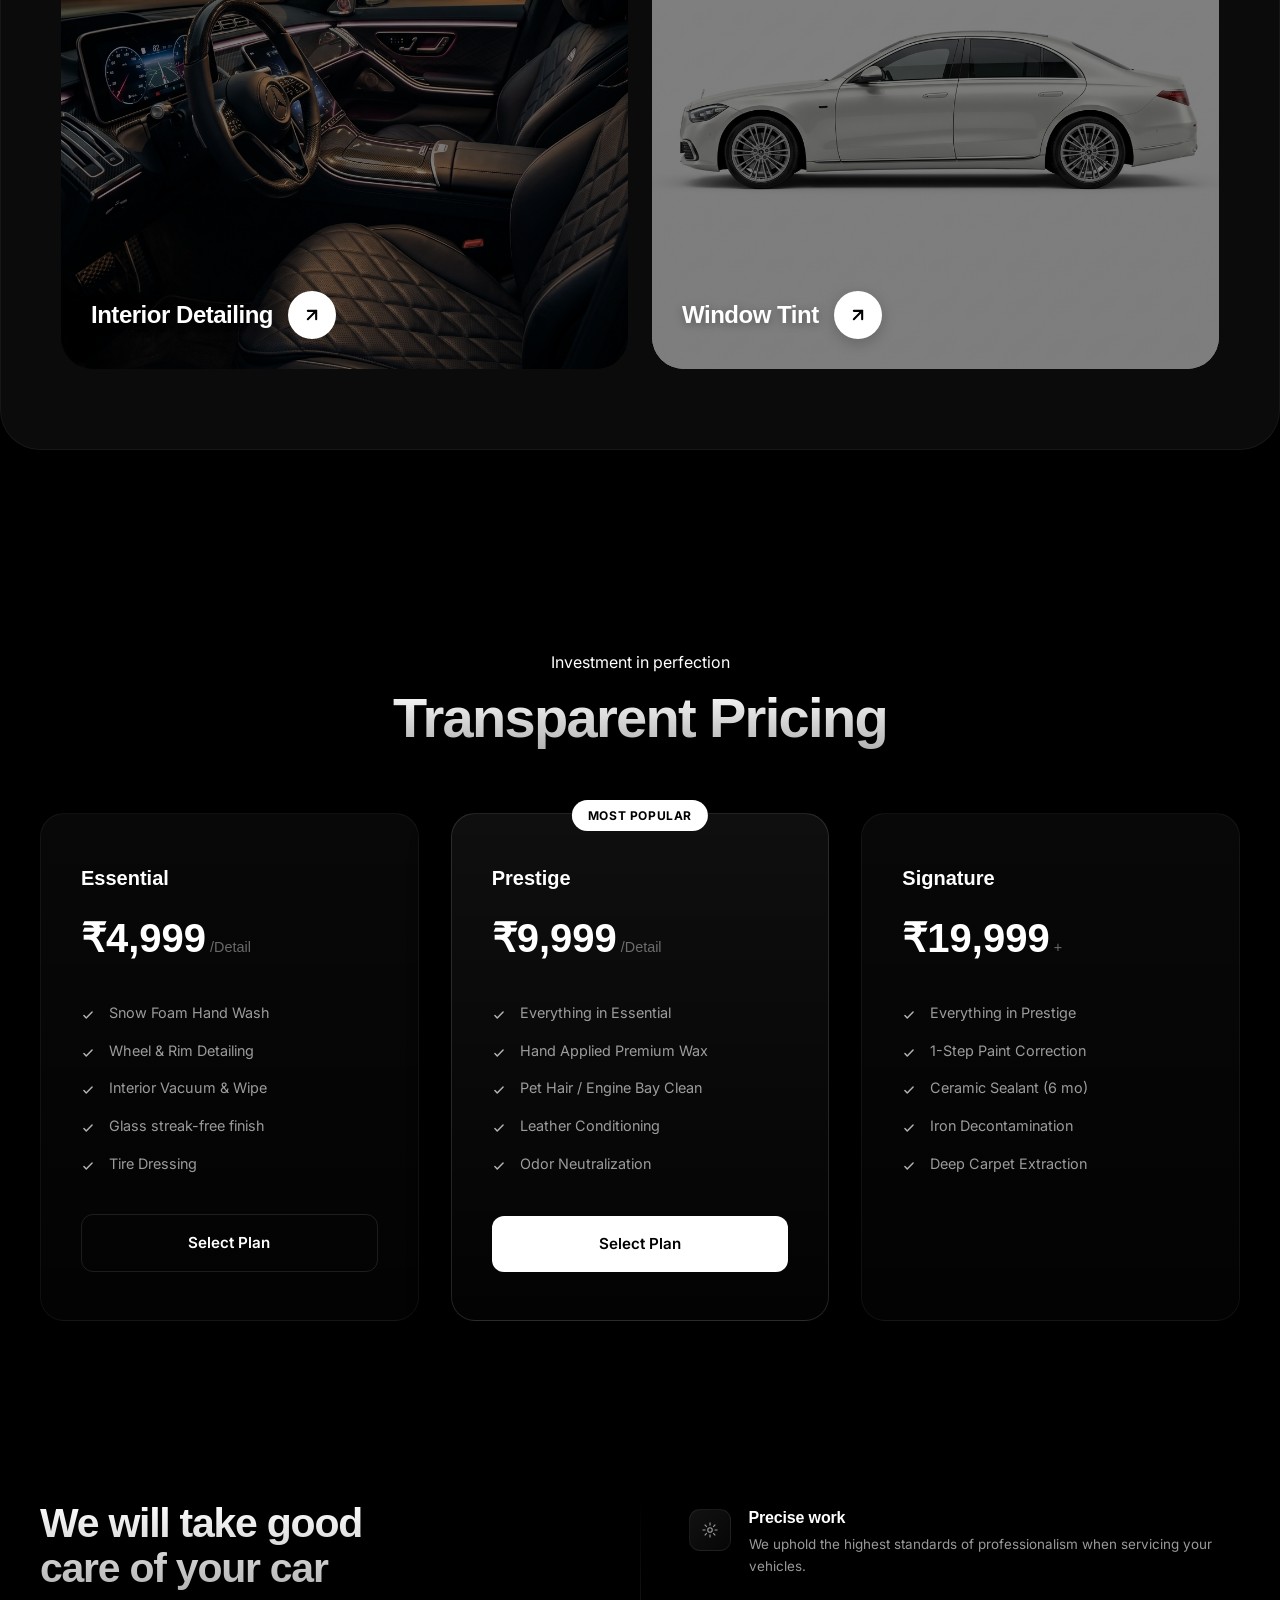
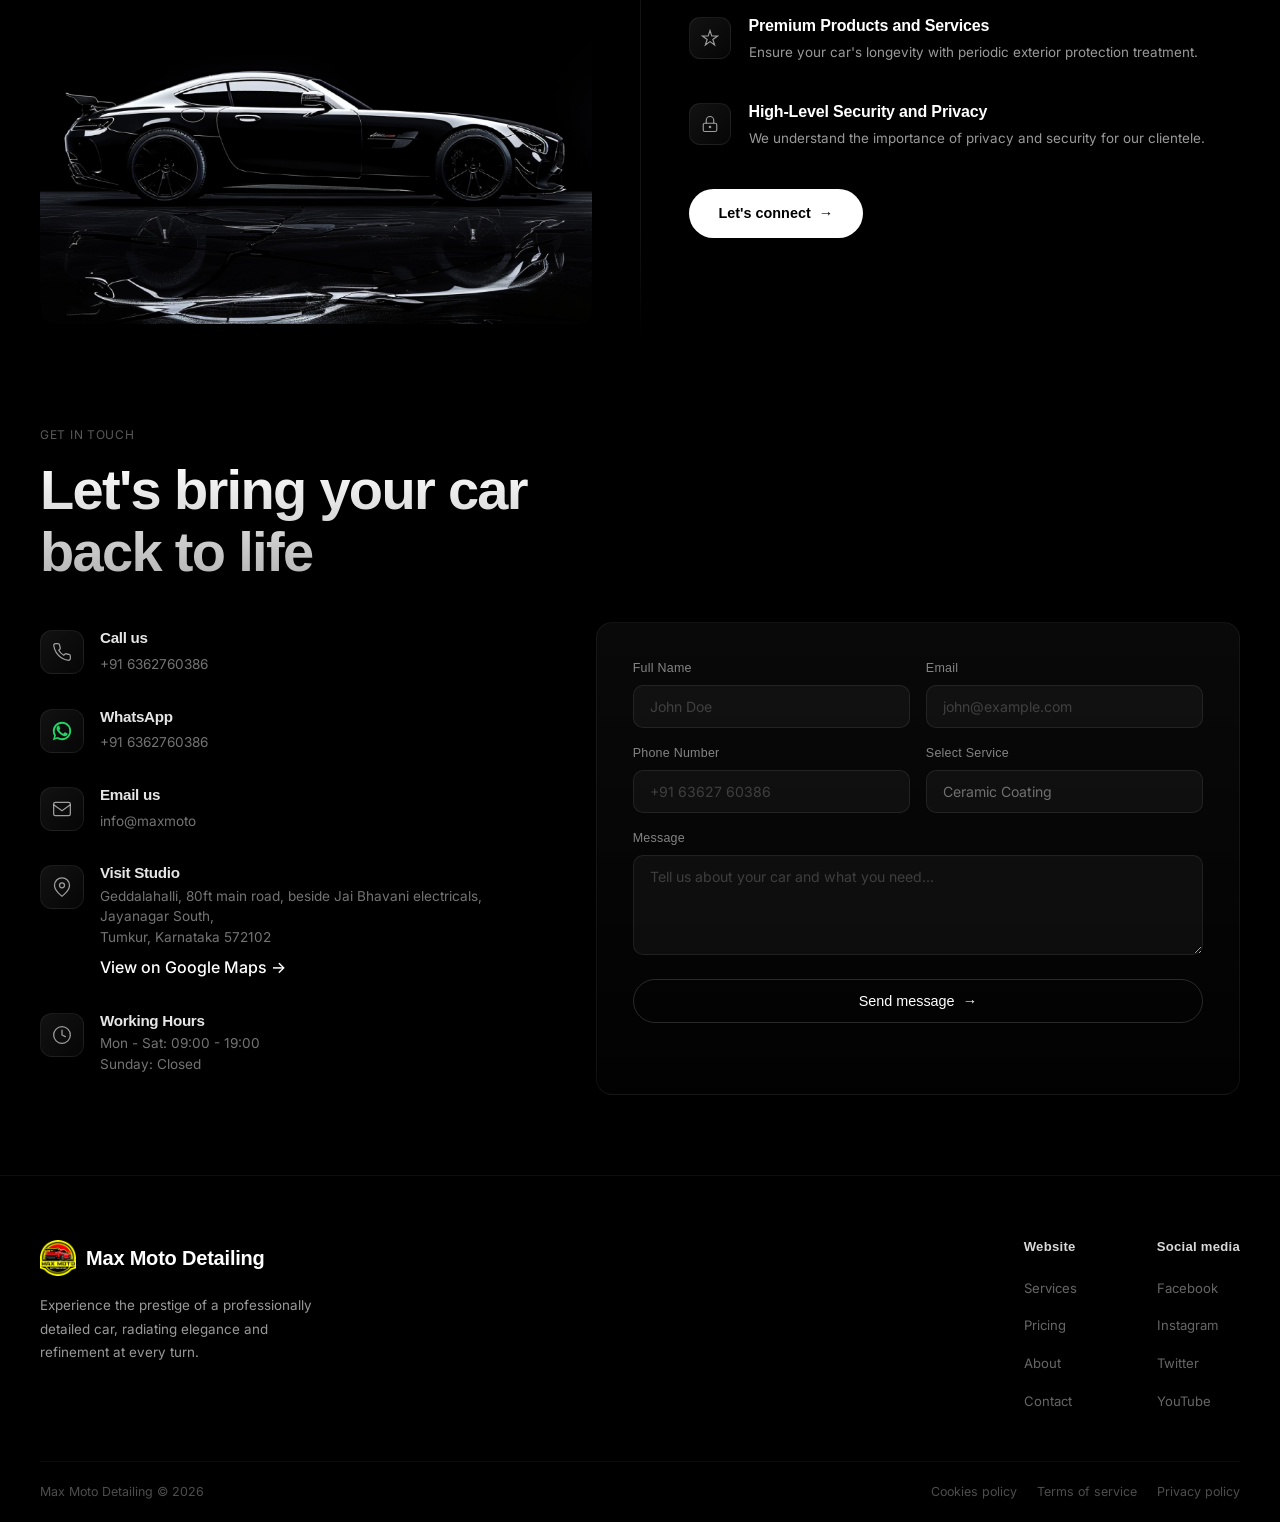
==== commit f58b80d7: "feat: implement asynchronous form submission using Web3Forms with status feedback" ====
--- a/index.html
+++ b/index.html
@@ -457,7 +457,8 @@
               <textarea id="message" name="message" rows="4"
                 placeholder="Tell us about your car and what you need..."></textarea>
             </div>
-            <button type="submit" class="btn-connect btn-submit">Send message <span>→</span></button>
+            <button type="submit" class="btn-connect btn-submit" id="submitBtn">Send message <span>→</span></button>
+            <div id="result" class="form-result"></div>
           </form>
         </div>
       </div>
@@ -604,6 +605,58 @@
         }
       });
     });
+
+    // ===== FORM SUBMISSION WITH FETCH =====
+    const contactForm = document.getElementById('contactForm');
+    const result = document.getElementById('result');
+    const submitBtn = document.getElementById('submitBtn');
+
+    if (contactForm) {
+      contactForm.addEventListener('submit', function (e) {
+        e.preventDefault();
+        const formData = new FormData(contactForm);
+        const object = Object.fromEntries(formData);
+        const json = JSON.stringify(object);
+
+        result.innerHTML = "Sending...";
+        result.style.color = "rgba(255, 255, 255, 0.5)";
+        submitBtn.disabled = true;
+        submitBtn.style.opacity = "0.5";
+
+        fetch('https://api.web3forms.com/submit', {
+          method: 'POST',
+          headers: {
+            'Content-Type': 'application/json',
+            'Accept': 'application/json'
+          },
+          body: json
+        })
+          .then(async (response) => {
+            let json = await response.json();
+            if (response.status == 200) {
+              result.innerHTML = "Message Sent Successfully!";
+              result.style.color = "#00ff88"; // Success green
+              contactForm.reset();
+            } else {
+              console.log(response);
+              result.innerHTML = json.message;
+              result.style.color = "#ff4444"; // Error red
+            }
+          })
+          .catch(error => {
+            console.log(error);
+            result.innerHTML = "Something went wrong!";
+            result.style.color = "#ff4444";
+          })
+          .then(function () {
+            submitBtn.disabled = false;
+            submitBtn.style.opacity = "1";
+            setTimeout(() => {
+              result.innerHTML = "";
+            }, 5000);
+          });
+      });
+    }
   </script>
 
 </body>
--- a/index.css
+++ b/index.css
@@ -1113,6 +1113,14 @@
   width: 100%;
   justify-content: center;
   text-decoration: none;
+}
+
+.form-result {
+  margin-top: 16px;
+  font-size: 0.88rem;
+  text-align: center;
+  transition: all 0.3s ease;
+  min-height: 1.2rem;
 }
 
 /* ===== FOOTER ===== */
